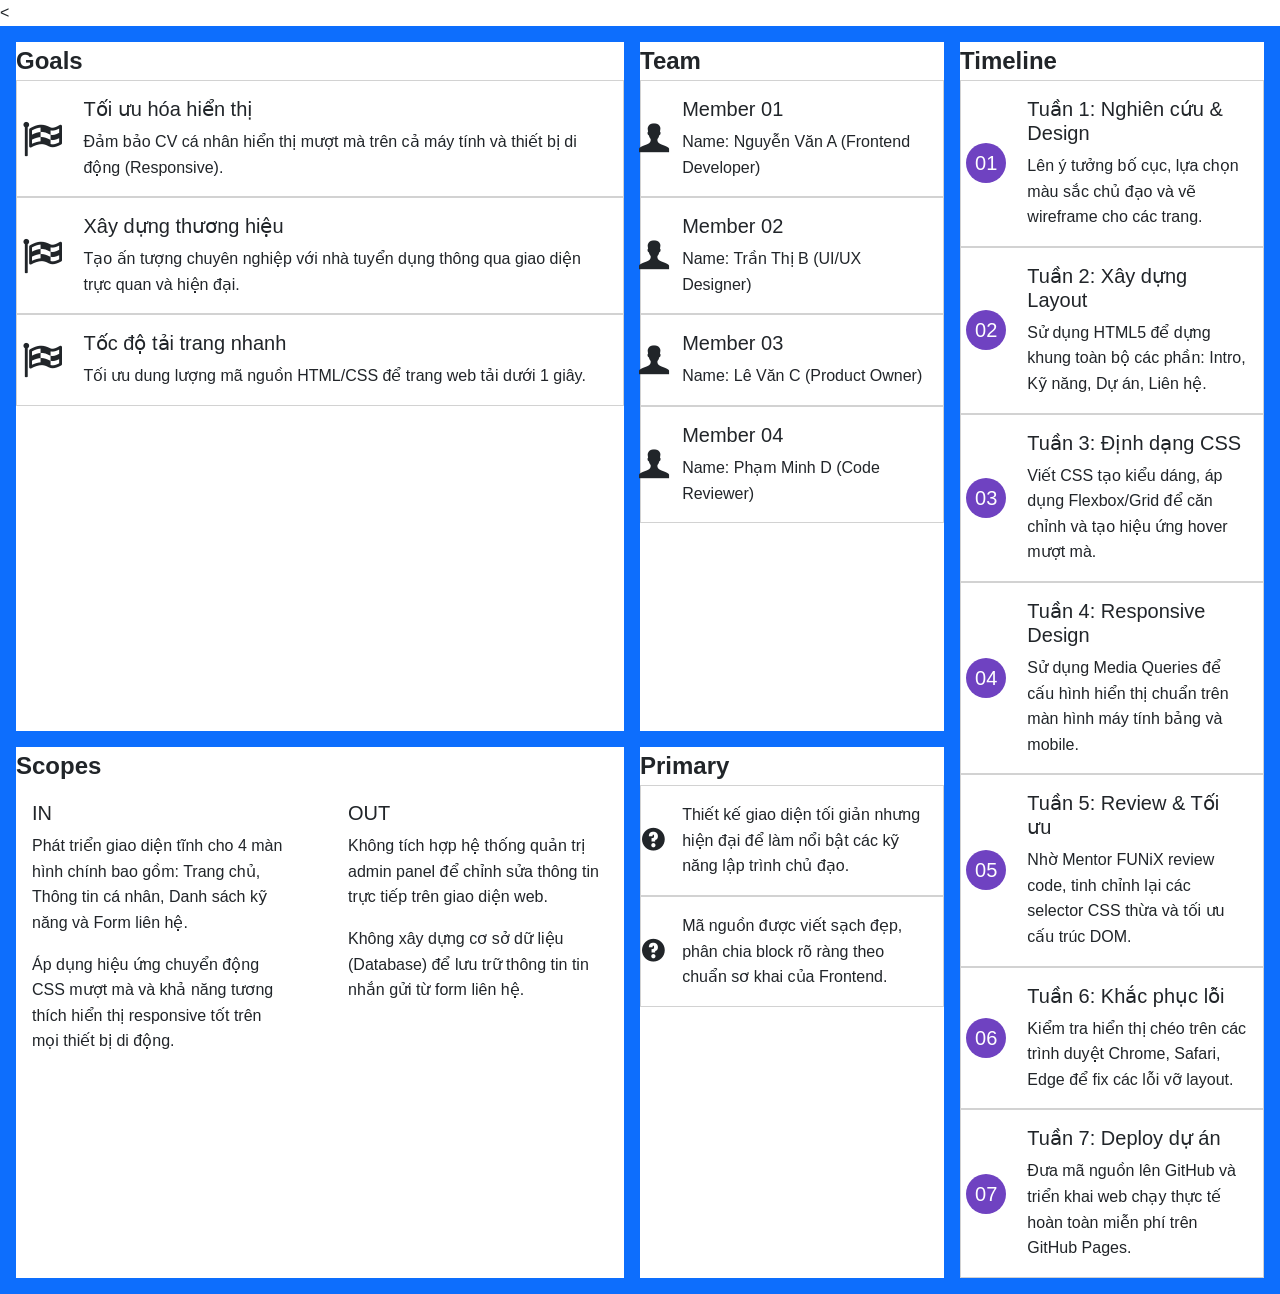
==== digital-cv.html @ 4368cdec "Add files via upload" ====
<!doctype html>
<html lang="en">
  <head>
    <meta charset="UTF-8" />
    <meta name="viewport" content="width=device-width, initial-scale=1.0" />
    <!-- Bootstrap CSS -->
    <
    <link
      href="https://cdn.jsdelivr.net/npm/bootstrap@5.1.3/dist/css/bootstrap.min.css"
      rel="stylesheet"
      integrity="sha384-1BmE4kWBq78iYhFldvKuhfTAU6auU8tT94WrHftjDbrCEXSU1oBoqyl2QvZ6jIW3"
      crossorigin="anonymous"
    />
    <link rel="stylesheet" href="./css/laptop.css" />
    <link rel="stylesheet" href="./css/mobile.css" />
    <link rel="stylesheet" href="./css/project-details.css" />
    <link rel="stylesheet" href="./css/tablet.css" />
    <link rel="stylesheet" href="./css/font.css" />
    <title>Assignment02</title>
  </head>
  <body>
    <main id="project-details" class="grid bg-primary p-3">
      <!-- GOALS -->
      <div id="item-goals" class="bg-white">
        <header class="toast-header fs-4">
          <strong class="me-auto">Goals</strong>
        </header>
        <div>
          <!-- GOAL 1 -->
          <div class="card rounded-0">
            <div class="row g-0">
              <div
                class="col-md-1 d-flex align-items-center justify-content-center"
              >
                <i class="icon-flag-checkered fs-1"></i>
              </div>
              <div class="col-md-11">
                <div class="card-body">
                  <h5 class="card-title">Tối ưu hóa hiển thị</h5>
                  <p class="card-text">
                    Đảm bảo CV cá nhân hiển thị mượt mà trên cả máy tính và
                    thiết bị di động (Responsive).
                  </p>
                </div>
              </div>
            </div>
          </div>
          <!-- GOAL 2 -->
          <div class="card rounded-0">
            <div class="row g-0">
              <div
                class="col-md-1 d-flex align-items-center justify-content-center"
              >
                <i class="icon-flag-checkered fs-1"></i>
              </div>
              <div class="col-md-11">
                <div class="card-body">
                  <h5 class="card-title">Xây dựng thương hiệu</h5>
                  <p class="card-text">
                    Tạo ấn tượng chuyên nghiệp với nhà tuyển dụng thông qua giao
                    diện trực quan và hiện đại.
                  </p>
                </div>
              </div>
            </div>
          </div>
          <!-- GOAL 3 -->
          <div class="card rounded-0">
            <div class="row g-0">
              <div
                class="col-md-1 d-flex align-items-center justify-content-center"
              >
                <i class="icon-flag-checkered fs-1"></i>
              </div>
              <div class="col-md-11">
                <div class="card-body">
                  <h5 class="card-title">Tốc độ tải trang nhanh</h5>
                  <p class="card-text">
                    Tối ưu dung lượng mã nguồn HTML/CSS để trang web tải dưới 1
                    giây.
                  </p>
                </div>
              </div>
            </div>
          </div>
        </div>
      </div>
      <!-- TEAM -->
      <div id="item-team" class="bg-white">
        <header class="toast-header fs-4">
          <strong class="me-auto">Team</strong>
        </header>
        <div>
          <!-- Member 1 -->
          <div class="card rounded-0">
            <div class="row g-0">
              <div
                class="col-md-1 d-flex align-items-center justify-content-center"
              >
                <i class="icon-user-1 fs-2"></i>
              </div>
              <div class="col-md-11">
                <div class="card-body">
                  <h5 class="card-title">Member 01</h5>
                  <p class="card-text">
                    Name: Nguyễn Văn A (Frontend Developer)
                  </p>
                </div>
              </div>
            </div>
          </div>
          <!-- Member 2 -->
          <div class="card rounded-0">
            <div class="row g-0">
              <div
                class="col-md-1 d-flex align-items-center justify-content-center"
              >
                <i class="icon-user-1 fs-2"></i>
              </div>
              <div class="col-md-11">
                <div class="card-body">
                  <h5 class="card-title">Member 02</h5>
                  <p class="card-text">Name: Trần Thị B (UI/UX Designer)</p>
                </div>
              </div>
            </div>
          </div>
          <!-- Member 3 -->
          <div class="card rounded-0">
            <div class="row g-0">
              <div
                class="col-md-1 d-flex align-items-center justify-content-center"
              >
                <i class="icon-user-1 fs-2"></i>
              </div>
              <div class="col-md-11">
                <div class="card-body">
                  <h5 class="card-title">Member 03</h5>
                  <p class="card-text">Name: Lê Văn C (Product Owner)</p>
                </div>
              </div>
            </div>
          </div>
          <!-- Member 4 -->
          <div class="card rounded-0">
            <div class="row g-0">
              <div
                class="col-md-1 d-flex align-items-center justify-content-center"
              >
                <i class="icon-user-1 fs-2"></i>
              </div>
              <div class="col-md-11">
                <div class="card-body">
                  <h5 class="card-title">Member 04</h5>
                  <p class="card-text">Name: Phạm Minh D (Code Reviewer)</p>
                </div>
              </div>
            </div>
          </div>
        </div>
      </div>
      <!-- TIMELINE -->
      <div id="item-timeline" class="bg-white">
        <header class="toast-header fs-4">
          <strong class="me-auto">Timeline</strong>
        </header>
        <div>
          <!-- Timeline 1 -->
          <div class="card rounded-0">
            <div class="row g-0">
              <div
                class="col-md-2 d-flex align-items-center justify-content-center"
              >
                <div
                  class="rounded-circle d-flex align-items-center justify-content-center fs-5 text-white purple-color"
                >
                  01
                </div>
              </div>
              <div class="col-md-10">
                <div class="card-body">
                  <h5 class="card-title">Tuần 1: Nghiên cứu & Design</h5>
                  <p class="card-text">
                    Lên ý tưởng bố cục, lựa chọn màu sắc chủ đạo và vẽ wireframe
                    cho các trang.
                  </p>
                </div>
              </div>
            </div>
          </div>
          <!-- Timeline 2 -->
          <div class="card rounded-0">
            <div class="row g-0">
              <div
                class="col-md-2 d-flex align-items-center justify-content-center"
              >
                <div
                  class="rounded-circle d-flex align-items-center justify-content-center fs-5 text-white purple-color"
                >
                  02
                </div>
              </div>
              <div class="col-md-10">
                <div class="card-body">
                  <h5 class="card-title">Tuần 2: Xây dựng Layout</h5>
                  <p class="card-text">
                    Sử dụng HTML5 để dựng khung toàn bộ các phần: Intro, Kỹ
                    năng, Dự án, Liên hệ.
                  </p>
                </div>
              </div>
            </div>
          </div>
          <!-- Timeline 3 -->
          <div class="card rounded-0">
            <div class="row g-0">
              <div
                class="col-md-2 d-flex align-items-center justify-content-center"
              >
                <div
                  class="rounded-circle d-flex align-items-center justify-content-center fs-5 text-white purple-color"
                >
                  03
                </div>
              </div>
              <div class="col-md-10">
                <div class="card-body">
                  <h5 class="card-title">Tuần 3: Định dạng CSS</h5>
                  <p class="card-text">
                    Viết CSS tạo kiểu dáng, áp dụng Flexbox/Grid để căn chỉnh và
                    tạo hiệu ứng hover mượt mà.
                  </p>
                </div>
              </div>
            </div>
          </div>
          <!-- Timeline 4 -->
          <div class="card rounded-0">
            <div class="row g-0">
              <div
                class="col-md-2 d-flex align-items-center justify-content-center"
              >
                <div
                  class="rounded-circle d-flex align-items-center justify-content-center fs-5 text-white purple-color"
                >
                  04
                </div>
              </div>
              <div class="col-md-10">
                <div class="card-body">
                  <h5 class="card-title">Tuần 4: Responsive Design</h5>
                  <p class="card-text">
                    Sử dụng Media Queries để cấu hình hiển thị chuẩn trên màn
                    hình máy tính bảng và mobile.
                  </p>
                </div>
              </div>
            </div>
          </div>
          <!-- Timeline 5 -->
          <div class="card rounded-0">
            <div class="row g-0">
              <div
                class="col-md-2 d-flex align-items-center justify-content-center"
              >
                <div
                  class="rounded-circle d-flex align-items-center justify-content-center fs-5 text-white purple-color"
                >
                  05
                </div>
              </div>
              <div class="col-md-10">
                <div class="card-body">
                  <h5 class="card-title">Tuần 5: Review & Tối ưu</h5>
                  <p class="card-text">
                    Nhờ Mentor FUNiX review code, tinh chỉnh lại các selector
                    CSS thừa và tối ưu cấu trúc DOM.
                  </p>
                </div>
              </div>
            </div>
          </div>
          <!-- Timeline 6 -->
          <div class="card rounded-0">
            <div class="row g-0">
              <div
                class="col-md-2 d-flex align-items-center justify-content-center"
              >
                <div
                  class="rounded-circle d-flex align-items-center justify-content-center fs-5 text-white purple-color"
                >
                  06
                </div>
              </div>
              <div class="col-md-10">
                <div class="card-body">
                  <h5 class="card-title">Tuần 6: Khắc phục lỗi</h5>
                  <p class="card-text">
                    Kiểm tra hiển thị chéo trên các trình duyệt Chrome, Safari,
                    Edge để fix các lỗi vỡ layout.
                  </p>
                </div>
              </div>
            </div>
          </div>
          <!-- Timeline 7 -->
          <div class="card rounded-0">
            <div class="row g-0">
              <div
                class="col-md-2 d-flex align-items-center justify-content-center"
              >
                <div
                  class="rounded-circle d-flex align-items-center justify-content-center fs-5 text-white purple-color"
                >
                  07
                </div>
              </div>
              <div class="col-md-10">
                <div class="card-body">
                  <h5 class="card-title">Tuần 7: Deploy dự án</h5>
                  <p class="card-text">
                    Đưa mã nguồn lên GitHub và triển khai web chạy thực tế hoàn
                    toàn miễn phí trên GitHub Pages.
                  </p>
                </div>
              </div>
            </div>
          </div>
        </div>
      </div>
      <!-- SCOPES -->
      <div id="item-scopes" class="bg-white">
        <header class="toast-header fs-4">
          <strong class="me-auto">Scopes</strong>
        </header>
        <div class="row">
          <!-- Scope 1 -->
          <div class="col-sm-6">
            <div class="card border-0">
              <div class="card-body">
                <h5 class="card-title">IN</h5>
                <p class="card-text">
                  Phát triển giao diện tĩnh cho 4 màn hình chính bao gồm: Trang
                  chủ, Thông tin cá nhân, Danh sách kỹ năng và Form liên hệ.
                </p>
                <p class="card-text">
                  Áp dụng hiệu ứng chuyển động CSS mượt mà và khả năng tương
                  thích hiển thị responsive tốt trên mọi thiết bị di động.
                </p>
              </div>
            </div>
          </div>
          <!-- Scope 2 -->
          <div class="col-sm-6">
            <div class="card border-0">
              <div class="card-body">
                <h5 class="card-title">OUT</h5>
                <p class="card-text">
                  Không tích hợp hệ thống quản trị admin panel để chỉnh sửa
                  thông tin trực tiếp trên giao diện web.
                </p>
                <p class="card-text">
                  Không xây dựng cơ sở dữ liệu (Database) để lưu trữ thông tin
                  tin nhắn gửi từ form liên hệ.
                </p>
              </div>
            </div>
          </div>
        </div>
      </div>
      <!-- PRIMARY -->
      <div id="item-primary" class="bg-white">
        <header class="toast-header fs-4">
          <strong class="me-auto">Primary</strong>
        </header>
        <div>
          <!-- Primary 1 -->
          <div class="card rounded-0">
            <div class="row g-0">
              <div
                class="col-md-1 d-flex align-items-center justify-content-center"
              >
                <i class="icon-question fs-3"></i>
              </div>
              <div class="col-md-11">
                <div class="card-body">
                  <p class="card-text">
                    Thiết kế giao diện tối giản nhưng hiện đại để làm nổi bật
                    các kỹ năng lập trình chủ đạo.
                  </p>
                </div>
              </div>
            </div>
          </div>
          <!-- Primary 2 -->
          <div class="card rounded-0">
            <div class="row g-0">
              <div
                class="col-md-1 d-flex align-items-center justify-content-center"
              >
                <i class="icon-question fs-3"></i>
              </div>
              <div class="col-md-11">
                <div class="card-body">
                  <p class="card-text">
                    Mã nguồn được viết sạch đẹp, phân chia block rõ ràng theo
                    chuẩn sơ khai của Frontend.
                  </p>
                </div>
              </div>
            </div>
          </div>
        </div>
      </div>
    </main>
    <script
      src="https://cdn.jsdelivr.net/npm/bootstrap@5.1.3/dist/js/bootstrap.bundle.min.js"
      integrity="sha384-ka7Sk0Gln4gmtz2MlQnikT1wXgYsOg+OMhuP+IlRH9sENBO0LRn5q+8nbTov4+1p"
      crossorigin="anonymous"
    ></script>
  </body>
</html>
---- css/laptop.css ----
:root {
  /* Color system */
  --color-dodgerblue: dodgerblue;
  --color-white: white;
  --color-gainsboro: gainsboro;
  --color-whitesmoke: whitesmoke;
  --color-purple: #6f42c1;
  /* Font size system */
  --font-size-xlarge: 40px;
  --gap: 16px;
}

* {
  box-sizing: border-box;
  margin: 0;
  padding: 0;
}

body {
  font-family: 'Poppins', sans-serif;
  line-height: 1.6;
}

.upper-letter {
  text-transform: uppercase;
}

address {
  font-style: normal;
}

/* ---------- DEFAULT SETTINGS ---------- */
a {
  color: unset;
  text-decoration: none;
}

/* ---------- COMMON ---------- */
.blue-color {
  color: var(--color-dodgerblue);
}

.extra-large-text {
  font-size: var(--font-size-xlarge);
}

.gap-bottom {
  margin-bottom: calc(var(--gap) * 5 / 4);
}

.gap-container {
  margin-inline: 10%;
}

.beginner-proficiency-level::after {
  background: linear-gradient(
    to right,
    var(--color-dodgerblue) 20%,
    transparent 20% 25%,
    var(--color-gainsboro) 25% 45%,
    transparent 45%50%,
    var(--color-gainsboro) 50% 70%,
    transparent 70%
  );
  content: '';
  display: block;
  height: calc(var(--gap) * 1 / 8);
}

.intermediate-proficiency-level::after {
  background: linear-gradient(
    to right,
    var(--color-dodgerblue) 20%,
    transparent 20% 25%,
    var(--color-dodgerblue) 25% 45%,
    transparent 45%50%,
    var(--color-gainsboro) 50% 70%,
    transparent 70%
  );
  content: '';
  display: block;
  height: calc(var(--gap) * 1 / 8);
}

.advanced-proficiency-level::after {
  background: linear-gradient(
    to right,
    var(--color-dodgerblue) 20%,
    transparent 20% 25%,
    var(--color-dodgerblue) 25% 45%,
    transparent 45% 50%,
    var(--color-dodgerblue) 50% 70%,
    transparent 70%
  );
  content: '';
  display: block;
  height: calc(var(--gap) * 1 / 8);
}

/* ---------- BANNER ---------- */
.banner {
  background:
    linear-gradient(rgba(0, 0, 0, 0.2), rgba(0, 0, 0, 0.5)),
    url('../images/banner.jpg') top/cover;
  height: calc(var(--gap) * 53 / 2);
  position: relative;
}

.banner__slogan {
  color: var(--color-white);
  inset-inline: calc(var(--gap) * 0);
  position: absolute;
  text-align: center;
  top: 20%;
}

/* ---------- NAVIGATION ---------- */
.navigation {
  text-align: center;
}

.navigation__list {
  align-items: center;
  display: flex;
  justify-content: center;
  list-style: none;
  margin-bottom: unset;
}

.navigation__item {
  border-inline: calc(var(--gap) * 1 / 16) solid var(--color-gainsboro);
  padding: var(--gap);
}

.navigation .author-avatar {
  padding: unset;
  position: relative;
  width: calc(var(--gap) * 113 / 16);
}

.navigation .avatar-container {
  position: absolute;
  height: 100%;
  top: calc(var(--gap) * -113 / 32);
  left: 0;
}

.navigation .avatar {
  border: calc(var(--gap) * 1 / 8) solid var(--color-whitesmoke);
  border-radius: 50%;
  box-shadow: 2px 2px 5px black;
  height: calc(var(--gap) * 113 / 16);
  object-fit: cover;
  object-position: top;
  width: calc(var(--gap) * 113 / 16);
}

/* ---------- USER PROFILE ---------- */
#user-profile {
  align-items: stretch;
  display: flex;
  justify-content: center;
}

#user-profile .user-profile__card {
  width: 50%;
  padding: calc(var(--gap) * 15 / 4) calc(var(--gap) * 5 / 2);
}

/* ---------- CAREER OBJECTIVE ---------- */
#career-objective {
  background-color: var(--color-whitesmoke);
}

/* ---------- PERSONAL INFORMATION ---------- */
#personal-information {
  background-color: var(--color-gainsboro);
}

/* ---------- BACKGROUND ---------- */
#background {
  display: grid;
  grid-gap: calc(var(--gap) * 5 / 4);
  grid-template-columns: repeat(3, 1fr);
  grid-template-rows: repeat(2, auto);
}

#background .section {
  border: calc(var(--gap) * 1 / 16) solid var(--color-gainsboro);
  padding: calc(var(--gap) * 5 / 4);
}

#background .section button {
  margin-bottom: var(--gap);
}

#background .section .view-more,
#background .section .view-less {
  visibility: hidden;
}

#background .section:hover .view-more {
  visibility: visible;
}

#background .section-title {
  margin-bottom: calc(var(--gap) * 2);
}

#background .section-title i {
  float: right;
}

#background .section-content {
  display: none;
  margin-left: var(--gap);
}

#background .hr-card::marker {
  color: var(--color-dodgerblue);
}

#background .hr-card__item {
  margin-left: calc(var(--gap) * 5 / 4);
}

/* ---------- HOBBY ---------- */
#hobby .section-content {
  margin-left: unset;
}

#hobby .card-container {
  display: flex;
  justify-content: space-between;
}

#hobby .hr-card {
  align-items: center;
  display: flex;
  flex-direction: column;
}

#hobby .hr-icon {
  align-items: center;
  border: calc(var(--gap) * 1 / 16) solid var(--color-dodgerblue);
  border-radius: 50%;
  display: flex;
  font-size: calc(var(--gap) * 5 / 4);
  height: calc(var(--gap) * 5 / 2);
  justify-content: center;
  width: calc(var(--gap) * 5 / 2);
}

/* ---------- LANGUAGE ---------- */
#language .section-content {
  margin-left: unset;
}

/* ---------- CERTIFICATE ---------- */
#certificate {
  background-color: var(--color-whitesmoke);
  padding-block: calc(var(--gap) * 15 / 4);
}

#certificate .card-container {
  display: flex;
  flex-wrap: wrap;
}

#certificate .card-container .hr-card {
  border-bottom: calc(var(--gap) * 1 / 16) solid var(--color-dodgerblue);
  display: flex;
  margin-top: var(--gap);
  padding-bottom: var(--gap);
  width: 50%;
}

#certificate .card-container .hr-card:first-child::after {
  background-color: var(--color-dodgerblue);
  content: '';
  display: block;
  height: 80%;
  margin-left: var(--gap);
  width: calc(var(--gap) * 1 / 16);
}

#certificate .card-container .hr-card:last-child {
  margin-bottom: unset;
}

#certificate .card-container .hr-card__image {
  margin-right: calc(var(--gap) * 5 / 4);
}

/* ---------- PROJECT ---------- */
#project {
  padding-block: calc(var(--gap) * 15 / 4);
}

#project .section-content {
  display: grid;
  grid-gap: calc(var(--gap) * 5 / 4);
  grid-template-columns: repeat(3, 1fr);
}

#project article {
  border: calc(var(--gap) * 1 / 16) solid var(--color-gainsboro);
}

#project img {
  width: 100%;
  height: auto;
  border-radius: 5px;
}

#project .project__name {
  border-bottom: calc(var(--gap) * 1 / 16) solid var(--color-gainsboro);
  margin-bottom: var(--gap);
  padding: 0 calc(var(--gap) * 1 / 2) var(--gap);
}

#project .project__role {
  align-items: center;
  border-bottom: calc(var(--gap) * 1 / 16) solid var(--color-gainsboro);
  display: flex;
  justify-content: space-between;
  margin-bottom: var(--gap);
  padding: 0 calc(var(--gap) * 1 / 2) var(--gap);
}

#project .year {
  background-color: var(--color-dodgerblue);
  border-radius: calc(var(--gap) * 25 / 8);
  color: var(--color-white);
  padding: calc(var(--gap) * 1 / 2) var(--gap);
  width: fit-content;
}

#project ul {
  list-style: none;
}

#project .project__item {
  border-bottom: calc(var(--gap) * 1 / 16) solid var(--color-gainsboro);
  margin-bottom: var(--gap);
  padding: 0 calc(var(--gap) * 1 / 2) var(--gap);
}

#project .project__item:last-child {
  border-bottom: unset;
  padding-bottom: unset;
}

#project .project__label {
  display: inline-block;
  vertical-align: top;
  width: 30%;
}

#project .project__description {
  display: inline-block;
  width: 68%;
}

/* ---------- CONTACT ---------- */
#contact {
  background-color: var(--color-whitesmoke);
  padding: calc(var(--gap) * 5 / 4);
}

#contact ul {
  display: flex;
  gap: calc(var(--gap) * 5 / 4);
  justify-content: center;
  list-style: none;
  padding: calc(var(--gap) * 5 / 4);
}
---- css/mobile.css ----
@media (max-width: 576px) {
  /* ---------- NAVIGATION ---------- */
  .navigation__list {
    align-items: start;
    flex-direction: column;
  }

  .navigation__item {
    border-inline: unset;
  }

  /* ---------- USER PROFILE ---------- */
  #user-profile {
    flex-direction: column;
  }

  #user-profile .user-profile__card {
    width: unset;
  }

  /* ---------- BACKGROUND ---------- */
  #background {
    grid-template-columns: 1fr;
    margin-inline: 5%;
  }

  /* ---------- CERTIFICATE ---------- */
  #certificate .card-container {
    flex-direction: column;
  }

  #certificate .card-container .hr-card {
    flex-direction: column;
    width: 100%;
  }

  #certificate .card-container .hr-card__image {
    width: 100%;
  }

  #certificate .card-container img {
    width: 100%;
  }

  /* ---------- PROJECT ---------- */
  #project .section-content {
    grid-template-columns: 1fr;
    grid-template-rows: repeat(3, auto);
  }

  /* ---------- CONTACT ---------- */
  #contact ul i {
    font-size: 50px;
  }
}
---- css/project-details.css ----
#project-details {
  display: grid;
  grid-template-columns: 2fr 1fr 1fr;
  grid-template-rows: repeat(2, auto);
  grid-gap: var(--gap);
}

@media (max-width: 1200px) {
  #project-details {
    display: grid;
    grid-template-columns: 1fr;
  }

  #item-goals {
    order: 1;
  }

  #item-scopes {
    order: 2;
  }

  #item-team {
    order: 3;
  }

  #item-primary {
    order: 4;
  }

  #item-timeline {
    order: 5;
  }
}

#item-timeline {
  grid-row: span 2;
}

.purple-color {
  background-color: var(--color-purple);
  width: 40px;
  height: 40px;
}
---- css/tablet.css ----
@media (min-width: 576px) and (max-width: 1200px) {
  /* ---------- BACKGROUND ---------- */
  #background {
    display: grid-lanes;
    grid-template-columns: repeat(2, 1fr);
    grid-template-rows: unset;
  }
}

@media (min-width: 576px) {
  /* ---------- CERTIFICATE ---------- */
  #certificate .card-container img {
    width: 200px;
  }
}
---- css/font.css ----
@font-face {
	font-family: 'open_sanslight';
	src: url('../fonts/OpenSans-Light-webfont.eot');
	src: url('../fonts/OpenSans-Light-webfont.eot#iefix') format('embedded-opentype'),
		url('../fonts/OpenSans-Light-webfont.woff') format('woff'),
		url('../fonts/OpenSans-Light-webfont.ttf') format('truetype'),
		url('../fonts/OpenSans-Light-webfont.svg#open_sanslight') format('svg');
	font-weight: normal;
	font-style: normal;

}

@font-face {
	font-family: 'open_sansitalic';
	src: url('../fonts/OpenSans-Italic-webfont.eot');
	src: url('../fonts/OpenSans-Italic-webfont.eot#iefix') format('embedded-opentype'),
		url('../fonts/OpenSans-Italic-webfont.woff') format('woff'),
		url('../fonts/OpenSans-Italic-webfont.ttf') format('truetype'),
		url('../fonts/OpenSans-Italic-webfont.svg#open_sansitalic') format('svg');
	font-weight: normal;
	font-style: normal;

}

@font-face {
	font-family: 'open_sanssemibold';
	src: url('../fonts/OpenSans-Semibold-webfont.eot');
	src: url('../fonts/OpenSans-Semibold-webfont.eot#iefix') format('embedded-opentype'),
		url('../fonts/OpenSans-Semibold-webfont.woff') format('woff'),
		url('../fonts/OpenSans-Semibold-webfont.ttf') format('truetype'),
		url('../fonts/OpenSans-Semibold-webfont.svg#open_sanssemibold') format('svg');
	font-weight: normal;
	font-style: normal;

}


@font-face {
	font-family: 'open_sanslight_italic';
	src: url('../fonts/OpenSans-LightItalic-webfont.eot');
	src: url('../fonts/OpenSans-LightItalic-webfont.eot#iefix') format('embedded-opentype'),
		url('../fonts/OpenSans-LightItalic-webfont.woff') format('woff'),
		url('../fonts/OpenSans-LightItalic-webfont.ttf') format('truetype'),
		url('../fonts/OpenSans-LightItalic-webfont.svg#open_sanslight_italic') format('svg');
	font-weight: normal;
	font-style: normal;

}

@font-face {
	font-family: 'open_sansregular';
	src: url('../fonts/OpenSans-Regular-webfont.eot');
	src: url('../fonts/OpenSans-Regular-webfont.eot#iefix') format('embedded-opentype'),
		url('../fonts/OpenSans-Regular-webfont.woff') format('woff'),
		url('../fonts/OpenSans-Regular-webfont.ttf') format('truetype'),
		url('../fonts/OpenSans-Regular-webfont.svg#open_sansregular') format('svg');
	font-weight: normal;
	font-style: normal;

}


@font-face {
	font-family: 'fontello';
	src: url('../fonts/fontello.eot');
	src: url('../fonts/fontello.eot#iefix') format('embedded-opentype'),
		url('../fonts/fontello.woff') format('woff'),
		url('../fonts/fontello.ttf') format('truetype'),
		url('../fonts/fontello.svg#fontello') format('svg');
	font-weight: normal;
	font-style: normal;
}

[class^="icon-"]:before,
[class*=" icon-"]:before {
	font-family: "fontello";
	font-style: normal;
	font-weight: normal;
	speak: none;

	display: inline-block;
	text-decoration: inherit;
	width: 1em;
	margin-right: .2em;
	text-align: center;
	/* opacity: .8; */

	/* For safety - reset parent styles, that can break glyph codes*/
	font-variant: normal;
	text-transform: none;

	/* fix buttons height, for twitter bootstrap */
	line-height: 1em;

	/* Animation center compensation - margins should be symmetric */
	/* remove if not needed */
	margin-left: .2em;

	/* you can be more comfortable with increased icons size */
	/* font-size: 120%; */

	/* Font smoothing. That was taken from TWBS */
	-webkit-font-smoothing: antialiased;
	-moz-osx-font-smoothing: grayscale;

	/* Uncomment for 3D effect */
	/* text-shadow: 1px 1px 1px rgba(127, 127, 127, 0.3); */
}

.icon-emo-happy:before {
	content: '\e800';
}

/* '' */
.icon-emo-wink:before {
	content: '\e801';
}

/* '' */
.icon-emo-wink2:before {
	content: '\e802';
}

/* '' */
.icon-emo-unhappy:before {
	content: '\e803';
}

/* '' */
.icon-emo-sleep:before {
	content: '\e804';
}

/* '' */
.icon-emo-thumbsup:before {
	content: '\e805';
}

/* '' */
.icon-emo-devil:before {
	content: '\e806';
}

/* '' */
.icon-emo-surprised:before {
	content: '\e807';
}

/* '' */
.icon-emo-tongue:before {
	content: '\e808';
}

/* '' */
.icon-emo-coffee:before {
	content: '\e809';
}

/* '' */
.icon-emo-sunglasses:before {
	content: '\e80a';
}

/* '' */
.icon-emo-displeased:before {
	content: '\e80b';
}

/* '' */
.icon-emo-beer:before {
	content: '\e80c';
}

/* '' */
.icon-emo-grin:before {
	content: '\e80d';
}

/* '' */
.icon-emo-angry:before {
	content: '\e80e';
}

/* '' */
.icon-emo-saint:before {
	content: '\e80f';
}

/* '' */
.icon-emo-cry:before {
	content: '\e810';
}

/* '' */
.icon-emo-shoot:before {
	content: '\e811';
}

/* '' */
.icon-emo-squint:before {
	content: '\e812';
}

/* '' */
.icon-emo-laugh:before {
	content: '\e813';
}

/* '' */
.icon-spin1:before {
	content: '\e814';
}

/* '' */
.icon-spin2:before {
	content: '\e815';
}

/* '' */
.icon-spin3:before {
	content: '\e816';
}

/* '' */
.icon-spin4:before {
	content: '\e817';
}

/* '' */
.icon-spin5:before {
	content: '\e818';
}

/* '' */
.icon-spin6:before {
	content: '\e819';
}

/* '' */
.icon-firefox:before {
	content: '\e81a';
}

/* '' */
.icon-chrome:before {
	content: '\e81b';
}

/* '' */
.icon-opera:before {
	content: '\e81c';
}

/* '' */
.icon-ie:before {
	content: '\e81d';
}

/* '' */
.icon-crown:before {
	content: '\e81e';
}

/* '' */
.icon-crown-plus:before {
	content: '\e81f';
}

/* '' */
.icon-crown-minus:before {
	content: '\e820';
}

/* '' */
.icon-marquee:before {
	content: '\e821';
}

/* '' */
.icon-glass:before {
	content: '\e822';
}

/* '' */
.icon-music:before {
	content: '\e823';
}

/* '' */
.icon-search:before {
	content: '\e824';
}

/* '' */
.icon-mail:before {
	content: '\e825';
}

/* '' */
.icon-mail-alt:before {
	content: '\e826';
}

/* '' */
.icon-mail-squared:before {
	content: '\e827';
}

/* '' */
.icon-heart:before {
	content: '\e828';
}

/* '' */
.icon-heart-empty:before {
	content: '\e829';
}

/* '' */
.icon-star-1:before {
	content: '\e82a';
}

/* '' */
.icon-star-empty-1:before {
	content: '\e82b';
}

/* '' */
.icon-star-half:before {
	content: '\e82c';
}

/* '' */
.icon-star-half-alt:before {
	content: '\e82d';
}

/* '' */
.icon-user:before {
	content: '\e82e';
}

/* '' */
.icon-user-plus:before {
	content: '\e82f';
}

/* '' */
.icon-user-times:before {
	content: '\e830';
}

/* '' */
.icon-users:before {
	content: '\e831';
}

/* '' */
.icon-male:before {
	content: '\e832';
}

/* '' */
.icon-female:before {
	content: '\e833';
}

/* '' */
.icon-child:before {
	content: '\e834';
}

/* '' */
.icon-user-secret:before {
	content: '\e835';
}

/* '' */
.icon-video:before {
	content: '\e836';
}

/* '' */
.icon-videocam:before {
	content: '\e837';
}

/* '' */
.icon-picture:before {
	content: '\e838';
}

/* '' */
.icon-camera:before {
	content: '\e839';
}

/* '' */
.icon-camera-alt:before {
	content: '\e83a';
}

/* '' */
.icon-th-large:before {
	content: '\e83b';
}

/* '' */
.icon-th:before {
	content: '\e83c';
}

/* '' */
.icon-th-list:before {
	content: '\e83d';
}

/* '' */
.icon-ok:before {
	content: '\e83e';
}

/* '' */
.icon-ok-circled:before {
	content: '\e83f';
}

/* '' */
.icon-ok-circled2:before {
	content: '\e840';
}

/* '' */
.icon-ok-squared:before {
	content: '\e841';
}

/* '' */
.icon-cancel:before {
	content: '\e842';
}

/* '' */
.icon-cancel-circled:before {
	content: '\e843';
}

/* '' */
.icon-cancel-circled2:before {
	content: '\e844';
}

/* '' */
.icon-plus:before {
	content: '\e845';
}

/* '' */
.icon-plus-circled:before {
	content: '\e846';
}

/* '' */
.icon-plus-squared:before {
	content: '\e847';
}

/* '' */
.icon-plus-squared-alt:before {
	content: '\e848';
}

/* '' */
.icon-minus:before {
	content: '\e849';
}

/* '' */
.icon-minus-circled:before {
	content: '\e84a';
}

/* '' */
.icon-minus-squared:before {
	content: '\e84b';
}

/* '' */
.icon-minus-squared-alt:before {
	content: '\e84c';
}

/* '' */
.icon-help:before {
	content: '\e84d';
}

/* '' */
.icon-help-circled:before {
	content: '\e84e';
}

/* '' */
.icon-info-circled:before {
	content: '\e84f';
}

/* '' */
.icon-info:before {
	content: '\e850';
}

/* '' */
.icon-home:before {
	content: '\e851';
}

/* '' */
.icon-link:before {
	content: '\e852';
}

/* '' */
.icon-unlink:before {
	content: '\e853';
}

/* '' */
.icon-link-ext:before {
	content: '\e854';
}

/* '' */
.icon-link-ext-alt:before {
	content: '\e855';
}

/* '' */
.icon-attach:before {
	content: '\e856';
}

/* '' */
.icon-lock:before {
	content: '\e857';
}

/* '' */
.icon-lock-open:before {
	content: '\e858';
}

/* '' */
.icon-lock-open-alt:before {
	content: '\e859';
}

/* '' */
.icon-pin:before {
	content: '\e85a';
}

/* '' */
.icon-eye:before {
	content: '\e85b';
}

/* '' */
.icon-eye-off:before {
	content: '\e85c';
}

/* '' */
.icon-tag-1:before {
	content: '\e85d';
}

/* '' */
.icon-tags:before {
	content: '\e85e';
}

/* '' */
.icon-bookmark:before {
	content: '\e85f';
}

/* '' */
.icon-bookmark-empty:before {
	content: '\e860';
}

/* '' */
.icon-flag:before {
	content: '\e861';
}

/* '' */
.icon-flag-empty:before {
	content: '\e862';
}

/* '' */
.icon-flag-checkered:before {
	content: '\e863';
}

/* '' */
.icon-thumbs-up:before {
	content: '\e864';
}

/* '' */
.icon-thumbs-down:before {
	content: '\e865';
}

/* '' */
.icon-thumbs-up-alt:before {
	content: '\e866';
}

/* '' */
.icon-thumbs-down-alt:before {
	content: '\e867';
}

/* '' */
.icon-download:before {
	content: '\e868';
}

/* '' */
.icon-upload:before {
	content: '\e869';
}

/* '' */
.icon-download-cloud:before {
	content: '\e86a';
}

/* '' */
.icon-upload-cloud:before {
	content: '\e86b';
}

/* '' */
.icon-reply:before {
	content: '\e86c';
}

/* '' */
.icon-reply-all:before {
	content: '\e86d';
}

/* '' */
.icon-forward:before {
	content: '\e86e';
}

/* '' */
.icon-quote-left:before {
	content: '\e86f';
}

/* '' */
.icon-quote-right:before {
	content: '\e870';
}

/* '' */
.icon-code:before {
	content: '\e871';
}

/* '' */
.icon-export:before {
	content: '\e872';
}

/* '' */
.icon-export-alt:before {
	content: '\e873';
}

/* '' */
.icon-share:before {
	content: '\e874';
}

/* '' */
.icon-share-squared:before {
	content: '\e875';
}

/* '' */
.icon-pencil:before {
	content: '\e876';
}

/* '' */
.icon-pencil-squared:before {
	content: '\e877';
}

/* '' */
.icon-edit:before {
	content: '\e878';
}

/* '' */
.icon-print:before {
	content: '\e879';
}

/* '' */
.icon-retweet:before {
	content: '\e87a';
}

/* '' */
.icon-keyboard:before {
	content: '\e87b';
}

/* '' */
.icon-gamepad:before {
	content: '\e87c';
}

/* '' */
.icon-comment:before {
	content: '\e87d';
}

/* '' */
.icon-chat:before {
	content: '\e87e';
}

/* '' */
.icon-comment-empty:before {
	content: '\e87f';
}

/* '' */
.icon-chat-empty:before {
	content: '\e880';
}

/* '' */
.icon-bell:before {
	content: '\e881';
}

/* '' */
.icon-bell-alt:before {
	content: '\e882';
}

/* '' */
.icon-bell-off:before {
	content: '\e883';
}

/* '' */
.icon-bell-off-empty:before {
	content: '\e884';
}

/* '' */
.icon-attention-alt:before {
	content: '\e885';
}

/* '' */
.icon-attention:before {
	content: '\e886';
}

/* '' */
.icon-attention-circled:before {
	content: '\e887';
}

/* '' */
.icon-location:before {
	content: '\e888';
}

/* '' */
.icon-direction:before {
	content: '\e889';
}

/* '' */
.icon-compass:before {
	content: '\e88a';
}

/* '' */
.icon-trash:before {
	content: '\e88b';
}

/* '' */
.icon-trash-empty:before {
	content: '\e88c';
}

/* '' */
.icon-doc:before {
	content: '\e88d';
}

/* '' */
.icon-docs:before {
	content: '\e88e';
}

/* '' */
.icon-doc-text:before {
	content: '\e88f';
}

/* '' */
.icon-doc-inv:before {
	content: '\e890';
}

/* '' */
.icon-doc-text-inv:before {
	content: '\e891';
}

/* '' */
.icon-file-pdf:before {
	content: '\e892';
}

/* '' */
.icon-file-word:before {
	content: '\e893';
}

/* '' */
.icon-file-excel:before {
	content: '\e894';
}

/* '' */
.icon-file-powerpoint:before {
	content: '\e895';
}

/* '' */
.icon-file-image:before {
	content: '\e896';
}

/* '' */
.icon-file-archive:before {
	content: '\e897';
}

/* '' */
.icon-file-audio:before {
	content: '\e898';
}

/* '' */
.icon-file-video:before {
	content: '\e899';
}

/* '' */
.icon-file-code:before {
	content: '\e89a';
}

/* '' */
.icon-folder:before {
	content: '\e89b';
}

/* '' */
.icon-folder-open:before {
	content: '\e89c';
}

/* '' */
.icon-folder-empty:before {
	content: '\e89d';
}

/* '' */
.icon-folder-open-empty:before {
	content: '\e89e';
}

/* '' */
.icon-box:before {
	content: '\e89f';
}

/* '' */
.icon-rss:before {
	content: '\e8a0';
}

/* '' */
.icon-rss-squared:before {
	content: '\e8a1';
}

/* '' */
.icon-phone:before {
	content: '\e8a2';
}

/* '' */
.icon-phone-squared:before {
	content: '\e8a3';
}

/* '' */
.icon-fax:before {
	content: '\e8a4';
}

/* '' */
.icon-menu:before {
	content: '\e8a5';
}

/* '' */
.icon-cog:before {
	content: '\e8a6';
}

/* '' */
.icon-cog-alt:before {
	content: '\e8a7';
}

/* '' */
.icon-wrench:before {
	content: '\e8a8';
}

/* '' */
.icon-sliders:before {
	content: '\e8a9';
}

/* '' */
.icon-basket:before {
	content: '\e8aa';
}

/* '' */
.icon-cart-plus:before {
	content: '\e8ab';
}

/* '' */
.icon-cart-arrow-down:before {
	content: '\e8ac';
}

/* '' */
.icon-calendar:before {
	content: '\e8ad';
}

/* '' */
.icon-calendar-empty:before {
	content: '\e8ae';
}

/* '' */
.icon-login:before {
	content: '\e8af';
}

/* '' */
.icon-logout:before {
	content: '\e8b0';
}

/* '' */
.icon-mic:before {
	content: '\e8b1';
}

/* '' */
.icon-mute:before {
	content: '\e8b2';
}

/* '' */
.icon-volume-off:before {
	content: '\e8b3';
}

/* '' */
.icon-volume-down:before {
	content: '\e8b4';
}

/* '' */
.icon-volume-up:before {
	content: '\e8b5';
}

/* '' */
.icon-headphones:before {
	content: '\e8b6';
}

/* '' */
.icon-clock:before {
	content: '\e8b7';
}

/* '' */
.icon-lightbulb:before {
	content: '\e8b8';
}

/* '' */
.icon-block:before {
	content: '\e8b9';
}

/* '' */
.icon-resize-full:before {
	content: '\e8ba';
}

/* '' */
.icon-resize-full-alt:before {
	content: '\e8bb';
}

/* '' */
.icon-resize-small:before {
	content: '\e8bc';
}

/* '' */
.icon-resize-vertical:before {
	content: '\e8bd';
}

/* '' */
.icon-resize-horizontal:before {
	content: '\e8be';
}

/* '' */
.icon-move:before {
	content: '\e8bf';
}

/* '' */
.icon-zoom-in:before {
	content: '\e8c0';
}

/* '' */
.icon-zoom-out:before {
	content: '\e8c1';
}

/* '' */
.icon-down-circled2:before {
	content: '\e8c2';
}

/* '' */
.icon-up-circled2:before {
	content: '\e8c3';
}

/* '' */
.icon-left-circled2:before {
	content: '\e8c4';
}

/* '' */
.icon-right-circled2:before {
	content: '\e8c5';
}

/* '' */
.icon-down-dir:before {
	content: '\e8c6';
}

/* '' */
.icon-up-dir:before {
	content: '\e8c7';
}

/* '' */
.icon-left-dir:before {
	content: '\e8c8';
}

/* '' */
.icon-right-dir:before {
	content: '\e8c9';
}

/* '' */
.icon-down-open:before {
	content: '\e8ca';
}

/* '' */
.icon-left-open:before {
	content: '\e8cb';
}

/* '' */
.icon-right-open:before {
	content: '\e8cc';
}

/* '' */
.icon-up-open:before {
	content: '\e8cd';
}

/* '' */
.icon-angle-left:before {
	content: '\e8ce';
}

/* '' */
.icon-angle-right:before {
	content: '\e8cf';
}

/* '' */
.icon-angle-up:before {
	content: '\e8d0';
}

/* '' */
.icon-angle-down:before {
	content: '\e8d1';
}

/* '' */
.icon-angle-circled-left:before {
	content: '\e8d2';
}

/* '' */
.icon-angle-circled-right:before {
	content: '\e8d3';
}

/* '' */
.icon-angle-circled-up:before {
	content: '\e8d4';
}

/* '' */
.icon-angle-circled-down:before {
	content: '\e8d5';
}

/* '' */
.icon-angle-double-left:before {
	content: '\e8d6';
}

/* '' */
.icon-angle-double-right:before {
	content: '\e8d7';
}

/* '' */
.icon-angle-double-up:before {
	content: '\e8d8';
}

/* '' */
.icon-angle-double-down:before {
	content: '\e8d9';
}

/* '' */
.icon-down:before {
	content: '\e8da';
}

/* '' */
.icon-left:before {
	content: '\e8db';
}

/* '' */
.icon-right:before {
	content: '\e8dc';
}

/* '' */
.icon-up:before {
	content: '\e8dd';
}

/* '' */
.icon-down-big:before {
	content: '\e8de';
}

/* '' */
.icon-left-big:before {
	content: '\e8df';
}

/* '' */
.icon-right-big:before {
	content: '\e8e0';
}

/* '' */
.icon-up-big:before {
	content: '\e8e1';
}

/* '' */
.icon-right-hand:before {
	content: '\e8e2';
}

/* '' */
.icon-left-hand:before {
	content: '\e8e3';
}

/* '' */
.icon-up-hand:before {
	content: '\e8e4';
}

/* '' */
.icon-down-hand:before {
	content: '\e8e5';
}

/* '' */
.icon-left-circled:before {
	content: '\e8e6';
}

/* '' */
.icon-right-circled:before {
	content: '\e8e7';
}

/* '' */
.icon-up-circled:before {
	content: '\e8e8';
}

/* '' */
.icon-down-circled:before {
	content: '\e8e9';
}

/* '' */
.icon-cw:before {
	content: '\e8ea';
}

/* '' */
.icon-ccw:before {
	content: '\e8eb';
}

/* '' */
.icon-arrows-cw:before {
	content: '\e8ec';
}

/* '' */
.icon-level-up:before {
	content: '\e8ed';
}

/* '' */
.icon-level-down:before {
	content: '\e8ee';
}

/* '' */
.icon-shuffle:before {
	content: '\e8ef';
}

/* '' */
.icon-exchange:before {
	content: '\e8f0';
}

/* '' */
.icon-history:before {
	content: '\e8f1';
}

/* '' */
.icon-expand:before {
	content: '\e8f2';
}

/* '' */
.icon-collapse:before {
	content: '\e8f3';
}

/* '' */
.icon-expand-right:before {
	content: '\e8f4';
}

/* '' */
.icon-collapse-left:before {
	content: '\e8f5';
}

/* '' */
.icon-play:before {
	content: '\e8f6';
}

/* '' */
.icon-play-circled:before {
	content: '\e8f7';
}

/* '' */
.icon-play-circled2:before {
	content: '\e8f8';
}

/* '' */
.icon-stop:before {
	content: '\e8f9';
}

/* '' */
.icon-pause:before {
	content: '\e8fa';
}

/* '' */
.icon-to-end:before {
	content: '\e8fb';
}

/* '' */
.icon-to-end-alt:before {
	content: '\e8fc';
}

/* '' */
.icon-to-start:before {
	content: '\e8fd';
}

/* '' */
.icon-to-start-alt:before {
	content: '\e8fe';
}

/* '' */
.icon-fast-fw:before {
	content: '\e8ff';
}

/* '' */
.icon-fast-bw:before {
	content: '\e900';
}

/* '' */
.icon-eject:before {
	content: '\e901';
}

/* '' */
.icon-target:before {
	content: '\e902';
}

/* '' */
.icon-signal:before {
	content: '\e903';
}

/* '' */
.icon-wifi:before {
	content: '\e904';
}

/* '' */
.icon-award:before {
	content: '\e905';
}

/* '' */
.icon-desktop:before {
	content: '\e906';
}

/* '' */
.icon-laptop:before {
	content: '\e907';
}

/* '' */
.icon-tablet:before {
	content: '\e908';
}

/* '' */
.icon-mobile:before {
	content: '\e909';
}

/* '' */
.icon-inbox:before {
	content: '\e90a';
}

/* '' */
.icon-globe:before {
	content: '\e90b';
}

/* '' */
.icon-sun:before {
	content: '\e90c';
}

/* '' */
.icon-cloud:before {
	content: '\e90d';
}

/* '' */
.icon-flash:before {
	content: '\e90e';
}

/* '' */
.icon-moon:before {
	content: '\e90f';
}

/* '' */
.icon-umbrella-1:before {
	content: '\e910';
}

/* '' */
.icon-flight:before {
	content: '\e911';
}

/* '' */
.icon-fighter-jet:before {
	content: '\e912';
}

/* '' */
.icon-paper-plane:before {
	content: '\e913';
}

/* '' */
.icon-paper-plane-empty:before {
	content: '\e914';
}

/* '' */
.icon-space-shuttle:before {
	content: '\e915';
}

/* '' */
.icon-leaf:before {
	content: '\e916';
}

/* '' */
.icon-font:before {
	content: '\e917';
}

/* '' */
.icon-bold:before {
	content: '\e918';
}

/* '' */
.icon-medium:before {
	content: '\e919';
}

/* '' */
.icon-italic:before {
	content: '\e91a';
}

/* '' */
.icon-header:before {
	content: '\e91b';
}

/* '' */
.icon-paragraph:before {
	content: '\e91c';
}

/* '' */
.icon-text-height:before {
	content: '\e91d';
}

/* '' */
.icon-text-width:before {
	content: '\e91e';
}

/* '' */
.icon-align-left:before {
	content: '\e91f';
}

/* '' */
.icon-align-center:before {
	content: '\e920';
}

/* '' */
.icon-align-right:before {
	content: '\e921';
}

/* '' */
.icon-align-justify:before {
	content: '\e922';
}

/* '' */
.icon-list:before {
	content: '\e923';
}

/* '' */
.icon-indent-left:before {
	content: '\e924';
}

/* '' */
.icon-indent-right:before {
	content: '\e925';
}

/* '' */
.icon-list-bullet:before {
	content: '\e926';
}

/* '' */
.icon-list-numbered:before {
	content: '\e927';
}

/* '' */
.icon-strike:before {
	content: '\e928';
}

/* '' */
.icon-underline:before {
	content: '\e929';
}

/* '' */
.icon-superscript:before {
	content: '\e92a';
}

/* '' */
.icon-subscript:before {
	content: '\e92b';
}

/* '' */
.icon-table:before {
	content: '\e92c';
}

/* '' */
.icon-columns:before {
	content: '\e92d';
}

/* '' */
.icon-crop:before {
	content: '\e92e';
}

/* '' */
.icon-scissors:before {
	content: '\e92f';
}

/* '' */
.icon-paste:before {
	content: '\e930';
}

/* '' */
.icon-briefcase:before {
	content: '\e931';
}

/* '' */
.icon-suitcase:before {
	content: '\e932';
}

/* '' */
.icon-ellipsis:before {
	content: '\e933';
}

/* '' */
.icon-ellipsis-vert:before {
	content: '\e934';
}

/* '' */
.icon-off:before {
	content: '\e935';
}

/* '' */
.icon-road:before {
	content: '\e936';
}

/* '' */
.icon-list-alt:before {
	content: '\e937';
}

/* '' */
.icon-qrcode:before {
	content: '\e938';
}

/* '' */
.icon-barcode:before {
	content: '\e939';
}

/* '' */
.icon-book:before {
	content: '\e93a';
}

/* '' */
.icon-ajust:before {
	content: '\e93b';
}

/* '' */
.icon-tint:before {
	content: '\e93c';
}

/* '' */
.icon-toggle-off:before {
	content: '\e93d';
}

/* '' */
.icon-toggle-on:before {
	content: '\e93e';
}

/* '' */
.icon-check:before {
	content: '\e93f';
}

/* '' */
.icon-check-empty:before {
	content: '\e940';
}

/* '' */
.icon-circle:before {
	content: '\e941';
}

/* '' */
.icon-circle-empty:before {
	content: '\e942';
}

/* '' */
.icon-circle-thin:before {
	content: '\e943';
}

/* '' */
.icon-circle-notch:before {
	content: '\e944';
}

/* '' */
.icon-dot-circled:before {
	content: '\e945';
}

/* '' */
.icon-asterisk:before {
	content: '\e946';
}

/* '' */
.icon-gift:before {
	content: '\e947';
}

/* '' */
.icon-fire:before {
	content: '\e948';
}

/* '' */
.icon-magnet:before {
	content: '\e949';
}

/* '' */
.icon-chart-bar:before {
	content: '\e94a';
}

/* '' */
.icon-chart-area:before {
	content: '\e94b';
}

/* '' */
.icon-chart-pie:before {
	content: '\e94c';
}

/* '' */
.icon-chart-line:before {
	content: '\e94d';
}

/* '' */
.icon-ticket:before {
	content: '\e94e';
}

/* '' */
.icon-credit-card:before {
	content: '\e94f';
}

/* '' */
.icon-floppy:before {
	content: '\e950';
}

/* '' */
.icon-megaphone:before {
	content: '\e951';
}

/* '' */
.icon-hdd:before {
	content: '\e952';
}

/* '' */
.icon-key:before {
	content: '\e953';
}

/* '' */
.icon-fork:before {
	content: '\e954';
}

/* '' */
.icon-rocket:before {
	content: '\e955';
}

/* '' */
.icon-bug:before {
	content: '\e956';
}

/* '' */
.icon-certificate:before {
	content: '\e957';
}

/* '' */
.icon-tasks:before {
	content: '\e958';
}

/* '' */
.icon-filter:before {
	content: '\e959';
}

/* '' */
.icon-beaker:before {
	content: '\e95a';
}

/* '' */
.icon-magic:before {
	content: '\e95b';
}

/* '' */
.icon-cab:before {
	content: '\e95c';
}

/* '' */
.icon-taxi:before {
	content: '\e95d';
}

/* '' */
.icon-truck:before {
	content: '\e95e';
}

/* '' */
.icon-bus:before {
	content: '\e95f';
}

/* '' */
.icon-bicycle:before {
	content: '\e960';
}

/* '' */
.icon-motorcycle:before {
	content: '\e961';
}

/* '' */
.icon-train:before {
	content: '\e962';
}

/* '' */
.icon-subway:before {
	content: '\e963';
}

/* '' */
.icon-ship:before {
	content: '\e964';
}

/* '' */
.icon-money:before {
	content: '\e965';
}

/* '' */
.icon-euro:before {
	content: '\e966';
}

/* '' */
.icon-pound:before {
	content: '\e967';
}

/* '' */
.icon-dollar:before {
	content: '\e968';
}

/* '' */
.icon-rupee:before {
	content: '\e969';
}

/* '' */
.icon-yen:before {
	content: '\e96a';
}

/* '' */
.icon-rouble:before {
	content: '\e96b';
}

/* '' */
.icon-shekel:before {
	content: '\e96c';
}

/* '' */
.icon-try:before {
	content: '\e96d';
}

/* '' */
.icon-won:before {
	content: '\e96e';
}

/* '' */
.icon-bitcoin:before {
	content: '\e96f';
}

/* '' */
.icon-viacoin:before {
	content: '\e970';
}

/* '' */
.icon-sort:before {
	content: '\e971';
}

/* '' */
.icon-sort-down:before {
	content: '\e972';
}

/* '' */
.icon-sort-up:before {
	content: '\e973';
}

/* '' */
.icon-sort-alt-up:before {
	content: '\e974';
}

/* '' */
.icon-sort-alt-down:before {
	content: '\e975';
}

/* '' */
.icon-sort-name-up:before {
	content: '\e976';
}

/* '' */
.icon-sort-name-down:before {
	content: '\e977';
}

/* '' */
.icon-sort-number-up:before {
	content: '\e978';
}

/* '' */
.icon-sort-number-down:before {
	content: '\e979';
}

/* '' */
.icon-hammer:before {
	content: '\e97a';
}

/* '' */
.icon-gauge:before {
	content: '\e97b';
}

/* '' */
.icon-sitemap:before {
	content: '\e97c';
}

/* '' */
.icon-spinner:before {
	content: '\e97d';
}

/* '' */
.icon-coffee:before {
	content: '\e97e';
}

/* '' */
.icon-food:before {
	content: '\e97f';
}

/* '' */
.icon-beer:before {
	content: '\e980';
}

/* '' */
.icon-user-md:before {
	content: '\e981';
}

/* '' */
.icon-stethoscope:before {
	content: '\e982';
}

/* '' */
.icon-heartbeat:before {
	content: '\e983';
}

/* '' */
.icon-ambulance:before {
	content: '\e984';
}

/* '' */
.icon-medkit:before {
	content: '\e985';
}

/* '' */
.icon-h-sigh:before {
	content: '\e986';
}

/* '' */
.icon-bed:before {
	content: '\e987';
}

/* '' */
.icon-hospital:before {
	content: '\e988';
}

/* '' */
.icon-building:before {
	content: '\e989';
}

/* '' */
.icon-building-filled:before {
	content: '\e98a';
}

/* '' */
.icon-bank:before {
	content: '\e98b';
}

/* '' */
.icon-smile:before {
	content: '\e98c';
}

/* '' */
.icon-frown:before {
	content: '\e98d';
}

/* '' */
.icon-meh:before {
	content: '\e98e';
}

/* '' */
.icon-anchor:before {
	content: '\e98f';
}

/* '' */
.icon-terminal:before {
	content: '\e990';
}

/* '' */
.icon-eraser:before {
	content: '\e991';
}

/* '' */
.icon-puzzle:before {
	content: '\e992';
}

/* '' */
.icon-shield:before {
	content: '\e993';
}

/* '' */
.icon-extinguisher:before {
	content: '\e994';
}

/* '' */
.icon-bullseye:before {
	content: '\e995';
}

/* '' */
.icon-wheelchair:before {
	content: '\e996';
}

/* '' */
.icon-language:before {
	content: '\e997';
}

/* '' */
.icon-graduation-cap:before {
	content: '\e998';
}

/* '' */
.icon-paw:before {
	content: '\e999';
}

/* '' */
.icon-spoon:before {
	content: '\e99a';
}

/* '' */
.icon-cube:before {
	content: '\e99b';
}

/* '' */
.icon-cubes:before {
	content: '\e99c';
}

/* '' */
.icon-recycle:before {
	content: '\e99d';
}

/* '' */
.icon-tree:before {
	content: '\e99e';
}

/* '' */
.icon-database:before {
	content: '\e99f';
}

/* '' */
.icon-server:before {
	content: '\e9a0';
}

/* '' */
.icon-lifebuoy:before {
	content: '\e9a1';
}

/* '' */
.icon-rebel:before {
	content: '\e9a2';
}

/* '' */
.icon-empire:before {
	content: '\e9a3';
}

/* '' */
.icon-bomb:before {
	content: '\e9a4';
}

/* '' */
.icon-soccer-ball:before {
	content: '\e9a5';
}

/* '' */
.icon-tty:before {
	content: '\e9a6';
}

/* '' */
.icon-binoculars:before {
	content: '\e9a7';
}

/* '' */
.icon-plug:before {
	content: '\e9a8';
}

/* '' */
.icon-newspaper:before {
	content: '\e9a9';
}

/* '' */
.icon-calc:before {
	content: '\e9aa';
}

/* '' */
.icon-copyright:before {
	content: '\e9ab';
}

/* '' */
.icon-at:before {
	content: '\e9ac';
}

/* '' */
.icon-eyedropper:before {
	content: '\e9ad';
}

/* '' */
.icon-brush:before {
	content: '\e9ae';
}

/* '' */
.icon-birthday:before {
	content: '\e9af';
}

/* '' */
.icon-diamond:before {
	content: '\e9b0';
}

/* '' */
.icon-street-view:before {
	content: '\e9b1';
}

/* '' */
.icon-venus:before {
	content: '\e9b2';
}

/* '' */
.icon-mars:before {
	content: '\e9b3';
}

/* '' */
.icon-mercury:before {
	content: '\e9b4';
}

/* '' */
.icon-transgender:before {
	content: '\e9b5';
}

/* '' */
.icon-transgender-alt:before {
	content: '\e9b6';
}

/* '' */
.icon-venus-double:before {
	content: '\e9b7';
}

/* '' */
.icon-mars-double:before {
	content: '\e9b8';
}

/* '' */
.icon-venus-mars:before {
	content: '\e9b9';
}

/* '' */
.icon-mars-stroke:before {
	content: '\e9ba';
}

/* '' */
.icon-mars-stroke-v:before {
	content: '\e9bb';
}

/* '' */
.icon-mars-stroke-h:before {
	content: '\e9bc';
}

/* '' */
.icon-neuter:before {
	content: '\e9bd';
}

/* '' */
.icon-cc-visa:before {
	content: '\e9be';
}

/* '' */
.icon-cc-mastercard:before {
	content: '\e9bf';
}

/* '' */
.icon-cc-discover:before {
	content: '\e9c0';
}

/* '' */
.icon-cc-amex:before {
	content: '\e9c1';
}

/* '' */
.icon-cc-paypal:before {
	content: '\e9c2';
}

/* '' */
.icon-cc-stripe:before {
	content: '\e9c3';
}

/* '' */
.icon-adn:before {
	content: '\e9c4';
}

/* '' */
.icon-android:before {
	content: '\e9c5';
}

/* '' */
.icon-angellist:before {
	content: '\e9c6';
}

/* '' */
.icon-apple:before {
	content: '\e9c7';
}

/* '' */
.icon-behance:before {
	content: '\e9c8';
}

/* '' */
.icon-behance-squared:before {
	content: '\e9c9';
}

/* '' */
.icon-bitbucket:before {
	content: '\e9ca';
}

/* '' */
.icon-bitbucket-squared:before {
	content: '\e9cb';
}

/* '' */
.icon-buysellads:before {
	content: '\e9cc';
}

/* '' */
.icon-cc:before {
	content: '\e9cd';
}

/* '' */
.icon-codeopen:before {
	content: '\e9ce';
}

/* '' */
.icon-connectdevelop:before {
	content: '\e9cf';
}

/* '' */
.icon-css3:before {
	content: '\e9d0';
}

/* '' */
.icon-dashcube:before {
	content: '\e9d1';
}

/* '' */
.icon-delicious:before {
	content: '\e9d2';
}

/* '' */
.icon-deviantart:before {
	content: '\e9d3';
}

/* '' */
.icon-digg:before {
	content: '\e9d4';
}

/* '' */
.icon-dribbble:before {
	content: '\e9d5';
}

/* '' */
.icon-dropbox:before {
	content: '\e9d6';
}

/* '' */
.icon-drupal:before {
	content: '\e9d7';
}

/* '' */
.icon-facebook:before {
	content: '\e9d8';
}

/* '' */
.icon-facebook-squared:before {
	content: '\e9d9';
}

/* '' */
.icon-facebook-official:before {
	content: '\e9da';
}

/* '' */
.icon-flickr:before {
	content: '\e9db';
}

/* '' */
.icon-forumbee:before {
	content: '\e9dc';
}

/* '' */
.icon-foursquare:before {
	content: '\e9dd';
}

/* '' */
.icon-git-squared:before {
	content: '\e9de';
}

/* '' */
.icon-git:before {
	content: '\e9df';
}

/* '' */
.icon-github:before {
	content: '\e9e0';
}

/* '' */
.icon-github-squared:before {
	content: '\e9e1';
}

/* '' */
.icon-github-circled:before {
	content: '\e9e2';
}

/* '' */
.icon-gittip:before {
	content: '\e9e3';
}

/* '' */
.icon-google:before {
	content: '\e9e4';
}

/* '' */
.icon-gplus:before {
	content: '\e9e5';
}

/* '' */
.icon-gplus-squared:before {
	content: '\e9e6';
}

/* '' */
.icon-gwallet:before {
	content: '\e9e7';
}

/* '' */
.icon-hacker-news:before {
	content: '\e9e8';
}

/* '' */
.icon-html5:before {
	content: '\e9e9';
}

/* '' */
.icon-instagram:before {
	content: '\e9ea';
}

/* '' */
.icon-ioxhost:before {
	content: '\e9eb';
}

/* '' */
.icon-joomla:before {
	content: '\e9ec';
}

/* '' */
.icon-jsfiddle:before {
	content: '\e9ed';
}

/* '' */
.icon-lastfm:before {
	content: '\e9ee';
}

/* '' */
.icon-lastfm-squared:before {
	content: '\e9ef';
}

/* '' */
.icon-leanpub:before {
	content: '\e9f0';
}

/* '' */
.icon-linkedin-squared:before {
	content: '\e9f1';
}

/* '' */
.icon-linux:before {
	content: '\e9f2';
}

/* '' */
.icon-linkedin:before {
	content: '\e9f3';
}

/* '' */
.icon-maxcdn:before {
	content: '\e9f4';
}

/* '' */
.icon-meanpath:before {
	content: '\e9f5';
}

/* '' */
.icon-openid:before {
	content: '\e9f6';
}

/* '' */
.icon-pagelines:before {
	content: '\e9f7';
}

/* '' */
.icon-paypal:before {
	content: '\e9f8';
}

/* '' */
.icon-pied-piper-squared:before {
	content: '\e9f9';
}

/* '' */
.icon-pied-piper-alt:before {
	content: '\e9fa';
}

/* '' */
.icon-pinterest:before {
	content: '\e9fb';
}

/* '' */
.icon-pinterest-circled:before {
	content: '\e9fc';
}

/* '' */
.icon-pinterest-squared:before {
	content: '\e9fd';
}

/* '' */
.icon-qq:before {
	content: '\e9fe';
}

/* '' */
.icon-reddit:before {
	content: '\e9ff';
}

/* '' */
.icon-reddit-squared:before {
	content: '\ea00';
}

/* '' */
.icon-renren:before {
	content: '\ea01';
}

/* '' */
.icon-sellsy:before {
	content: '\ea02';
}

/* '' */
.icon-shirtsinbulk:before {
	content: '\ea03';
}

/* '' */
.icon-simplybuilt:before {
	content: '\ea04';
}

/* '' */
.icon-skyatlas:before {
	content: '\ea05';
}

/* '' */
.icon-skype:before {
	content: '\ea06';
}

/* '' */
.icon-slack:before {
	content: '\ea07';
}

/* '' */
.icon-slideshare:before {
	content: '\ea08';
}

/* '' */
.icon-soundcloud:before {
	content: '\ea09';
}

/* '' */
.icon-spotify:before {
	content: '\ea0a';
}

/* '' */
.icon-stackexchange:before {
	content: '\ea0b';
}

/* '' */
.icon-stackoverflow:before {
	content: '\ea0c';
}

/* '' */
.icon-steam:before {
	content: '\ea0d';
}

/* '' */
.icon-steam-squared:before {
	content: '\ea0e';
}

/* '' */
.icon-stumbleupon:before {
	content: '\ea0f';
}

/* '' */
.icon-stumbleupon-circled:before {
	content: '\ea10';
}

/* '' */
.icon-tencent-weibo:before {
	content: '\ea11';
}

/* '' */
.icon-trello:before {
	content: '\ea12';
}

/* '' */
.icon-tumblr:before {
	content: '\ea13';
}

/* '' */
.icon-tumblr-squared:before {
	content: '\ea14';
}

/* '' */
.icon-twitch:before {
	content: '\ea15';
}

/* '' */
.icon-note:before {
	content: '\ea16';
}

/* '' */
.icon-note-beamed:before {
	content: '\ea17';
}

/* '' */
.icon-music-1:before {
	content: '\ea18';
}

/* '' */
.icon-search-1:before {
	content: '\ea19';
}

/* '' */
.icon-flashlight:before {
	content: '\ea1a';
}

/* '' */
.icon-mail-1:before {
	content: '\ea1b';
}

/* '' */
.icon-heart-1:before {
	content: '\ea1c';
}

/* '' */
.icon-heart-empty-1:before {
	content: '\ea1d';
}

/* '' */
.icon-star:before {
	content: '\ea1e';
}

/* '' */
.icon-star-empty:before {
	content: '\ea1f';
}

/* '' */
.icon-user-1:before {
	content: '\ea20';
}

/* '' */
.icon-users-1:before {
	content: '\ea21';
}

/* '' */
.icon-user-add:before {
	content: '\ea22';
}

/* '' */
.icon-video-1:before {
	content: '\ea23';
}

/* '' */
.icon-picture-1:before {
	content: '\ea24';
}

/* '' */
.icon-camera-1:before {
	content: '\ea25';
}

/* '' */
.icon-layout:before {
	content: '\ea26';
}

/* '' */
.icon-menu-1:before {
	content: '\ea27';
}

/* '' */
.icon-check-1:before {
	content: '\ea28';
}

/* '' */
.icon-cancel-1:before {
	content: '\ea29';
}

/* '' */
.icon-cancel-circled-1:before {
	content: '\ea2a';
}

/* '' */
.icon-cancel-squared:before {
	content: '\ea2b';
}

/* '' */
.icon-plus-1:before {
	content: '\ea2c';
}

/* '' */
.icon-plus-circled-1:before {
	content: '\ea2d';
}

/* '' */
.icon-plus-squared-1:before {
	content: '\ea2e';
}

/* '' */
.icon-minus-1:before {
	content: '\ea2f';
}

/* '' */
.icon-minus-circled-1:before {
	content: '\ea30';
}

/* '' */
.icon-minus-squared-1:before {
	content: '\ea31';
}

/* '' */
.icon-help-1:before {
	content: '\ea32';
}

/* '' */
.icon-help-circled-1:before {
	content: '\ea33';
}

/* '' */
.icon-info-1:before {
	content: '\ea34';
}

/* '' */
.icon-info-circled-1:before {
	content: '\ea35';
}

/* '' */
.icon-back:before {
	content: '\ea36';
}

/* '' */
.icon-home-1:before {
	content: '\ea37';
}

/* '' */
.icon-link-1:before {
	content: '\ea38';
}

/* '' */
.icon-attach-1:before {
	content: '\ea39';
}

/* '' */
.icon-lock-1:before {
	content: '\ea3a';
}

/* '' */
.icon-lock-open-1:before {
	content: '\ea3b';
}

/* '' */
.icon-eye-1:before {
	content: '\ea3c';
}

/* '' */
.icon-tag:before {
	content: '\ea3d';
}

/* '' */
.icon-bookmark-1:before {
	content: '\ea3e';
}

/* '' */
.icon-bookmarks:before {
	content: '\ea3f';
}

/* '' */
.icon-flag-1:before {
	content: '\ea40';
}

/* '' */
.icon-thumbs-up-1:before {
	content: '\ea41';
}

/* '' */
.icon-thumbs-down-1:before {
	content: '\ea42';
}

/* '' */
.icon-download-1:before {
	content: '\ea43';
}

/* '' */
.icon-upload-1:before {
	content: '\ea44';
}

/* '' */
.icon-upload-cloud-1:before {
	content: '\ea45';
}

/* '' */
.icon-reply-1:before {
	content: '\ea46';
}

/* '' */
.icon-reply-all-1:before {
	content: '\ea47';
}

/* '' */
.icon-forward-1:before {
	content: '\ea48';
}

/* '' */
.icon-quote:before {
	content: '\ea49';
}

/* '' */
.icon-code-1:before {
	content: '\ea4a';
}

/* '' */
.icon-export-1:before {
	content: '\ea4b';
}

/* '' */
.icon-pencil-1:before {
	content: '\ea4c';
}

/* '' */
.icon-feather:before {
	content: '\ea4d';
}

/* '' */
.icon-print-1:before {
	content: '\ea4e';
}

/* '' */
.icon-retweet-1:before {
	content: '\ea4f';
}

/* '' */
.icon-keyboard-1:before {
	content: '\ea50';
}

/* '' */
.icon-comment-1:before {
	content: '\ea51';
}

/* '' */
.icon-chat-1:before {
	content: '\ea52';
}

/* '' */
.icon-bell-1:before {
	content: '\ea53';
}

/* '' */
.icon-attention-1:before {
	content: '\ea54';
}

/* '' */
.icon-alert:before {
	content: '\ea55';
}

/* '' */
.icon-vcard:before {
	content: '\ea56';
}

/* '' */
.icon-address:before {
	content: '\ea57';
}

/* '' */
.icon-location-1:before {
	content: '\ea58';
}

/* '' */
.icon-map:before {
	content: '\ea59';
}

/* '' */
.icon-direction-1:before {
	content: '\ea5a';
}

/* '' */
.icon-compass-1:before {
	content: '\ea5b';
}

/* '' */
.icon-cup:before {
	content: '\ea5c';
}

/* '' */
.icon-trash-1:before {
	content: '\ea5d';
}

/* '' */
.icon-doc-1:before {
	content: '\ea5e';
}

/* '' */
.icon-docs-1:before {
	content: '\ea5f';
}

/* '' */
.icon-doc-landscape:before {
	content: '\ea60';
}

/* '' */
.icon-doc-text-1:before {
	content: '\ea61';
}

/* '' */
.icon-doc-text-inv-1:before {
	content: '\ea62';
}

/* '' */
.icon-newspaper-1:before {
	content: '\ea63';
}

/* '' */
.icon-book-open:before {
	content: '\ea64';
}

/* '' */
.icon-book-1:before {
	content: '\ea65';
}

/* '' */
.icon-folder-1:before {
	content: '\ea66';
}

/* '' */
.icon-archive:before {
	content: '\ea67';
}

/* '' */
.icon-box-1:before {
	content: '\ea68';
}

/* '' */
.icon-rss-1:before {
	content: '\ea69';
}

/* '' */
.icon-phone-1:before {
	content: '\ea6a';
}

/* '' */
.icon-cog-1:before {
	content: '\ea6b';
}

/* '' */
.icon-tools:before {
	content: '\ea6c';
}

/* '' */
.icon-share-1:before {
	content: '\ea6d';
}

/* '' */
.icon-shareable:before {
	content: '\ea6e';
}

/* '' */
.icon-basket-1:before {
	content: '\ea6f';
}

/* '' */
.icon-bag:before {
	content: '\ea70';
}

/* '' */
.icon-calendar-1:before {
	content: '\ea71';
}

/* '' */
.icon-login-1:before {
	content: '\ea72';
}

/* '' */
.icon-logout-1:before {
	content: '\ea73';
}

/* '' */
.icon-mic-1:before {
	content: '\ea74';
}

/* '' */
.icon-mute-1:before {
	content: '\ea75';
}

/* '' */
.icon-sound:before {
	content: '\ea76';
}

/* '' */
.icon-volume:before {
	content: '\ea77';
}

/* '' */
.icon-clock-1:before {
	content: '\ea78';
}

/* '' */
.icon-hourglass:before {
	content: '\ea79';
}

/* '' */
.icon-lamp:before {
	content: '\ea7a';
}

/* '' */
.icon-light-down:before {
	content: '\ea7b';
}

/* '' */
.icon-light-up:before {
	content: '\ea7c';
}

/* '' */
.icon-adjust:before {
	content: '\ea7d';
}

/* '' */
.icon-block-1:before {
	content: '\ea7e';
}

/* '' */
.icon-resize-full-1:before {
	content: '\ea7f';
}

/* '' */
.icon-resize-small-1:before {
	content: '\ea80';
}

/* '' */
.icon-popup:before {
	content: '\ea81';
}

/* '' */
.icon-publish:before {
	content: '\ea82';
}

/* '' */
.icon-window:before {
	content: '\ea83';
}

/* '' */
.icon-arrow-combo:before {
	content: '\ea84';
}

/* '' */
.icon-down-circled-1:before {
	content: '\ea85';
}

/* '' */
.icon-left-circled-1:before {
	content: '\ea86';
}

/* '' */
.icon-right-circled-1:before {
	content: '\ea87';
}

/* '' */
.icon-up-circled-1:before {
	content: '\ea88';
}

/* '' */
.icon-down-open-1:before {
	content: '\ea89';
}

/* '' */
.icon-left-open-1:before {
	content: '\ea8a';
}

/* '' */
.icon-right-open-1:before {
	content: '\ea8b';
}

/* '' */
.icon-up-open-1:before {
	content: '\ea8c';
}

/* '' */
.icon-down-open-mini:before {
	content: '\ea8d';
}

/* '' */
.icon-left-open-mini:before {
	content: '\ea8e';
}

/* '' */
.icon-right-open-mini:before {
	content: '\ea8f';
}

/* '' */
.icon-up-open-mini:before {
	content: '\ea90';
}

/* '' */
.icon-down-open-big:before {
	content: '\ea91';
}

/* '' */
.icon-left-open-big:before {
	content: '\ea92';
}

/* '' */
.icon-right-open-big:before {
	content: '\ea93';
}

/* '' */
.icon-up-open-big:before {
	content: '\ea94';
}

/* '' */
.icon-down-1:before {
	content: '\ea95';
}

/* '' */
.icon-left-1:before {
	content: '\ea96';
}

/* '' */
.icon-right-1:before {
	content: '\ea97';
}

/* '' */
.icon-up-1:before {
	content: '\ea98';
}

/* '' */
.icon-down-dir-1:before {
	content: '\ea99';
}

/* '' */
.icon-left-dir-1:before {
	content: '\ea9a';
}

/* '' */
.icon-right-dir-1:before {
	content: '\ea9b';
}

/* '' */
.icon-up-dir-1:before {
	content: '\ea9c';
}

/* '' */
.icon-down-bold:before {
	content: '\ea9d';
}

/* '' */
.icon-left-bold:before {
	content: '\ea9e';
}

/* '' */
.icon-right-bold:before {
	content: '\ea9f';
}

/* '' */
.icon-up-bold:before {
	content: '\eaa0';
}

/* '' */
.icon-down-thin:before {
	content: '\eaa1';
}

/* '' */
.icon-left-thin:before {
	content: '\eaa2';
}

/* '' */
.icon-right-thin:before {
	content: '\eaa3';
}

/* '' */
.icon-up-thin:before {
	content: '\eaa4';
}

/* '' */
.icon-ccw-1:before {
	content: '\eaa5';
}

/* '' */
.icon-cw-1:before {
	content: '\eaa6';
}

/* '' */
.icon-arrows-ccw:before {
	content: '\eaa7';
}

/* '' */
.icon-level-down-1:before {
	content: '\eaa8';
}

/* '' */
.icon-level-up-1:before {
	content: '\eaa9';
}

/* '' */
.icon-shuffle-1:before {
	content: '\eaaa';
}

/* '' */
.icon-loop:before {
	content: '\eaab';
}

/* '' */
.icon-switch:before {
	content: '\eaac';
}

/* '' */
.icon-play-1:before {
	content: '\eaad';
}

/* '' */
.icon-stop-1:before {
	content: '\eaae';
}

/* '' */
.icon-pause-1:before {
	content: '\eaaf';
}

/* '' */
.icon-record:before {
	content: '\eab0';
}

/* '' */
.icon-to-end-1:before {
	content: '\eab1';
}

/* '' */
.icon-to-start-1:before {
	content: '\eab2';
}

/* '' */
.icon-fast-forward:before {
	content: '\eab3';
}

/* '' */
.icon-fast-backward:before {
	content: '\eab4';
}

/* '' */
.icon-progress-0:before {
	content: '\eab5';
}

/* '' */
.icon-progress-1:before {
	content: '\eab6';
}

/* '' */
.icon-progress-2:before {
	content: '\eab7';
}

/* '' */
.icon-progress-3:before {
	content: '\eab8';
}

/* '' */
.icon-target-1:before {
	content: '\eab9';
}

/* '' */
.icon-palette:before {
	content: '\eaba';
}

/* '' */
.icon-list-1:before {
	content: '\eabb';
}

/* '' */
.icon-list-add:before {
	content: '\eabc';
}

/* '' */
.icon-signal-1:before {
	content: '\eabd';
}

/* '' */
.icon-trophy:before {
	content: '\eabe';
}

/* '' */
.icon-battery:before {
	content: '\eabf';
}

/* '' */
.icon-back-in-time:before {
	content: '\eac0';
}

/* '' */
.icon-monitor:before {
	content: '\eac1';
}

/* '' */
.icon-mobile-1:before {
	content: '\eac2';
}

/* '' */
.icon-network:before {
	content: '\eac3';
}

/* '' */
.icon-cd:before {
	content: '\eac4';
}

/* '' */
.icon-inbox-1:before {
	content: '\eac5';
}

/* '' */
.icon-install:before {
	content: '\eac6';
}

/* '' */
.icon-globe-1:before {
	content: '\eac7';
}

/* '' */
.icon-cloud-1:before {
	content: '\eac8';
}

/* '' */
.icon-cloud-thunder:before {
	content: '\eac9';
}

/* '' */
.icon-flash-1:before {
	content: '\eaca';
}

/* '' */
.icon-moon-1:before {
	content: '\eacb';
}

/* '' */
.icon-flight-1:before {
	content: '\eacc';
}

/* '' */
.icon-paper-plane-1:before {
	content: '\eacd';
}

/* '' */
.icon-leaf-1:before {
	content: '\eace';
}

/* '' */
.icon-lifebuoy-1:before {
	content: '\eacf';
}

/* '' */
.icon-mouse:before {
	content: '\ead0';
}

/* '' */
.icon-briefcase-1:before {
	content: '\ead1';
}

/* '' */
.icon-suitcase-1:before {
	content: '\ead2';
}

/* '' */
.icon-dot:before {
	content: '\ead3';
}

/* '' */
.icon-dot-2:before {
	content: '\ead4';
}

/* '' */
.icon-dot-3:before {
	content: '\ead5';
}

/* '' */
.icon-brush-1:before {
	content: '\ead6';
}

/* '' */
.icon-magnet-1:before {
	content: '\ead7';
}

/* '' */
.icon-infinity:before {
	content: '\ead8';
}

/* '' */
.icon-erase:before {
	content: '\ead9';
}

/* '' */
.icon-chart-pie-1:before {
	content: '\eada';
}

/* '' */
.icon-chart-line-1:before {
	content: '\eadb';
}

/* '' */
.icon-chart-bar-1:before {
	content: '\eadc';
}

/* '' */
.icon-chart-area-1:before {
	content: '\eadd';
}

/* '' */
.icon-tape:before {
	content: '\eade';
}

/* '' */
.icon-graduation-cap-1:before {
	content: '\eadf';
}

/* '' */
.icon-language-1:before {
	content: '\eae0';
}

/* '' */
.icon-ticket-1:before {
	content: '\eae1';
}

/* '' */
.icon-water:before {
	content: '\eae2';
}

/* '' */
.icon-droplet:before {
	content: '\eae3';
}

/* '' */
.icon-air:before {
	content: '\eae4';
}

/* '' */
.icon-credit-card-1:before {
	content: '\eae5';
}

/* '' */
.icon-floppy-1:before {
	content: '\eae6';
}

/* '' */
.icon-clipboard:before {
	content: '\eae7';
}

/* '' */
.icon-megaphone-1:before {
	content: '\eae8';
}

/* '' */
.icon-database-1:before {
	content: '\eae9';
}

/* '' */
.icon-drive:before {
	content: '\eaea';
}

/* '' */
.icon-bucket:before {
	content: '\eaeb';
}

/* '' */
.icon-thermometer:before {
	content: '\eaec';
}

/* '' */
.icon-key-1:before {
	content: '\eaed';
}

/* '' */
.icon-flow-cascade:before {
	content: '\eaee';
}

/* '' */
.icon-flow-branch:before {
	content: '\eaef';
}

/* '' */
.icon-flow-tree:before {
	content: '\eaf0';
}

/* '' */
.icon-flow-line:before {
	content: '\eaf1';
}

/* '' */
.icon-flow-parallel:before {
	content: '\eaf2';
}

/* '' */
.icon-rocket-1:before {
	content: '\eaf3';
}

/* '' */
.icon-gauge-1:before {
	content: '\eaf4';
}

/* '' */
.icon-traffic-cone:before {
	content: '\eaf5';
}

/* '' */
.icon-cc-1:before {
	content: '\eaf6';
}

/* '' */
.icon-cc-by:before {
	content: '\eaf7';
}

/* '' */
.icon-cc-nc:before {
	content: '\eaf8';
}

/* '' */
.icon-cc-nc-eu:before {
	content: '\eaf9';
}

/* '' */
.icon-cc-nc-jp:before {
	content: '\eafa';
}

/* '' */
.icon-cc-sa:before {
	content: '\eafb';
}

/* '' */
.icon-cc-nd:before {
	content: '\eafc';
}

/* '' */
.icon-cc-pd:before {
	content: '\eafd';
}

/* '' */
.icon-cc-zero:before {
	content: '\eafe';
}

/* '' */
.icon-cc-share:before {
	content: '\eaff';
}

/* '' */
.icon-cc-remix:before {
	content: '\eb00';
}

/* '' */
.icon-github-1:before {
	content: '\eb01';
}

/* '' */
.icon-github-circled-1:before {
	content: '\eb02';
}

/* '' */
.icon-flickr-1:before {
	content: '\eb03';
}

/* '' */
.icon-flickr-circled:before {
	content: '\eb04';
}

/* '' */
.icon-vimeo:before {
	content: '\eb05';
}

/* '' */
.icon-vimeo-circled:before {
	content: '\eb06';
}

/* '' */
.icon-twitter:before {
	content: '\eb07';
}

/* '' */
.icon-twitter-circled:before {
	content: '\eb08';
}

/* '' */
.icon-facebook-1:before {
	content: '\eb09';
}

/* '' */
.icon-facebook-circled:before {
	content: '\eb0a';
}

/* '' */
.icon-facebook-squared-1:before {
	content: '\eb0b';
}

/* '' */
.icon-gplus-1:before {
	content: '\eb0c';
}

/* '' */
.icon-gplus-circled:before {
	content: '\eb0d';
}

/* '' */
.icon-pinterest-1:before {
	content: '\eb0e';
}

/* '' */
.icon-pinterest-circled-1:before {
	content: '\eb0f';
}

/* '' */
.icon-tumblr-1:before {
	content: '\eb10';
}

/* '' */
.icon-tumblr-circled:before {
	content: '\eb11';
}

/* '' */
.icon-linkedin-1:before {
	content: '\eb12';
}

/* '' */
.icon-linkedin-circled:before {
	content: '\eb13';
}

/* '' */
.icon-dribbble-1:before {
	content: '\eb14';
}

/* '' */
.icon-dribbble-circled:before {
	content: '\eb15';
}

/* '' */
.icon-stumbleupon-1:before {
	content: '\eb16';
}

/* '' */
.icon-stumbleupon-circled-1:before {
	content: '\eb17';
}

/* '' */
.icon-lastfm-1:before {
	content: '\eb18';
}

/* '' */
.icon-lastfm-circled:before {
	content: '\eb19';
}

/* '' */
.icon-rdio:before {
	content: '\eb1a';
}

/* '' */
.icon-rdio-circled:before {
	content: '\eb1b';
}

/* '' */
.icon-spotify-1:before {
	content: '\eb1c';
}

/* '' */
.icon-spotify-circled:before {
	content: '\eb1d';
}

/* '' */
.icon-qq-1:before {
	content: '\eb1e';
}

/* '' */
.icon-instagram-1:before {
	content: '\eb1f';
}

/* '' */
.icon-dropbox-1:before {
	content: '\eb20';
}

/* '' */
.icon-evernote:before {
	content: '\eb21';
}

/* '' */
.icon-flattr:before {
	content: '\eb22';
}

/* '' */
.icon-skype-1:before {
	content: '\eb23';
}

/* '' */
.icon-skype-circled:before {
	content: '\eb24';
}

/* '' */
.icon-renren-1:before {
	content: '\eb25';
}

/* '' */
.icon-sina-weibo:before {
	content: '\eb26';
}

/* '' */
.icon-paypal-1:before {
	content: '\eb27';
}

/* '' */
.icon-picasa:before {
	content: '\eb28';
}

/* '' */
.icon-soundcloud-1:before {
	content: '\eb29';
}

/* '' */
.icon-mixi:before {
	content: '\eb2a';
}

/* '' */
.icon-behance-1:before {
	content: '\eb2b';
}

/* '' */
.icon-google-circles:before {
	content: '\eb2c';
}

/* '' */
.icon-vkontakte:before {
	content: '\eb2d';
}

/* '' */
.icon-music-outline:before {
	content: '\eb2e';
}

/* '' */
.icon-music-2:before {
	content: '\eb2f';
}

/* '' */
.icon-search-outline:before {
	content: '\eb30';
}

/* '' */
.icon-search-2:before {
	content: '\eb31';
}

/* '' */
.icon-mail-2:before {
	content: '\eb32';
}

/* '' */
.icon-heart-2:before {
	content: '\eb33';
}

/* '' */
.icon-heart-filled:before {
	content: '\eb34';
}

/* '' */
.icon-star-2:before {
	content: '\eb35';
}

/* '' */
.icon-star-filled:before {
	content: '\eb36';
}

/* '' */
.icon-user-outline:before {
	content: '\eb37';
}

/* '' */
.icon-user-2:before {
	content: '\eb38';
}

/* '' */
.icon-users-outline:before {
	content: '\eb39';
}

/* '' */
.icon-users-2:before {
	content: '\eb3a';
}

/* '' */
.icon-user-add-outline:before {
	content: '\eb3b';
}

/* '' */
.icon-user-add-1:before {
	content: '\eb3c';
}

/* '' */
.icon-user-delete-outline:before {
	content: '\eb3d';
}

/* '' */
.icon-user-delete:before {
	content: '\eb3e';
}

/* '' */
.icon-video-2:before {
	content: '\eb3f';
}

/* '' */
.icon-videocam-outline:before {
	content: '\eb40';
}

/* '' */
.icon-videocam-1:before {
	content: '\eb41';
}

/* '' */
.icon-picture-outline:before {
	content: '\eb42';
}

/* '' */
.icon-picture-2:before {
	content: '\eb43';
}

/* '' */
.icon-camera-outline:before {
	content: '\eb44';
}

/* '' */
.icon-camera-2:before {
	content: '\eb45';
}

/* '' */
.icon-th-outline:before {
	content: '\eb46';
}

/* '' */
.icon-th-1:before {
	content: '\eb47';
}

/* '' */
.icon-th-large-outline:before {
	content: '\eb48';
}

/* '' */
.icon-th-large-1:before {
	content: '\eb49';
}

/* '' */
.icon-th-list-outline:before {
	content: '\eb4a';
}

/* '' */
.icon-th-list-1:before {
	content: '\eb4b';
}

/* '' */
.icon-ok-outline:before {
	content: '\eb4c';
}

/* '' */
.icon-ok-1:before {
	content: '\eb4d';
}

/* '' */
.icon-cancel-outline:before {
	content: '\eb4e';
}

/* '' */
.icon-cancel-2:before {
	content: '\eb4f';
}

/* '' */
.icon-cancel-alt:before {
	content: '\eb50';
}

/* '' */
.icon-cancel-alt-filled:before {
	content: '\eb51';
}

/* '' */
.icon-cancel-circled-outline:before {
	content: '\eb52';
}

/* '' */
.icon-cancel-circled-2:before {
	content: '\eb53';
}

/* '' */
.icon-plus-outline:before {
	content: '\eb54';
}

/* '' */
.icon-plus-2:before {
	content: '\eb55';
}

/* '' */
.icon-minus-outline:before {
	content: '\eb56';
}

/* '' */
.icon-minus-2:before {
	content: '\eb57';
}

/* '' */
.icon-divide-outline:before {
	content: '\eb58';
}

/* '' */
.icon-divide:before {
	content: '\eb59';
}

/* '' */
.icon-eq-outline:before {
	content: '\eb5a';
}

/* '' */
.icon-eq:before {
	content: '\eb5b';
}

/* '' */
.icon-info-outline:before {
	content: '\eb5c';
}

/* '' */
.icon-info-2:before {
	content: '\eb5d';
}

/* '' */
.icon-home-outline:before {
	content: '\eb5e';
}

/* '' */
.icon-home-2:before {
	content: '\eb5f';
}

/* '' */
.icon-link-outline:before {
	content: '\eb60';
}

/* '' */
.icon-link-2:before {
	content: '\eb61';
}

/* '' */
.icon-attach-outline:before {
	content: '\eb62';
}

/* '' */
.icon-attach-2:before {
	content: '\eb63';
}

/* '' */
.icon-lock-2:before {
	content: '\eb64';
}

/* '' */
.icon-lock-filled:before {
	content: '\eb65';
}

/* '' */
.icon-lock-open-2:before {
	content: '\eb66';
}

/* '' */
.icon-lock-open-filled:before {
	content: '\eb67';
}

/* '' */
.icon-pin-outline:before {
	content: '\eb68';
}

/* '' */
.icon-pin-1:before {
	content: '\eb69';
}

/* '' */
.icon-eye-outline:before {
	content: '\eb6a';
}

/* '' */
.icon-eye-2:before {
	content: '\eb6b';
}

/* '' */
.icon-tag-2:before {
	content: '\eb6c';
}

/* '' */
.icon-tags-1:before {
	content: '\eb6d';
}

/* '' */
.icon-bookmark-2:before {
	content: '\eb6e';
}

/* '' */
.icon-flag-2:before {
	content: '\eb6f';
}

/* '' */
.icon-flag-filled:before {
	content: '\eb70';
}

/* '' */
.icon-thumbs-up-2:before {
	content: '\eb71';
}

/* '' */
.icon-thumbs-down-2:before {
	content: '\eb72';
}

/* '' */
.icon-download-outline:before {
	content: '\eb73';
}

/* '' */
.icon-download-2:before {
	content: '\eb74';
}

/* '' */
.icon-upload-outline:before {
	content: '\eb75';
}

/* '' */
.icon-upload-2:before {
	content: '\eb76';
}

/* '' */
.icon-upload-cloud-outline:before {
	content: '\eb77';
}

/* '' */
.icon-upload-cloud-2:before {
	content: '\eb78';
}

/* '' */
.icon-reply-outline:before {
	content: '\eb79';
}

/* '' */
.icon-reply-2:before {
	content: '\eb7a';
}

/* '' */
.icon-forward-outline:before {
	content: '\eb7b';
}

/* '' */
.icon-forward-2:before {
	content: '\eb7c';
}

/* '' */
.icon-code-outline:before {
	content: '\eb7d';
}

/* '' */
.icon-code-2:before {
	content: '\eb7e';
}

/* '' */
.icon-export-outline:before {
	content: '\eb7f';
}

/* '' */
.icon-export-2:before {
	content: '\eb80';
}

/* '' */
.icon-pencil-2:before {
	content: '\eb81';
}

/* '' */
.icon-pen:before {
	content: '\eb82';
}

/* '' */
.icon-feather-1:before {
	content: '\eb83';
}

/* '' */
.icon-edit-1:before {
	content: '\eb84';
}

/* '' */
.icon-print-2:before {
	content: '\eb85';
}

/* '' */
.icon-comment-2:before {
	content: '\eb86';
}

/* '' */
.icon-chat-2:before {
	content: '\eb87';
}

/* '' */
.icon-chat-alt:before {
	content: '\eb88';
}

/* '' */
.icon-bell-2:before {
	content: '\eb89';
}

/* '' */
.icon-attention-2:before {
	content: '\eb8a';
}

/* '' */
.icon-attention-filled:before {
	content: '\eb8b';
}

/* '' */
.icon-warning-empty:before {
	content: '\eb8c';
}

/* '' */
.icon-warning:before {
	content: '\eb8d';
}

/* '' */
.icon-contacts:before {
	content: '\eb8e';
}

/* '' */
.icon-vcard-1:before {
	content: '\eb8f';
}

/* '' */
.icon-address-1:before {
	content: '\eb90';
}

/* '' */
.icon-location-outline:before {
	content: '\eb91';
}

/* '' */
.icon-location-2:before {
	content: '\eb92';
}

/* '' */
.icon-map-1:before {
	content: '\eb93';
}

/* '' */
.icon-direction-outline:before {
	content: '\eb94';
}

/* '' */
.icon-direction-2:before {
	content: '\eb95';
}

/* '' */
.icon-compass-2:before {
	content: '\eb96';
}

/* '' */
.icon-trash-2:before {
	content: '\eb97';
}

/* '' */
.icon-doc-2:before {
	content: '\eb98';
}

/* '' */
.icon-doc-text-2:before {
	content: '\eb99';
}

/* '' */
.icon-doc-add:before {
	content: '\eb9a';
}

/* '' */
.icon-doc-remove:before {
	content: '\eb9b';
}

/* '' */
.icon-news:before {
	content: '\eb9c';
}

/* '' */
.icon-folder-2:before {
	content: '\eb9d';
}

/* '' */
.icon-folder-add:before {
	content: '\eb9e';
}

/* '' */
.icon-folder-delete:before {
	content: '\eb9f';
}

/* '' */
.icon-archive-1:before {
	content: '\eba0';
}

/* '' */
.icon-box-2:before {
	content: '\eba1';
}

/* '' */
.icon-rss-outline:before {
	content: '\eba2';
}

/* '' */
.icon-rss-2:before {
	content: '\eba3';
}

/* '' */
.icon-phone-outline:before {
	content: '\eba4';
}

/* '' */
.icon-phone-2:before {
	content: '\eba5';
}

/* '' */
.icon-menu-outline:before {
	content: '\eba6';
}

/* '' */
.icon-menu-2:before {
	content: '\eba7';
}

/* '' */
.icon-cog-outline:before {
	content: '\eba8';
}

/* '' */
.icon-cog-2:before {
	content: '\eba9';
}

/* '' */
.icon-wrench-outline:before {
	content: '\ebaa';
}

/* '' */
.icon-wrench-1:before {
	content: '\ebab';
}

/* '' */
.icon-basket-2:before {
	content: '\ebac';
}

/* '' */
.icon-calendar-outlilne:before {
	content: '\ebad';
}

/* '' */
.icon-calendar-2:before {
	content: '\ebae';
}

/* '' */
.icon-mic-outline:before {
	content: '\ebaf';
}

/* '' */
.icon-mic-2:before {
	content: '\ebb0';
}

/* '' */
.icon-volume-off-1:before {
	content: '\ebb1';
}

/* '' */
.icon-volume-low:before {
	content: '\ebb2';
}

/* '' */
.icon-volume-middle:before {
	content: '\ebb3';
}

/* '' */
.icon-volume-high:before {
	content: '\ebb4';
}

/* '' */
.icon-headphones-1:before {
	content: '\ebb5';
}

/* '' */
.icon-clock-2:before {
	content: '\ebb6';
}

/* '' */
.icon-wristwatch:before {
	content: '\ebb7';
}

/* '' */
.icon-stopwatch:before {
	content: '\ebb8';
}

/* '' */
.icon-lightbulb-1:before {
	content: '\ebb9';
}

/* '' */
.icon-block-outline:before {
	content: '\ebba';
}

/* '' */
.icon-block-2:before {
	content: '\ebbb';
}

/* '' */
.icon-resize-full-outline:before {
	content: '\ebbc';
}

/* '' */
.icon-resize-full-2:before {
	content: '\ebbd';
}

/* '' */
.icon-resize-normal-outline:before {
	content: '\ebbe';
}

/* '' */
.icon-resize-normal:before {
	content: '\ebbf';
}

/* '' */
.icon-move-outline:before {
	content: '\ebc0';
}

/* '' */
.icon-move-1:before {
	content: '\ebc1';
}

/* '' */
.icon-popup-1:before {
	content: '\ebc2';
}

/* '' */
.icon-zoom-in-outline:before {
	content: '\ebc3';
}

/* '' */
.icon-zoom-in-1:before {
	content: '\ebc4';
}

/* '' */
.icon-zoom-out-outline:before {
	content: '\ebc5';
}

/* '' */
.icon-zoom-out-1:before {
	content: '\ebc6';
}

/* '' */
.icon-popup-2:before {
	content: '\ebc7';
}

/* '' */
.icon-left-open-outline:before {
	content: '\ebc8';
}

/* '' */
.icon-left-open-2:before {
	content: '\ebc9';
}

/* '' */
.icon-right-open-outline:before {
	content: '\ebca';
}

/* '' */
.icon-right-open-2:before {
	content: '\ebcb';
}

/* '' */
.icon-down-2:before {
	content: '\ebcc';
}

/* '' */
.icon-left-2:before {
	content: '\ebcd';
}

/* '' */
.icon-right-2:before {
	content: '\ebce';
}

/* '' */
.icon-up-2:before {
	content: '\ebcf';
}

/* '' */
.icon-down-outline:before {
	content: '\ebd0';
}

/* '' */
.icon-left-outline:before {
	content: '\ebd1';
}

/* '' */
.icon-right-outline:before {
	content: '\ebd2';
}

/* '' */
.icon-up-outline:before {
	content: '\ebd3';
}

/* '' */
.icon-down-small:before {
	content: '\ebd4';
}

/* '' */
.icon-left-small:before {
	content: '\ebd5';
}

/* '' */
.icon-right-small:before {
	content: '\ebd6';
}

/* '' */
.icon-up-small:before {
	content: '\ebd7';
}

/* '' */
.icon-cw-outline:before {
	content: '\ebd8';
}

/* '' */
.icon-cw-2:before {
	content: '\ebd9';
}

/* '' */
.icon-arrows-cw-outline:before {
	content: '\ebda';
}

/* '' */
.icon-arrows-cw-1:before {
	content: '\ebdb';
}

/* '' */
.icon-loop-outline:before {
	content: '\ebdc';
}

/* '' */
.icon-loop-1:before {
	content: '\ebdd';
}

/* '' */
.icon-loop-alt-outline:before {
	content: '\ebde';
}

/* '' */
.icon-loop-alt:before {
	content: '\ebdf';
}

/* '' */
.icon-shuffle-2:before {
	content: '\ebe0';
}

/* '' */
.icon-play-outline:before {
	content: '\ebe1';
}

/* '' */
.icon-play-2:before {
	content: '\ebe2';
}

/* '' */
.icon-stop-outline:before {
	content: '\ebe3';
}

/* '' */
.icon-stop-2:before {
	content: '\ebe4';
}

/* '' */
.icon-pause-outline:before {
	content: '\ebe5';
}

/* '' */
.icon-pause-2:before {
	content: '\ebe6';
}

/* '' */
.icon-fast-fw-outline:before {
	content: '\ebe7';
}

/* '' */
.icon-fast-fw-1:before {
	content: '\ebe8';
}

/* '' */
.icon-rewind-outline:before {
	content: '\ebe9';
}

/* '' */
.icon-rewind:before {
	content: '\ebea';
}

/* '' */
.icon-record-outline:before {
	content: '\ebeb';
}

/* '' */
.icon-record-1:before {
	content: '\ebec';
}

/* '' */
.icon-eject-outline:before {
	content: '\ebed';
}

/* '' */
.icon-eject-1:before {
	content: '\ebee';
}

/* '' */
.icon-eject-alt-outline:before {
	content: '\ebef';
}

/* '' */
.icon-eject-alt:before {
	content: '\ebf0';
}

/* '' */
.icon-bat1:before {
	content: '\ebf1';
}

/* '' */
.icon-bat2:before {
	content: '\ebf2';
}

/* '' */
.icon-bat3:before {
	content: '\ebf3';
}

/* '' */
.icon-bat4:before {
	content: '\ebf4';
}

/* '' */
.icon-bat-charge:before {
	content: '\ebf5';
}

/* '' */
.icon-plug-1:before {
	content: '\ebf6';
}

/* '' */
.icon-target-outline:before {
	content: '\ebf7';
}

/* '' */
.icon-target-2:before {
	content: '\ebf8';
}

/* '' */
.icon-wifi-outline:before {
	content: '\ebf9';
}

/* '' */
.icon-wifi-1:before {
	content: '\ebfa';
}

/* '' */
.icon-desktop-1:before {
	content: '\ebfb';
}

/* '' */
.icon-laptop-1:before {
	content: '\ebfc';
}

/* '' */
.icon-tablet-1:before {
	content: '\ebfd';
}

/* '' */
.icon-mobile-2:before {
	content: '\ebfe';
}

/* '' */
.icon-contrast:before {
	content: '\ebff';
}

/* '' */
.icon-globe-outline:before {
	content: '\ec00';
}

/* '' */
.icon-globe-2:before {
	content: '\ec01';
}

/* '' */
.icon-globe-alt-outline:before {
	content: '\ec02';
}

/* '' */
.icon-globe-alt:before {
	content: '\ec03';
}

/* '' */
.icon-sun-1:before {
	content: '\ec04';
}

/* '' */
.icon-sun-filled:before {
	content: '\ec05';
}

/* '' */
.icon-cloud-2:before {
	content: '\ec06';
}

/* '' */
.icon-flash-outline:before {
	content: '\ec07';
}

/* '' */
.icon-flash-2:before {
	content: '\ec08';
}

/* '' */
.icon-moon-2:before {
	content: '\ec09';
}

/* '' */
.icon-waves-outline:before {
	content: '\ec0a';
}

/* '' */
.icon-waves:before {
	content: '\ec0b';
}

/* '' */
.icon-rain:before {
	content: '\ec0c';
}

/* '' */
.icon-cloud-sun:before {
	content: '\ec0d';
}

/* '' */
.icon-drizzle:before {
	content: '\ec0e';
}

/* '' */
.icon-snow:before {
	content: '\ec0f';
}

/* '' */
.icon-cloud-flash:before {
	content: '\ec10';
}

/* '' */
.icon-cloud-wind:before {
	content: '\ec11';
}

/* '' */
.icon-wind:before {
	content: '\ec12';
}

/* '' */
.icon-plane-outline:before {
	content: '\ec13';
}

/* '' */
.icon-plane:before {
	content: '\ec14';
}

/* '' */
.icon-leaf-2:before {
	content: '\ec15';
}

/* '' */
.icon-lifebuoy-2:before {
	content: '\ec16';
}

/* '' */
.icon-briefcase-2:before {
	content: '\ec17';
}

/* '' */
.icon-brush-2:before {
	content: '\ec18';
}

/* '' */
.icon-pipette:before {
	content: '\ec19';
}

/* '' */
.icon-power-outline:before {
	content: '\ec1a';
}

/* '' */
.icon-power:before {
	content: '\ec1b';
}

/* '' */
.icon-check-outline:before {
	content: '\ec1c';
}

/* '' */
.icon-check-2:before {
	content: '\ec1d';
}

/* '' */
.icon-gift-1:before {
	content: '\ec1e';
}

/* '' */
.icon-temperatire:before {
	content: '\ec1f';
}

/* '' */
.icon-chart-outline:before {
	content: '\ec20';
}

/* '' */
.icon-chart:before {
	content: '\ec21';
}

/* '' */
.icon-chart-alt-outline:before {
	content: '\ec22';
}

/* '' */
.icon-chart-alt:before {
	content: '\ec23';
}

/* '' */
.icon-chart-bar-outline:before {
	content: '\ec24';
}

/* '' */
.icon-chart-bar-2:before {
	content: '\ec25';
}

/* '' */
.icon-chart-pie-outline:before {
	content: '\ec26';
}

/* '' */
.icon-chart-pie-2:before {
	content: '\ec27';
}

/* '' */
.icon-ticket-2:before {
	content: '\ec28';
}

/* '' */
.icon-credit-card-2:before {
	content: '\ec29';
}

/* '' */
.icon-clipboard-1:before {
	content: '\ec2a';
}

/* '' */
.icon-database-2:before {
	content: '\ec2b';
}

/* '' */
.icon-key-outline:before {
	content: '\ec2c';
}

/* '' */
.icon-key-2:before {
	content: '\ec2d';
}

/* '' */
.icon-flow-split:before {
	content: '\ec2e';
}

/* '' */
.icon-flow-merge:before {
	content: '\ec2f';
}

/* '' */
.icon-flow-parallel-1:before {
	content: '\ec30';
}

/* '' */
.icon-flow-cross:before {
	content: '\ec31';
}

/* '' */
.icon-certificate-outline:before {
	content: '\ec32';
}

/* '' */
.icon-certificate-1:before {
	content: '\ec33';
}

/* '' */
.icon-scissors-outline:before {
	content: '\ec34';
}

/* '' */
.icon-scissors-1:before {
	content: '\ec35';
}

/* '' */
.icon-flask:before {
	content: '\ec36';
}

/* '' */
.icon-wine:before {
	content: '\ec37';
}

/* '' */
.icon-coffee-1:before {
	content: '\ec38';
}

/* '' */
.icon-beer-1:before {
	content: '\ec39';
}

/* '' */
.icon-anchor-outline:before {
	content: '\ec3a';
}

/* '' */
.icon-anchor-1:before {
	content: '\ec3b';
}

/* '' */
.icon-puzzle-outline:before {
	content: '\ec3c';
}

/* '' */
.icon-puzzle-1:before {
	content: '\ec3d';
}

/* '' */
.icon-tree-1:before {
	content: '\ec3e';
}

/* '' */
.icon-calculator:before {
	content: '\ec3f';
}

/* '' */
.icon-infinity-outline:before {
	content: '\ec40';
}

/* '' */
.icon-infinity-1:before {
	content: '\ec41';
}

/* '' */
.icon-pi-outline:before {
	content: '\ec42';
}

/* '' */
.icon-pi:before {
	content: '\ec43';
}

/* '' */
.icon-at-1:before {
	content: '\ec44';
}

/* '' */
.icon-at-circled:before {
	content: '\ec45';
}

/* '' */
.icon-looped-square-outline:before {
	content: '\ec46';
}

/* '' */
.icon-looped-square-interest:before {
	content: '\ec47';
}

/* '' */
.icon-sort-alphabet-outline:before {
	content: '\ec48';
}

/* '' */
.icon-sort-alphabet:before {
	content: '\ec49';
}

/* '' */
.icon-sort-numeric-outline:before {
	content: '\ec4a';
}

/* '' */
.icon-sort-numeric:before {
	content: '\ec4b';
}

/* '' */
.icon-dribbble-circled-1:before {
	content: '\ec4c';
}

/* '' */
.icon-dribbble-2:before {
	content: '\ec4d';
}

/* '' */
.icon-facebook-circled-1:before {
	content: '\ec4e';
}

/* '' */
.icon-facebook-2:before {
	content: '\ec4f';
}

/* '' */
.icon-flickr-circled-1:before {
	content: '\ec50';
}

/* '' */
.icon-flickr-2:before {
	content: '\ec51';
}

/* '' */
.icon-github-circled-2:before {
	content: '\ec52';
}

/* '' */
.icon-github-2:before {
	content: '\ec53';
}

/* '' */
.icon-lastfm-circled-1:before {
	content: '\ec54';
}

/* '' */
.icon-lastfm-2:before {
	content: '\ec55';
}

/* '' */
.icon-linkedin-circled-1:before {
	content: '\ec56';
}

/* '' */
.icon-linkedin-2:before {
	content: '\ec57';
}

/* '' */
.icon-pinterest-circled-2:before {
	content: '\ec58';
}

/* '' */
.icon-pinterest-2:before {
	content: '\ec59';
}

/* '' */
.icon-skype-outline:before {
	content: '\ec5a';
}

/* '' */
.icon-skype-2:before {
	content: '\ec5b';
}

/* '' */
.icon-tumbler-circled:before {
	content: '\ec5c';
}

/* '' */
.icon-tumbler:before {
	content: '\ec5d';
}

/* '' */
.icon-twitter-circled-1:before {
	content: '\ec5e';
}

/* '' */
.icon-twitter-1:before {
	content: '\ec5f';
}

/* '' */
.icon-vimeo-circled-1:before {
	content: '\ec60';
}

/* '' */
.icon-vimeo-1:before {
	content: '\ec61';
}

/* '' */
.icon-search-3:before {
	content: '\ec62';
}

/* '' */
.icon-mail-3:before {
	content: '\ec63';
}

/* '' */
.icon-heart-3:before {
	content: '\ec64';
}

/* '' */
.icon-heart-empty-2:before {
	content: '\ec65';
}

/* '' */
.icon-star-3:before {
	content: '\ec66';
}

/* '' */
.icon-user-3:before {
	content: '\ec67';
}

/* '' */
.icon-video-3:before {
	content: '\ec68';
}

/* '' */
.icon-picture-3:before {
	content: '\ec69';
}

/* '' */
.icon-camera-3:before {
	content: '\ec6a';
}

/* '' */
.icon-ok-2:before {
	content: '\ec6b';
}

/* '' */
.icon-ok-circle:before {
	content: '\ec6c';
}

/* '' */
.icon-cancel-3:before {
	content: '\ec6d';
}

/* '' */
.icon-cancel-circle:before {
	content: '\ec6e';
}

/* '' */
.icon-plus-3:before {
	content: '\ec6f';
}

/* '' */
.icon-plus-circle:before {
	content: '\ec70';
}

/* '' */
.icon-minus-3:before {
	content: '\ec71';
}

/* '' */
.icon-minus-circle:before {
	content: '\ec72';
}

/* '' */
.icon-help-2:before {
	content: '\ec73';
}

/* '' */
.icon-info-3:before {
	content: '\ec74';
}

/* '' */
.icon-home-3:before {
	content: '\ec75';
}

/* '' */
.icon-link-3:before {
	content: '\ec76';
}

/* '' */
.icon-attach-3:before {
	content: '\ec77';
}

/* '' */
.icon-lock-3:before {
	content: '\ec78';
}

/* '' */
.icon-lock-empty:before {
	content: '\ec79';
}

/* '' */
.icon-lock-open-3:before {
	content: '\ec7a';
}

/* '' */
.icon-lock-open-empty:before {
	content: '\ec7b';
}

/* '' */
.icon-pin-2:before {
	content: '\ec7c';
}

/* '' */
.icon-eye-3:before {
	content: '\ec7d';
}

/* '' */
.icon-tag-3:before {
	content: '\ec7e';
}

/* '' */
.icon-tag-empty:before {
	content: '\ec7f';
}

/* '' */
.icon-download-3:before {
	content: '\ec80';
}

/* '' */
.icon-upload-3:before {
	content: '\ec81';
}

/* '' */
.icon-download-cloud-1:before {
	content: '\ec82';
}

/* '' */
.icon-upload-cloud-3:before {
	content: '\ec83';
}

/* '' */
.icon-quote-left-1:before {
	content: '\ec84';
}

/* '' */
.icon-quote-right-1:before {
	content: '\ec85';
}

/* '' */
.icon-quote-left-alt:before {
	content: '\ec86';
}

/* '' */
.icon-quote-right-alt:before {
	content: '\ec87';
}

/* '' */
.icon-pencil-3:before {
	content: '\ec88';
}

/* '' */
.icon-pencil-neg:before {
	content: '\ec89';
}

/* '' */
.icon-pencil-alt:before {
	content: '\ec8a';
}

/* '' */
.icon-undo:before {
	content: '\ec8b';
}

/* '' */
.icon-comment-3:before {
	content: '\ec8c';
}

/* '' */
.icon-comment-inv:before {
	content: '\ec8d';
}

/* '' */
.icon-comment-alt:before {
	content: '\ec8e';
}

/* '' */
.icon-comment-inv-alt:before {
	content: '\ec8f';
}

/* '' */
.icon-comment-alt2:before {
	content: '\ec90';
}

/* '' */
.icon-comment-inv-alt2:before {
	content: '\ec91';
}

/* '' */
.icon-chat-3:before {
	content: '\ec92';
}

/* '' */
.icon-chat-inv:before {
	content: '\ec93';
}

/* '' */
.icon-location-3:before {
	content: '\ec94';
}

/* '' */
.icon-location-inv:before {
	content: '\ec95';
}

/* '' */
.icon-location-alt:before {
	content: '\ec96';
}

/* '' */
.icon-compass-3:before {
	content: '\ec97';
}

/* '' */
.icon-trash-3:before {
	content: '\ec98';
}

/* '' */
.icon-trash-empty-1:before {
	content: '\ec99';
}

/* '' */
.icon-doc-3:before {
	content: '\ec9a';
}

/* '' */
.icon-doc-inv-1:before {
	content: '\ec9b';
}

/* '' */
.icon-doc-alt:before {
	content: '\ec9c';
}

/* '' */
.icon-doc-inv-alt:before {
	content: '\ec9d';
}

/* '' */
.icon-article:before {
	content: '\ec9e';
}

/* '' */
.icon-article-alt:before {
	content: '\ec9f';
}

/* '' */
.icon-book-open-1:before {
	content: '\eca0';
}

/* '' */
.icon-folder-3:before {
	content: '\eca1';
}

/* '' */
.icon-folder-empty-1:before {
	content: '\eca2';
}

/* '' */
.icon-box-3:before {
	content: '\eca3';
}

/* '' */
.icon-rss-3:before {
	content: '\eca4';
}

/* '' */
.icon-rss-alt:before {
	content: '\eca5';
}

/* '' */
.icon-cog-3:before {
	content: '\eca6';
}

/* '' */
.icon-wrench-2:before {
	content: '\eca7';
}

/* '' */
.icon-share-2:before {
	content: '\eca8';
}

/* '' */
.icon-calendar-3:before {
	content: '\eca9';
}

/* '' */
.icon-calendar-inv:before {
	content: '\ecaa';
}

/* '' */
.icon-calendar-alt:before {
	content: '\ecab';
}

/* '' */
.icon-mic-3:before {
	content: '\ecac';
}

/* '' */
.icon-volume-off-2:before {
	content: '\ecad';
}

/* '' */
.icon-volume-up-1:before {
	content: '\ecae';
}

/* '' */
.icon-headphones-2:before {
	content: '\ecaf';
}

/* '' */
.icon-clock-3:before {
	content: '\ecb0';
}

/* '' */
.icon-lamp-1:before {
	content: '\ecb1';
}

/* '' */
.icon-block-3:before {
	content: '\ecb2';
}

/* '' */
.icon-resize-full-3:before {
	content: '\ecb3';
}

/* '' */
.icon-resize-full-alt-1:before {
	content: '\ecb4';
}

/* '' */
.icon-resize-small-2:before {
	content: '\ecb5';
}

/* '' */
.icon-resize-small-alt:before {
	content: '\ecb6';
}

/* '' */
.icon-resize-vertical-1:before {
	content: '\ecb7';
}

/* '' */
.icon-resize-horizontal-1:before {
	content: '\ecb8';
}

/* '' */
.icon-move-2:before {
	content: '\ecb9';
}

/* '' */
.icon-popup-3:before {
	content: '\ecba';
}

/* '' */
.icon-down-3:before {
	content: '\ecbb';
}

/* '' */
.icon-left-3:before {
	content: '\ecbc';
}

/* '' */
.icon-right-3:before {
	content: '\ecbd';
}

/* '' */
.icon-up-3:before {
	content: '\ecbe';
}

/* '' */
.icon-down-circle:before {
	content: '\ecbf';
}

/* '' */
.icon-left-circle:before {
	content: '\ecc0';
}

/* '' */
.icon-right-circle:before {
	content: '\ecc1';
}

/* '' */
.icon-up-circle:before {
	content: '\ecc2';
}

/* '' */
.icon-cw-3:before {
	content: '\ecc3';
}

/* '' */
.icon-loop-2:before {
	content: '\ecc4';
}

/* '' */
.icon-loop-alt-1:before {
	content: '\ecc5';
}

/* '' */
.icon-exchange-1:before {
	content: '\ecc6';
}

/* '' */
.icon-split:before {
	content: '\ecc7';
}

/* '' */
.icon-arrow-curved:before {
	content: '\ecc8';
}

/* '' */
.icon-play-3:before {
	content: '\ecc9';
}

/* '' */
.icon-play-circle2:before {
	content: '\ecca';
}

/* '' */
.icon-stop-3:before {
	content: '\eccb';
}

/* '' */
.icon-pause-3:before {
	content: '\eccc';
}

/* '' */
.icon-to-start-2:before {
	content: '\eccd';
}

/* '' */
.icon-to-end-2:before {
	content: '\ecce';
}

/* '' */
.icon-eject-2:before {
	content: '\eccf';
}

/* '' */
.icon-target-3:before {
	content: '\ecd0';
}

/* '' */
.icon-signal-2:before {
	content: '\ecd1';
}

/* '' */
.icon-award-1:before {
	content: '\ecd2';
}

/* '' */
.icon-award-empty:before {
	content: '\ecd3';
}

/* '' */
.icon-list-2:before {
	content: '\ecd4';
}

/* '' */
.icon-list-nested:before {
	content: '\ecd5';
}

/* '' */
.icon-bat-empty:before {
	content: '\ecd6';
}

/* '' */
.icon-bat-half:before {
	content: '\ecd7';
}

/* '' */
.icon-bat-full:before {
	content: '\ecd8';
}

/* '' */
.icon-bat-charge-1:before {
	content: '\ecd9';
}

/* '' */
.icon-mobile-3:before {
	content: '\ecda';
}

/* '' */
.icon-cd-1:before {
	content: '\ecdb';
}

/* '' */
.icon-equalizer:before {
	content: '\ecdc';
}

/* '' */
.icon-cursor:before {
	content: '\ecdd';
}

/* '' */
.icon-aperture:before {
	content: '\ecde';
}

/* '' */
.icon-aperture-alt:before {
	content: '\ecdf';
}

/* '' */
.icon-steering-wheel:before {
	content: '\ece0';
}

/* '' */
.icon-book-2:before {
	content: '\ece1';
}

/* '' */
.icon-book-alt:before {
	content: '\ece2';
}

/* '' */
.icon-brush-3:before {
	content: '\ece3';
}

/* '' */
.icon-brush-alt:before {
	content: '\ece4';
}

/* '' */
.icon-eyedropper-1:before {
	content: '\ece5';
}

/* '' */
.icon-layers:before {
	content: '\ece6';
}

/* '' */
.icon-layers-alt:before {
	content: '\ece7';
}

/* '' */
.icon-sun-2:before {
	content: '\ece8';
}

/* '' */
.icon-sun-inv:before {
	content: '\ece9';
}

/* '' */
.icon-cloud-3:before {
	content: '\ecea';
}

/* '' */
.icon-rain-1:before {
	content: '\eceb';
}

/* '' */
.icon-flash-3:before {
	content: '\ecec';
}

/* '' */
.icon-moon-3:before {
	content: '\eced';
}

/* '' */
.icon-moon-inv:before {
	content: '\ecee';
}

/* '' */
.icon-umbrella:before {
	content: '\ecef';
}

/* '' */
.icon-chart-bar-3:before {
	content: '\ecf0';
}

/* '' */
.icon-chart-pie-3:before {
	content: '\ecf1';
}

/* '' */
.icon-chart-pie-alt:before {
	content: '\ecf2';
}

/* '' */
.icon-key-3:before {
	content: '\ecf3';
}

/* '' */
.icon-key-inv:before {
	content: '\ecf4';
}

/* '' */
.icon-hash:before {
	content: '\ecf5';
}

/* '' */
.icon-at-2:before {
	content: '\ecf6';
}

/* '' */
.icon-pilcrow:before {
	content: '\ecf7';
}

/* '' */
.icon-dial:before {
	content: '\ecf8';
}

/* '' */
.icon-search-4:before {
	content: '\ecf9';
}

/* '' */
.icon-mail-4:before {
	content: '\ecfa';
}

/* '' */
.icon-heart-4:before {
	content: '\ecfb';
}

/* '' */
.icon-star-4:before {
	content: '\ecfc';
}

/* '' */
.icon-user-4:before {
	content: '\ecfd';
}

/* '' */
.icon-user-woman:before {
	content: '\ecfe';
}

/* '' */
.icon-user-pair:before {
	content: '\ecff';
}

/* '' */
.icon-video-alt:before {
	content: '\ed00';
}

/* '' */
.icon-videocam-2:before {
	content: '\ed01';
}

/* '' */
.icon-videocam-alt:before {
	content: '\ed02';
}

/* '' */
.icon-camera-4:before {
	content: '\ed03';
}

/* '' */
.icon-th-2:before {
	content: '\ed04';
}

/* '' */
.icon-th-list-2:before {
	content: '\ed05';
}

/* '' */
.icon-ok-3:before {
	content: '\ed06';
}

/* '' */
.icon-cancel-4:before {
	content: '\ed07';
}

/* '' */
.icon-cancel-circle-1:before {
	content: '\ed08';
}

/* '' */
.icon-plus-4:before {
	content: '\ed09';
}

/* '' */
.icon-home-4:before {
	content: '\ed0a';
}

/* '' */
.icon-lock-4:before {
	content: '\ed0b';
}

/* '' */
.icon-lock-open-4:before {
	content: '\ed0c';
}

/* '' */
.icon-eye-4:before {
	content: '\ed0d';
}

/* '' */
.icon-tag-4:before {
	content: '\ed0e';
}

/* '' */
.icon-thumbs-up-3:before {
	content: '\ed0f';
}

/* '' */
.icon-thumbs-down-3:before {
	content: '\ed10';
}

/* '' */
.icon-download-4:before {
	content: '\ed11';
}

/* '' */
.icon-export-3:before {
	content: '\ed12';
}

/* '' */
.icon-pencil-4:before {
	content: '\ed13';
}

/* '' */
.icon-pencil-alt-1:before {
	content: '\ed14';
}

/* '' */
.icon-edit-2:before {
	content: '\ed15';
}

/* '' */
.icon-chat-4:before {
	content: '\ed16';
}

/* '' */
.icon-print-3:before {
	content: '\ed17';
}

/* '' */
.icon-bell-3:before {
	content: '\ed18';
}

/* '' */
.icon-attention-3:before {
	content: '\ed19';
}

/* '' */
.icon-info-4:before {
	content: '\ed1a';
}

/* '' */
.icon-question:before {
	content: '\ed1b';
}

/* '' */
.icon-location-4:before {
	content: '\ed1c';
}

/* '' */
.icon-trash-4:before {
	content: '\ed1d';
}

/* '' */
.icon-doc-4:before {
	content: '\ed1e';
}

/* '' */
.icon-article-1:before {
	content: '\ed1f';
}

/* '' */
.icon-article-alt-1:before {
	content: '\ed20';
}

/* '' */
.icon-rss-4:before {
	content: '\ed21';
}

/* '' */
.icon-wrench-3:before {
	content: '\ed22';
}

/* '' */
.icon-basket-3:before {
	content: '\ed23';
}

/* '' */
.icon-basket-alt:before {
	content: '\ed24';
}

/* '' */
.icon-calendar-4:before {
	content: '\ed25';
}

/* '' */
.icon-calendar-alt-1:before {
	content: '\ed26';
}

/* '' */
.icon-volume-off-3:before {
	content: '\ed27';
}

/* '' */
.icon-volume-down-1:before {
	content: '\ed28';
}

/* '' */
.icon-volume-up-2:before {
	content: '\ed29';
}

/* '' */
.icon-bullhorn:before {
	content: '\ed2a';
}

/* '' */
.icon-clock-4:before {
	content: '\ed2b';
}

/* '' */
.icon-clock-alt:before {
	content: '\ed2c';
}

/* '' */
.icon-stop-4:before {
	content: '\ed2d';
}

/* '' */
.icon-resize-full-4:before {
	content: '\ed2e';
}

/* '' */
.icon-resize-small-3:before {
	content: '\ed2f';
}

/* '' */
.icon-zoom-in-2:before {
	content: '\ed30';
}

/* '' */
.icon-zoom-out-2:before {
	content: '\ed31';
}

/* '' */
.icon-popup-4:before {
	content: '\ed32';
}

/* '' */
.icon-down-dir-2:before {
	content: '\ed33';
}

/* '' */
.icon-left-dir-2:before {
	content: '\ed34';
}

/* '' */
.icon-right-dir-2:before {
	content: '\ed35';
}

/* '' */
.icon-up-dir-2:before {
	content: '\ed36';
}

/* '' */
.icon-down-4:before {
	content: '\ed37';
}

/* '' */
.icon-up-4:before {
	content: '\ed38';
}

/* '' */
.icon-cw-4:before {
	content: '\ed39';
}

/* '' */
.icon-signal-3:before {
	content: '\ed3a';
}

/* '' */
.icon-award-2:before {
	content: '\ed3b';
}

/* '' */
.icon-mobile-4:before {
	content: '\ed3c';
}

/* '' */
.icon-mobile-alt:before {
	content: '\ed3d';
}

/* '' */
.icon-tablet-2:before {
	content: '\ed3e';
}

/* '' */
.icon-ipod:before {
	content: '\ed3f';
}

/* '' */
.icon-cd-2:before {
	content: '\ed40';
}

/* '' */
.icon-grid:before {
	content: '\ed41';
}

/* '' */
.icon-book-3:before {
	content: '\ed42';
}

/* '' */
.icon-easel:before {
	content: '\ed43';
}

/* '' */
.icon-globe-3:before {
	content: '\ed44';
}

/* '' */
.icon-chart-1:before {
	content: '\ed45';
}

/* '' */
.icon-chart-bar-4:before {
	content: '\ed46';
}

/* '' */
.icon-chart-pie-4:before {
	content: '\ed47';
}

/* '' */
.icon-dollar-1:before {
	content: '\ed48';
}

/* '' */
.icon-at-3:before {
	content: '\ed49';
}

/* '' */
.icon-colon:before {
	content: '\ed4a';
}

/* '' */
.icon-semicolon:before {
	content: '\ed4b';
}

/* '' */
.icon-squares:before {
	content: '\ed4c';
}

/* '' */
.icon-money-1:before {
	content: '\ed4d';
}

/* '' */
.icon-facebook-3:before {
	content: '\ed4e';
}

/* '' */
.icon-facebook-rect:before {
	content: '\ed4f';
}

/* '' */
.icon-twitter-2:before {
	content: '\ed50';
}

/* '' */
.icon-twitter-bird:before {
	content: '\ed51';
}

/* '' */
.icon-twitter-rect:before {
	content: '\ed52';
}

/* '' */
.icon-youtube:before {
	content: '\ed53';
}

/* '' */
.icon-windy-rain-inv:before {
	content: '\ed54';
}

/* '' */
.icon-snow-inv:before {
	content: '\ed55';
}

/* '' */
.icon-snow-heavy-inv:before {
	content: '\ed56';
}

/* '' */
.icon-hail-inv:before {
	content: '\ed57';
}

/* '' */
.icon-clouds-inv:before {
	content: '\ed58';
}

/* '' */
.icon-clouds-flash-inv:before {
	content: '\ed59';
}

/* '' */
.icon-temperature:before {
	content: '\ed5a';
}

/* '' */
.icon-compass-4:before {
	content: '\ed5b';
}

/* '' */
.icon-na:before {
	content: '\ed5c';
}

/* '' */
.icon-celcius:before {
	content: '\ed5d';
}

/* '' */
.icon-fahrenheit:before {
	content: '\ed5e';
}

/* '' */
.icon-clouds-flash-alt:before {
	content: '\ed5f';
}

/* '' */
.icon-sun-inv-1:before {
	content: '\ed60';
}

/* '' */
.icon-moon-inv-1:before {
	content: '\ed61';
}

/* '' */
.icon-cloud-sun-inv:before {
	content: '\ed62';
}

/* '' */
.icon-cloud-moon-inv:before {
	content: '\ed63';
}

/* '' */
.icon-cloud-inv:before {
	content: '\ed64';
}

/* '' */
.icon-cloud-flash-inv:before {
	content: '\ed65';
}

/* '' */
.icon-drizzle-inv:before {
	content: '\ed66';
}

/* '' */
.icon-rain-inv:before {
	content: '\ed67';
}

/* '' */
.icon-windy-inv:before {
	content: '\ed68';
}

/* '' */
.icon-sunrise:before {
	content: '\ed69';
}

/* '' */
.icon-sun-3:before {
	content: '\ed6a';
}

/* '' */
.icon-moon-4:before {
	content: '\ed6b';
}

/* '' */
.icon-eclipse:before {
	content: '\ed6c';
}

/* '' */
.icon-mist:before {
	content: '\ed6d';
}

/* '' */
.icon-wind-1:before {
	content: '\ed6e';
}

/* '' */
.icon-snowflake:before {
	content: '\ed6f';
}

/* '' */
.icon-cloud-sun-1:before {
	content: '\ed70';
}

/* '' */
.icon-cloud-moon:before {
	content: '\ed71';
}

/* '' */
.icon-fog-sun:before {
	content: '\ed72';
}

/* '' */
.icon-fog-moon:before {
	content: '\ed73';
}

/* '' */
.icon-fog-cloud:before {
	content: '\ed74';
}

/* '' */
.icon-fog:before {
	content: '\ed75';
}

/* '' */
.icon-cloud-4:before {
	content: '\ed76';
}

/* '' */
.icon-cloud-flash-1:before {
	content: '\ed77';
}

/* '' */
.icon-cloud-flash-alt:before {
	content: '\ed78';
}

/* '' */
.icon-drizzle-1:before {
	content: '\ed79';
}

/* '' */
.icon-rain-2:before {
	content: '\ed7a';
}

/* '' */
.icon-windy:before {
	content: '\ed7b';
}

/* '' */
.icon-windy-rain:before {
	content: '\ed7c';
}

/* '' */
.icon-snow-1:before {
	content: '\ed7d';
}

/* '' */
.icon-snow-alt:before {
	content: '\ed7e';
}

/* '' */
.icon-snow-heavy:before {
	content: '\ed7f';
}

/* '' */
.icon-hail:before {
	content: '\ed80';
}

/* '' */
.icon-clouds:before {
	content: '\ed81';
}

/* '' */
.icon-clouds-flash:before {
	content: '\ed82';
}

/* '' */
.icon-search-5:before {
	content: '\ed83';
}

/* '' */
.icon-mail-5:before {
	content: '\ed84';
}

/* '' */
.icon-heart-5:before {
	content: '\ed85';
}

/* '' */
.icon-heart-broken:before {
	content: '\ed86';
}

/* '' */
.icon-star-5:before {
	content: '\ed87';
}

/* '' */
.icon-star-empty-2:before {
	content: '\ed88';
}

/* '' */
.icon-star-half-1:before {
	content: '\ed89';
}

/* '' */
.icon-star-half_empty:before {
	content: '\ed8a';
}

/* '' */
.icon-user-5:before {
	content: '\ed8b';
}

/* '' */
.icon-user-male:before {
	content: '\ed8c';
}

/* '' */
.icon-user-female:before {
	content: '\ed8d';
}

/* '' */
.icon-users-3:before {
	content: '\ed8e';
}

/* '' */
.icon-movie:before {
	content: '\ed8f';
}

/* '' */
.icon-videocam-3:before {
	content: '\ed90';
}

/* '' */
.icon-isight:before {
	content: '\ed91';
}

/* '' */
.icon-camera-5:before {
	content: '\ed92';
}

/* '' */
.icon-menu-3:before {
	content: '\ed93';
}

/* '' */
.icon-th-thumb:before {
	content: '\ed94';
}

/* '' */
.icon-th-thumb-empty:before {
	content: '\ed95';
}

/* '' */
.icon-th-list-3:before {
	content: '\ed96';
}

/* '' */
.icon-ok-4:before {
	content: '\ed97';
}

/* '' */
.icon-ok-circled-1:before {
	content: '\ed98';
}

/* '' */
.icon-cancel-5:before {
	content: '\ed99';
}

/* '' */
.icon-cancel-circled-3:before {
	content: '\ed9a';
}

/* '' */
.icon-plus-5:before {
	content: '\ed9b';
}

/* '' */
.icon-help-circled-2:before {
	content: '\ed9c';
}

/* '' */
.icon-help-circled-alt:before {
	content: '\ed9d';
}

/* '' */
.icon-info-circled-2:before {
	content: '\ed9e';
}

/* '' */
.icon-info-circled-alt:before {
	content: '\ed9f';
}

/* '' */
.icon-home-5:before {
	content: '\eda0';
}

/* '' */
.icon-link-4:before {
	content: '\eda1';
}

/* '' */
.icon-attach-4:before {
	content: '\eda2';
}

/* '' */
.icon-lock-5:before {
	content: '\eda3';
}

/* '' */
.icon-lock-alt:before {
	content: '\eda4';
}

/* '' */
.icon-lock-open-5:before {
	content: '\eda5';
}

/* '' */
.icon-lock-open-alt-1:before {
	content: '\eda6';
}

/* '' */
.icon-eye-5:before {
	content: '\eda7';
}

/* '' */
.icon-download-5:before {
	content: '\eda8';
}

/* '' */
.icon-upload-4:before {
	content: '\eda9';
}

/* '' */
.icon-download-cloud-2:before {
	content: '\edaa';
}

/* '' */
.icon-upload-cloud-4:before {
	content: '\edab';
}

/* '' */
.icon-reply-3:before {
	content: '\edac';
}

/* '' */
.icon-pencil-5:before {
	content: '\edad';
}

/* '' */
.icon-export-4:before {
	content: '\edae';
}

/* '' */
.icon-print-4:before {
	content: '\edaf';
}

/* '' */
.icon-retweet-2:before {
	content: '\edb0';
}

/* '' */
.icon-comment-4:before {
	content: '\edb1';
}

/* '' */
.icon-chat-5:before {
	content: '\edb2';
}

/* '' */
.icon-bell-4:before {
	content: '\edb3';
}

/* '' */
.icon-attention-4:before {
	content: '\edb4';
}

/* '' */
.icon-attention-alt-1:before {
	content: '\edb5';
}

/* '' */
.icon-location-5:before {
	content: '\edb6';
}

/* '' */
.icon-trash-5:before {
	content: '\edb7';
}

/* '' */
.icon-doc-5:before {
	content: '\edb8';
}

/* '' */
.icon-newspaper-2:before {
	content: '\edb9';
}

/* '' */
.icon-folder-4:before {
	content: '\edba';
}

/* '' */
.icon-folder-open-1:before {
	content: '\edbb';
}

/* '' */
.icon-folder-empty-2:before {
	content: '\edbc';
}

/* '' */
.icon-folder-open-empty-1:before {
	content: '\edbd';
}

/* '' */
.icon-cog-4:before {
	content: '\edbe';
}

/* '' */
.icon-calendar-5:before {
	content: '\edbf';
}

/* '' */
.icon-login-2:before {
	content: '\edc0';
}

/* '' */
.icon-logout-2:before {
	content: '\edc1';
}

/* '' */
.icon-mic-4:before {
	content: '\edc2';
}

/* '' */
.icon-mic-off:before {
	content: '\edc3';
}

/* '' */
.icon-clock-5:before {
	content: '\edc4';
}

/* '' */
.icon-stopwatch-1:before {
	content: '\edc5';
}

/* '' */
.icon-hourglass-1:before {
	content: '\edc6';
}

/* '' */
.icon-zoom-in-3:before {
	content: '\edc7';
}

/* '' */
.icon-zoom-out-3:before {
	content: '\edc8';
}

/* '' */
.icon-down-open-2:before {
	content: '\edc9';
}

/* '' */
.icon-left-open-3:before {
	content: '\edca';
}

/* '' */
.icon-right-open-3:before {
	content: '\edcb';
}

/* '' */
.icon-up-open-2:before {
	content: '\edcc';
}

/* '' */
.icon-down-5:before {
	content: '\edcd';
}

/* '' */
.icon-left-4:before {
	content: '\edce';
}

/* '' */
.icon-right-4:before {
	content: '\edcf';
}

/* '' */
.icon-up-5:before {
	content: '\edd0';
}

/* '' */
.icon-down-bold-1:before {
	content: '\edd1';
}

/* '' */
.icon-left-bold-1:before {
	content: '\edd2';
}

/* '' */
.icon-right-bold-1:before {
	content: '\edd3';
}

/* '' */
.icon-up-bold-1:before {
	content: '\edd4';
}

/* '' */
.icon-down-fat:before {
	content: '\edd5';
}

/* '' */
.icon-left-fat:before {
	content: '\edd6';
}

/* '' */
.icon-right-fat:before {
	content: '\edd7';
}

/* '' */
.icon-up-fat:before {
	content: '\edd8';
}

/* '' */
.icon-ccw-2:before {
	content: '\edd9';
}

/* '' */
.icon-shuffle-3:before {
	content: '\edda';
}

/* '' */
.icon-play-4:before {
	content: '\eddb';
}

/* '' */
.icon-pause-4:before {
	content: '\eddc';
}

/* '' */
.icon-stop-5:before {
	content: '\eddd';
}

/* '' */
.icon-to-end-3:before {
	content: '\edde';
}

/* '' */
.icon-to-start-3:before {
	content: '\eddf';
}

/* '' */
.icon-fast-forward-1:before {
	content: '\ede0';
}

/* '' */
.icon-fast-backward-1:before {
	content: '\ede1';
}

/* '' */
.icon-trophy-1:before {
	content: '\ede2';
}

/* '' */
.icon-monitor-1:before {
	content: '\ede3';
}

/* '' */
.icon-tablet-3:before {
	content: '\ede4';
}

/* '' */
.icon-mobile-5:before {
	content: '\ede5';
}

/* '' */
.icon-data-science:before {
	content: '\ede6';
}

/* '' */
.icon-data-science-inv:before {
	content: '\ede7';
}

/* '' */
.icon-inbox-2:before {
	content: '\ede8';
}

/* '' */
.icon-globe-4:before {
	content: '\ede9';
}

/* '' */
.icon-globe-inv:before {
	content: '\edea';
}

/* '' */
.icon-flash-4:before {
	content: '\edeb';
}

/* '' */
.icon-cloud-5:before {
	content: '\edec';
}

/* '' */
.icon-coverflow:before {
	content: '\eded';
}

/* '' */
.icon-coverflow-empty:before {
	content: '\edee';
}

/* '' */
.icon-math:before {
	content: '\edef';
}

/* '' */
.icon-math-circled:before {
	content: '\edf0';
}

/* '' */
.icon-math-circled-empty:before {
	content: '\edf1';
}

/* '' */
.icon-paper-plane-2:before {
	content: '\edf2';
}

/* '' */
.icon-paper-plane-alt:before {
	content: '\edf3';
}

/* '' */
.icon-paper-plane-alt2:before {
	content: '\edf4';
}

/* '' */
.icon-fontsize:before {
	content: '\edf5';
}

/* '' */
.icon-color-adjust:before {
	content: '\edf6';
}

/* '' */
.icon-fire-1:before {
	content: '\edf7';
}

/* '' */
.icon-chart-bar-5:before {
	content: '\edf8';
}

/* '' */
.icon-hdd-1:before {
	content: '\edf9';
}

/* '' */
.icon-connected-object:before {
	content: '\edfa';
}

/* '' */
.icon-ruler:before {
	content: '\edfb';
}

/* '' */
.icon-vector:before {
	content: '\edfc';
}

/* '' */
.icon-vector-pencil:before {
	content: '\edfd';
}

/* '' */
.icon-at-4:before {
	content: '\edfe';
}

/* '' */
.icon-hash-1:before {
	content: '\edff';
}

/* '' */
.icon-female-1:before {
	content: '\ee00';
}

/* '' */
.icon-male-1:before {
	content: '\ee01';
}

/* '' */
.icon-spread:before {
	content: '\ee02';
}

/* '' */
.icon-king:before {
	content: '\ee03';
}

/* '' */
.icon-anchor-2:before {
	content: '\ee04';
}

/* '' */
.icon-joystick:before {
	content: '\ee05';
}

/* '' */
.icon-spinner1:before {
	content: '\ee06';
}

/* '' */
.icon-spinner2:before {
	content: '\ee07';
}

/* '' */
.icon-github-3:before {
	content: '\ee08';
}

/* '' */
.icon-github-circled-3:before {
	content: '\ee09';
}

/* '' */
.icon-github-circled-alt:before {
	content: '\ee0a';
}

/* '' */
.icon-github-circled-alt2:before {
	content: '\ee0b';
}

/* '' */
.icon-twitter-3:before {
	content: '\ee0c';
}

/* '' */
.icon-twitter-circled-2:before {
	content: '\ee0d';
}

/* '' */
.icon-facebook-4:before {
	content: '\ee0e';
}

/* '' */
.icon-facebook-circled-2:before {
	content: '\ee0f';
}

/* '' */
.icon-gplus-2:before {
	content: '\ee10';
}

/* '' */
.icon-gplus-circled-1:before {
	content: '\ee11';
}

/* '' */
.icon-linkedin-3:before {
	content: '\ee12';
}

/* '' */
.icon-linkedin-circled-2:before {
	content: '\ee13';
}

/* '' */
.icon-dribbble-3:before {
	content: '\ee14';
}

/* '' */
.icon-dribbble-circled-2:before {
	content: '\ee15';
}

/* '' */
.icon-instagram-2:before {
	content: '\ee16';
}

/* '' */
.icon-instagram-circled:before {
	content: '\ee17';
}

/* '' */
.icon-soundcloud-2:before {
	content: '\ee18';
}

/* '' */
.icon-soundcloud-circled:before {
	content: '\ee19';
}

/* '' */
.icon-mfg-logo:before {
	content: '\ee1a';
}

/* '' */
.icon-mfg-logo-circled:before {
	content: '\ee1b';
}

/* '' */
.icon-aboveground-rail:before {
	content: '\ee1c';
}

/* '' */
.icon-airfield:before {
	content: '\ee1d';
}

/* '' */
.icon-airport:before {
	content: '\ee1e';
}

/* '' */
.icon-art-gallery:before {
	content: '\ee1f';
}

/* '' */
.icon-bar:before {
	content: '\ee20';
}

/* '' */
.icon-baseball:before {
	content: '\ee21';
}

/* '' */
.icon-basketball:before {
	content: '\ee22';
}

/* '' */
.icon-beer-2:before {
	content: '\ee23';
}

/* '' */
.icon-belowground-rail:before {
	content: '\ee24';
}

/* '' */
.icon-bicycle-1:before {
	content: '\ee25';
}

/* '' */
.icon-bus-1:before {
	content: '\ee26';
}

/* '' */
.icon-cafe:before {
	content: '\ee27';
}

/* '' */
.icon-campsite:before {
	content: '\ee28';
}

/* '' */
.icon-cemetery:before {
	content: '\ee29';
}

/* '' */
.icon-cinema:before {
	content: '\ee2a';
}

/* '' */
.icon-college:before {
	content: '\ee2b';
}

/* '' */
.icon-commerical-building:before {
	content: '\ee2c';
}

/* '' */
.icon-credit-card-3:before {
	content: '\ee2d';
}

/* '' */
.icon-cricket:before {
	content: '\ee2e';
}

/* '' */
.icon-embassy:before {
	content: '\ee2f';
}

/* '' */
.icon-fast-food:before {
	content: '\ee30';
}

/* '' */
.icon-ferry:before {
	content: '\ee31';
}

/* '' */
.icon-fire-station:before {
	content: '\ee32';
}

/* '' */
.icon-football:before {
	content: '\ee33';
}

/* '' */
.icon-fuel:before {
	content: '\ee34';
}

/* '' */
.icon-garden:before {
	content: '\ee35';
}

/* '' */
.icon-giraffe:before {
	content: '\ee36';
}

/* '' */
.icon-golf:before {
	content: '\ee37';
}

/* '' */
.icon-grocery-store:before {
	content: '\ee38';
}

/* '' */
.icon-harbor:before {
	content: '\ee39';
}

/* '' */
.icon-heliport:before {
	content: '\ee3a';
}

/* '' */
.icon-hospital-1:before {
	content: '\ee3b';
}

/* '' */
.icon-industrial-building:before {
	content: '\ee3c';
}

/* '' */
.icon-library:before {
	content: '\ee3d';
}

/* '' */
.icon-lodging:before {
	content: '\ee3e';
}

/* '' */
.icon-london-underground:before {
	content: '\ee3f';
}

/* '' */
.icon-minefield:before {
	content: '\ee40';
}

/* '' */
.icon-monument:before {
	content: '\ee41';
}

/* '' */
.icon-museum:before {
	content: '\ee42';
}

/* '' */
.icon-pharmacy:before {
	content: '\ee43';
}

/* '' */
.icon-pitch:before {
	content: '\ee44';
}

/* '' */
.icon-police:before {
	content: '\ee45';
}

/* '' */
.icon-post:before {
	content: '\ee46';
}

/* '' */
.icon-prison:before {
	content: '\ee47';
}

/* '' */
.icon-rail:before {
	content: '\ee48';
}

/* '' */
.icon-religious-christian:before {
	content: '\ee49';
}

/* '' */
.icon-religious-islam:before {
	content: '\ee4a';
}

/* '' */
.icon-religious-jewish:before {
	content: '\ee4b';
}

/* '' */
.icon-restaurant:before {
	content: '\ee4c';
}

/* '' */
.icon-roadblock:before {
	content: '\ee4d';
}

/* '' */
.icon-school:before {
	content: '\ee4e';
}

/* '' */
.icon-shop:before {
	content: '\ee4f';
}

/* '' */
.icon-skiing:before {
	content: '\ee50';
}

/* '' */
.icon-soccer:before {
	content: '\ee51';
}

/* '' */
.icon-swimming:before {
	content: '\ee52';
}

/* '' */
.icon-tennis:before {
	content: '\ee53';
}

/* '' */
.icon-theatre:before {
	content: '\ee54';
}

/* '' */
.icon-toilet:before {
	content: '\ee55';
}

/* '' */
.icon-town-hall:before {
	content: '\ee56';
}

/* '' */
.icon-trash-6:before {
	content: '\ee57';
}

/* '' */
.icon-tree-2:before {
	content: '\ee58';
}

/* '' */
.icon-tree-3:before {
	content: '\ee59';
}

/* '' */
.icon-warehouse:before {
	content: '\ee5a';
}

/* '' */
.icon-duckduckgo:before {
	content: '\ee5b';
}

/* '' */
.icon-aim:before {
	content: '\ee5c';
}

/* '' */
.icon-delicious-1:before {
	content: '\ee5d';
}

/* '' */
.icon-paypal-2:before {
	content: '\ee5e';
}

/* '' */
.icon-flattr-1:before {
	content: '\ee5f';
}

/* '' */
.icon-android-1:before {
	content: '\ee60';
}

/* '' */
.icon-eventful:before {
	content: '\ee61';
}

/* '' */
.icon-smashmag:before {
	content: '\ee62';
}

/* '' */
.icon-gplus-3:before {
	content: '\ee63';
}

/* '' */
.icon-wikipedia:before {
	content: '\ee64';
}

/* '' */
.icon-lanyrd:before {
	content: '\ee65';
}

/* '' */
.icon-calendar-6:before {
	content: '\ee66';
}

/* '' */
.icon-stumbleupon-2:before {
	content: '\ee67';
}

/* '' */
.icon-fivehundredpx:before {
	content: '\ee68';
}

/* '' */
.icon-pinterest-3:before {
	content: '\ee69';
}

/* '' */
.icon-bitcoin-1:before {
	content: '\ee6a';
}

/* '' */
.icon-w3c:before {
	content: '\ee6b';
}

/* '' */
.icon-foursquare-1:before {
	content: '\ee6c';
}

/* '' */
.icon-html5-1:before {
	content: '\ee6d';
}

/* '' */
.icon-ie-1:before {
	content: '\ee6e';
}

/* '' */
.icon-call:before {
	content: '\ee6f';
}

/* '' */
.icon-grooveshark:before {
	content: '\ee70';
}

/* '' */
.icon-ninetyninedesigns:before {
	content: '\ee71';
}

/* '' */
.icon-forrst:before {
	content: '\ee72';
}

/* '' */
.icon-digg-1:before {
	content: '\ee73';
}

/* '' */
.icon-spotify-2:before {
	content: '\ee74';
}

/* '' */
.icon-reddit-1:before {
	content: '\ee75';
}

/* '' */
.icon-guest:before {
	content: '\ee76';
}

/* '' */
.icon-gowalla:before {
	content: '\ee77';
}

/* '' */
.icon-appstore:before {
	content: '\ee78';
}

/* '' */
.icon-blogger:before {
	content: '\ee79';
}

/* '' */
.icon-cc-2:before {
	content: '\ee7a';
}

/* '' */
.icon-dribbble-4:before {
	content: '\ee7b';
}

/* '' */
.icon-evernote-1:before {
	content: '\ee7c';
}

/* '' */
.icon-flickr-3:before {
	content: '\ee7d';
}

/* '' */
.icon-google-1:before {
	content: '\ee7e';
}

/* '' */
.icon-viadeo:before {
	content: '\ee7f';
}

/* '' */
.icon-instapaper:before {
	content: '\ee80';
}

/* '' */
.icon-weibo:before {
	content: '\ee81';
}

/* '' */
.icon-klout:before {
	content: '\ee82';
}

/* '' */
.icon-linkedin-4:before {
	content: '\ee83';
}

/* '' */
.icon-meetup:before {
	content: '\ee84';
}

/* '' */
.icon-vk:before {
	content: '\ee85';
}

/* '' */
.icon-plancast:before {
	content: '\ee86';
}

/* '' */
.icon-disqus:before {
	content: '\ee87';
}

/* '' */
.icon-rss-5:before {
	content: '\ee88';
}

/* '' */
.icon-skype-3:before {
	content: '\ee89';
}

/* '' */
.icon-twitter-4:before {
	content: '\ee8a';
}

/* '' */
.icon-youtube-1:before {
	content: '\ee8b';
}

/* '' */
.icon-vimeo-2:before {
	content: '\ee8c';
}

/* '' */
.icon-windows:before {
	content: '\ee8d';
}

/* '' */
.icon-xing:before {
	content: '\ee8e';
}

/* '' */
.icon-yahoo:before {
	content: '\ee8f';
}

/* '' */
.icon-chrome-1:before {
	content: '\ee90';
}

/* '' */
.icon-email:before {
	content: '\ee91';
}

/* '' */
.icon-macstore:before {
	content: '\ee92';
}

/* '' */
.icon-myspace:before {
	content: '\ee93';
}

/* '' */
.icon-podcast:before {
	content: '\ee94';
}

/* '' */
.icon-amazon:before {
	content: '\ee95';
}

/* '' */
.icon-steam-1:before {
	content: '\ee96';
}

/* '' */
.icon-cloudapp:before {
	content: '\ee97';
}

/* '' */
.icon-dropbox-2:before {
	content: '\ee98';
}

/* '' */
.icon-ebay:before {
	content: '\ee99';
}

/* '' */
.icon-facebook-5:before {
	content: '\ee9a';
}

/* '' */
.icon-github-4:before {
	content: '\ee9b';
}

/* '' */
.icon-github-circled-4:before {
	content: '\ee9c';
}

/* '' */
.icon-googleplay:before {
	content: '\ee9d';
}

/* '' */
.icon-itunes:before {
	content: '\ee9e';
}

/* '' */
.icon-plurk:before {
	content: '\ee9f';
}

/* '' */
.icon-songkick:before {
	content: '\eea0';
}

/* '' */
.icon-lastfm-3:before {
	content: '\eea1';
}

/* '' */
.icon-gmail:before {
	content: '\eea2';
}

/* '' */
.icon-pinboard:before {
	content: '\eea3';
}

/* '' */
.icon-openid-1:before {
	content: '\eea4';
}

/* '' */
.icon-quora:before {
	content: '\eea5';
}

/* '' */
.icon-soundcloud-3:before {
	content: '\eea6';
}

/* '' */
.icon-tumblr-2:before {
	content: '\eea7';
}

/* '' */
.icon-eventasaurus:before {
	content: '\eea8';
}

/* '' */
.icon-wordpress:before {
	content: '\eea9';
}

/* '' */
.icon-yelp:before {
	content: '\eeaa';
}

/* '' */
.icon-intensedebate:before {
	content: '\eeab';
}

/* '' */
.icon-eventbrite:before {
	content: '\eeac';
}

/* '' */
.icon-scribd:before {
	content: '\eead';
}

/* '' */
.icon-posterous:before {
	content: '\eeae';
}

/* '' */
.icon-stripe:before {
	content: '\eeaf';
}

/* '' */
.icon-opentable:before {
	content: '\eeb0';
}

/* '' */
.icon-cart:before {
	content: '\eeb1';
}

/* '' */
.icon-print-5:before {
	content: '\eeb2';
}

/* '' */
.icon-angellist-1:before {
	content: '\eeb3';
}

/* '' */
.icon-instagram-3:before {
	content: '\eeb4';
}

/* '' */
.icon-dwolla:before {
	content: '\eeb5';
}

/* '' */
.icon-appnet:before {
	content: '\eeb6';
}

/* '' */
.icon-statusnet:before {
	content: '\eeb7';
}

/* '' */
.icon-acrobat:before {
	content: '\eeb8';
}

/* '' */
.icon-drupal-1:before {
	content: '\eeb9';
}

/* '' */
.icon-buffer:before {
	content: '\eeba';
}

/* '' */
.icon-pocket:before {
	content: '\eebb';
}

/* '' */
.icon-bitbucket-1:before {
	content: '\eebc';
}

/* '' */
.icon-lego:before {
	content: '\eebd';
}

/* '' */
.icon-login-3:before {
	content: '\eebe';
}

/* '' */
.icon-stackoverflow-1:before {
	content: '\eebf';
}

/* '' */
.icon-hackernews:before {
	content: '\eec0';
}

/* '' */
.icon-lkdto:before {
	content: '\eec1';
}

/* '' */
.icon-glass-1:before {
	content: '\eec2';
}

/* '' */
.icon-music-3:before {
	content: '\eec3';
}

/* '' */
.icon-search-6:before {
	content: '\eec4';
}

/* '' */
.icon-search-circled:before {
	content: '\eec5';
}

/* '' */
.icon-mail-6:before {
	content: '\eec6';
}

/* '' */
.icon-mail-circled:before {
	content: '\eec7';
}

/* '' */
.icon-heart-6:before {
	content: '\eec8';
}

/* '' */
.icon-heart-circled:before {
	content: '\eec9';
}

/* '' */
.icon-heart-empty-3:before {
	content: '\eeca';
}

/* '' */
.icon-star-6:before {
	content: '\eecb';
}

/* '' */
.icon-star-circled:before {
	content: '\eecc';
}

/* '' */
.icon-star-empty-3:before {
	content: '\eecd';
}

/* '' */
.icon-user-6:before {
	content: '\eece';
}

/* '' */
.icon-group:before {
	content: '\eecf';
}

/* '' */
.icon-group-circled:before {
	content: '\eed0';
}

/* '' */
.icon-torso:before {
	content: '\eed1';
}

/* '' */
.icon-video-4:before {
	content: '\eed2';
}

/* '' */
.icon-video-circled:before {
	content: '\eed3';
}

/* '' */
.icon-video-alt-1:before {
	content: '\eed4';
}

/* '' */
.icon-videocam-4:before {
	content: '\eed5';
}

/* '' */
.icon-video-chat:before {
	content: '\eed6';
}

/* '' */
.icon-picture-4:before {
	content: '\eed7';
}

/* '' */
.icon-camera-6:before {
	content: '\eed8';
}

/* '' */
.icon-photo:before {
	content: '\eed9';
}

/* '' */
.icon-photo-circled:before {
	content: '\eeda';
}

/* '' */
.icon-th-large-2:before {
	content: '\eedb';
}

/* '' */
.icon-th-3:before {
	content: '\eedc';
}

/* '' */
.icon-th-list-4:before {
	content: '\eedd';
}

/* '' */
.icon-view-mode:before {
	content: '\eede';
}

/* '' */
.icon-ok-5:before {
	content: '\eedf';
}

/* '' */
.icon-ok-circled-2:before {
	content: '\eee0';
}

/* '' */
.icon-ok-circled2-1:before {
	content: '\eee1';
}

/* '' */
.icon-cancel-6:before {
	content: '\eee2';
}

/* '' */
.icon-cancel-circled-4:before {
	content: '\eee3';
}

/* '' */
.icon-cancel-circled2-1:before {
	content: '\eee4';
}

/* '' */
.icon-plus-6:before {
	content: '\eee5';
}

/* '' */
.icon-plus-circled-2:before {
	content: '\eee6';
}

/* '' */
.icon-minus-4:before {
	content: '\eee7';
}

/* '' */
.icon-minus-circled-2:before {
	content: '\eee8';
}

/* '' */
.icon-help-3:before {
	content: '\eee9';
}

/* '' */
.icon-help-circled-3:before {
	content: '\eeea';
}

/* '' */
.icon-info-circled-3:before {
	content: '\eeeb';
}

/* '' */
.icon-home-6:before {
	content: '\eeec';
}

/* '' */
.icon-home-circled:before {
	content: '\eeed';
}

/* '' */
.icon-website:before {
	content: '\eeee';
}

/* '' */
.icon-website-circled:before {
	content: '\eeef';
}

/* '' */
.icon-attach-5:before {
	content: '\eef0';
}

/* '' */
.icon-attach-circled:before {
	content: '\eef1';
}

/* '' */
.icon-lock-6:before {
	content: '\eef2';
}

/* '' */
.icon-lock-circled:before {
	content: '\eef3';
}

/* '' */
.icon-lock-open-6:before {
	content: '\eef4';
}

/* '' */
.icon-lock-open-alt-2:before {
	content: '\eef5';
}

/* '' */
.icon-eye-6:before {
	content: '\eef6';
}

/* '' */
.icon-eye-off-1:before {
	content: '\eef7';
}

/* '' */
.icon-tag-5:before {
	content: '\eef8';
}

/* '' */
.icon-tags-2:before {
	content: '\eef9';
}

/* '' */
.icon-bookmark-3:before {
	content: '\eefa';
}

/* '' */
.icon-bookmark-empty-1:before {
	content: '\eefb';
}

/* '' */
.icon-flag-3:before {
	content: '\eefc';
}

/* '' */
.icon-flag-circled:before {
	content: '\eefd';
}

/* '' */
.icon-thumbs-up-4:before {
	content: '\eefe';
}

/* '' */
.icon-thumbs-down-4:before {
	content: '\eeff';
}

/* '' */
.icon-download-6:before {
	content: '\ef00';
}

/* '' */
.icon-download-alt:before {
	content: '\ef01';
}

/* '' */
.icon-upload-5:before {
	content: '\ef02';
}

/* '' */
.icon-share-3:before {
	content: '\ef03';
}

/* '' */
.icon-quote-1:before {
	content: '\ef04';
}

/* '' */
.icon-quote-circled:before {
	content: '\ef05';
}

/* '' */
.icon-export-5:before {
	content: '\ef06';
}

/* '' */
.icon-pencil-6:before {
	content: '\ef07';
}

/* '' */
.icon-pencil-circled:before {
	content: '\ef08';
}

/* '' */
.icon-edit-3:before {
	content: '\ef09';
}

/* '' */
.icon-edit-circled:before {
	content: '\ef0a';
}

/* '' */
.icon-edit-alt:before {
	content: '\ef0b';
}

/* '' */
.icon-print-6:before {
	content: '\ef0c';
}

/* '' */
.icon-retweet-3:before {
	content: '\ef0d';
}

/* '' */
.icon-comment-5:before {
	content: '\ef0e';
}

/* '' */
.icon-comment-alt-1:before {
	content: '\ef0f';
}

/* '' */
.icon-bell-5:before {
	content: '\ef10';
}

/* '' */
.icon-warning-1:before {
	content: '\ef11';
}

/* '' */
.icon-exclamation:before {
	content: '\ef12';
}

/* '' */
.icon-error:before {
	content: '\ef13';
}

/* '' */
.icon-error-alt:before {
	content: '\ef14';
}

/* '' */
.icon-location-6:before {
	content: '\ef15';
}

/* '' */
.icon-location-circled:before {
	content: '\ef16';
}

/* '' */
.icon-compass-5:before {
	content: '\ef17';
}

/* '' */
.icon-compass-circled:before {
	content: '\ef18';
}

/* '' */
.icon-trash-7:before {
	content: '\ef19';
}

/* '' */
.icon-trash-circled:before {
	content: '\ef1a';
}

/* '' */
.icon-doc-6:before {
	content: '\ef1b';
}

/* '' */
.icon-doc-circled:before {
	content: '\ef1c';
}

/* '' */
.icon-doc-new:before {
	content: '\ef1d';
}

/* '' */
.icon-doc-new-circled:before {
	content: '\ef1e';
}

/* '' */
.icon-folder-5:before {
	content: '\ef1f';
}

/* '' */
.icon-folder-circled:before {
	content: '\ef20';
}

/* '' */
.icon-folder-close:before {
	content: '\ef21';
}

/* '' */
.icon-folder-open-2:before {
	content: '\ef22';
}

/* '' */
.icon-rss-6:before {
	content: '\ef23';
}

/* '' */
.icon-phone-3:before {
	content: '\ef24';
}

/* '' */
.icon-phone-circled:before {
	content: '\ef25';
}

/* '' */
.icon-cog-5:before {
	content: '\ef26';
}

/* '' */
.icon-cog-circled:before {
	content: '\ef27';
}

/* '' */
.icon-cogs:before {
	content: '\ef28';
}

/* '' */
.icon-wrench-4:before {
	content: '\ef29';
}

/* '' */
.icon-wrench-circled:before {
	content: '\ef2a';
}

/* '' */
.icon-basket-4:before {
	content: '\ef2b';
}

/* '' */
.icon-basket-circled:before {
	content: '\ef2c';
}

/* '' */
.icon-calendar-7:before {
	content: '\ef2d';
}

/* '' */
.icon-calendar-circled:before {
	content: '\ef2e';
}

/* '' */
.icon-mic-5:before {
	content: '\ef2f';
}

/* '' */
.icon-mic-circled:before {
	content: '\ef30';
}

/* '' */
.icon-volume-off-4:before {
	content: '\ef31';
}

/* '' */
.icon-volume-down-2:before {
	content: '\ef32';
}

/* '' */
.icon-volume-1:before {
	content: '\ef33';
}

/* '' */
.icon-volume-up-3:before {
	content: '\ef34';
}

/* '' */
.icon-headphones-3:before {
	content: '\ef35';
}

/* '' */
.icon-clock-6:before {
	content: '\ef36';
}

/* '' */
.icon-clock-circled:before {
	content: '\ef37';
}

/* '' */
.icon-lightbulb-2:before {
	content: '\ef38';
}

/* '' */
.icon-lightbulb-alt:before {
	content: '\ef39';
}

/* '' */
.icon-block-4:before {
	content: '\ef3a';
}

/* '' */
.icon-resize-full-5:before {
	content: '\ef3b';
}

/* '' */
.icon-resize-full-alt-2:before {
	content: '\ef3c';
}

/* '' */
.icon-resize-small-4:before {
	content: '\ef3d';
}

/* '' */
.icon-resize-vertical-2:before {
	content: '\ef3e';
}

/* '' */
.icon-resize-horizontal-2:before {
	content: '\ef3f';
}

/* '' */
.icon-move-3:before {
	content: '\ef40';
}

/* '' */
.icon-zoom-in-4:before {
	content: '\ef41';
}

/* '' */
.icon-zoom-out-4:before {
	content: '\ef42';
}

/* '' */
.icon-down-open-3:before {
	content: '\ef43';
}

/* '' */
.icon-left-open-4:before {
	content: '\ef44';
}

/* '' */
.icon-right-open-4:before {
	content: '\ef45';
}

/* '' */
.icon-up-open-3:before {
	content: '\ef46';
}

/* '' */
.icon-down-6:before {
	content: '\ef47';
}

/* '' */
.icon-left-5:before {
	content: '\ef48';
}

/* '' */
.icon-right-5:before {
	content: '\ef49';
}

/* '' */
.icon-up-6:before {
	content: '\ef4a';
}

/* '' */
.icon-down-circled-2:before {
	content: '\ef4b';
}

/* '' */
.icon-left-circled-2:before {
	content: '\ef4c';
}

/* '' */
.icon-right-circled-2:before {
	content: '\ef4d';
}

/* '' */
.icon-up-circled-2:before {
	content: '\ef4e';
}

/* '' */
.icon-down-hand-1:before {
	content: '\ef4f';
}

/* '' */
.icon-left-hand-1:before {
	content: '\ef50';
}

/* '' */
.icon-right-hand-1:before {
	content: '\ef51';
}

/* '' */
.icon-up-hand-1:before {
	content: '\ef52';
}

/* '' */
.icon-cw-5:before {
	content: '\ef53';
}

/* '' */
.icon-cw-circled:before {
	content: '\ef54';
}

/* '' */
.icon-arrows-cw-2:before {
	content: '\ef55';
}

/* '' */
.icon-shuffle-4:before {
	content: '\ef56';
}

/* '' */
.icon-play-5:before {
	content: '\ef57';
}

/* '' */
.icon-play-circled-1:before {
	content: '\ef58';
}

/* '' */
.icon-play-circled2-1:before {
	content: '\ef59';
}

/* '' */
.icon-stop-6:before {
	content: '\ef5a';
}

/* '' */
.icon-stop-circled:before {
	content: '\ef5b';
}

/* '' */
.icon-pause-5:before {
	content: '\ef5c';
}

/* '' */
.icon-pause-circled:before {
	content: '\ef5d';
}

/* '' */
.icon-record-2:before {
	content: '\ef5e';
}

/* '' */
.icon-eject-3:before {
	content: '\ef5f';
}

/* '' */
.icon-backward:before {
	content: '\ef60';
}

/* '' */
.icon-backward-circled:before {
	content: '\ef61';
}

/* '' */
.icon-fast-backward-2:before {
	content: '\ef62';
}

/* '' */
.icon-fast-forward-2:before {
	content: '\ef63';
}

/* '' */
.icon-forward-3:before {
	content: '\ef64';
}

/* '' */
.icon-forward-circled:before {
	content: '\ef65';
}

/* '' */
.icon-step-backward:before {
	content: '\ef66';
}

/* '' */
.icon-step-forward:before {
	content: '\ef67';
}

/* '' */
.icon-target-4:before {
	content: '\ef68';
}

/* '' */
.icon-signal-4:before {
	content: '\ef69';
}

/* '' */
.icon-desktop-2:before {
	content: '\ef6a';
}

/* '' */
.icon-desktop-circled:before {
	content: '\ef6b';
}

/* '' */
.icon-laptop-2:before {
	content: '\ef6c';
}

/* '' */
.icon-laptop-circled:before {
	content: '\ef6d';
}

/* '' */
.icon-network-1:before {
	content: '\ef6e';
}

/* '' */
.icon-inbox-3:before {
	content: '\ef6f';
}

/* '' */
.icon-inbox-circled:before {
	content: '\ef70';
}

/* '' */
.icon-inbox-alt:before {
	content: '\ef71';
}

/* '' */
.icon-globe-5:before {
	content: '\ef72';
}

/* '' */
.icon-globe-alt-1:before {
	content: '\ef73';
}

/* '' */
.icon-cloud-6:before {
	content: '\ef74';
}

/* '' */
.icon-cloud-circled:before {
	content: '\ef75';
}

/* '' */
.icon-flight-2:before {
	content: '\ef76';
}

/* '' */
.icon-leaf-3:before {
	content: '\ef77';
}

/* '' */
.icon-font-1:before {
	content: '\ef78';
}

/* '' */
.icon-fontsize-1:before {
	content: '\ef79';
}

/* '' */
.icon-bold-1:before {
	content: '\ef7a';
}

/* '' */
.icon-italic-1:before {
	content: '\ef7b';
}

/* '' */
.icon-text-height-1:before {
	content: '\ef7c';
}

/* '' */
.icon-text-width-1:before {
	content: '\ef7d';
}

/* '' */
.icon-align-left-1:before {
	content: '\ef7e';
}

/* '' */
.icon-align-center-1:before {
	content: '\ef7f';
}

/* '' */
.icon-align-right-1:before {
	content: '\ef80';
}

/* '' */
.icon-align-justify-1:before {
	content: '\ef81';
}

/* '' */
.icon-list-3:before {
	content: '\ef82';
}

/* '' */
.icon-indent-left-1:before {
	content: '\ef83';
}

/* '' */
.icon-indent-right-1:before {
	content: '\ef84';
}

/* '' */
.icon-briefcase-3:before {
	content: '\ef85';
}

/* '' */
.icon-off-1:before {
	content: '\ef86';
}

/* '' */
.icon-road-1:before {
	content: '\ef87';
}

/* '' */
.icon-qrcode-1:before {
	content: '\ef88';
}

/* '' */
.icon-barcode-1:before {
	content: '\ef89';
}

/* '' */
.icon-braille:before {
	content: '\ef8a';
}

/* '' */
.icon-book-4:before {
	content: '\ef8b';
}

/* '' */
.icon-adjust-1:before {
	content: '\ef8c';
}

/* '' */
.icon-tint-1:before {
	content: '\ef8d';
}

/* '' */
.icon-check-3:before {
	content: '\ef8e';
}

/* '' */
.icon-check-empty-1:before {
	content: '\ef8f';
}

/* '' */
.icon-asterisk-1:before {
	content: '\ef90';
}

/* '' */
.icon-gift-2:before {
	content: '\ef91';
}

/* '' */
.icon-fire-2:before {
	content: '\ef92';
}

/* '' */
.icon-magnet-2:before {
	content: '\ef93';
}

/* '' */
.icon-chart-2:before {
	content: '\ef94';
}

/* '' */
.icon-chart-circled:before {
	content: '\ef95';
}

/* '' */
.icon-credit-card-4:before {
	content: '\ef96';
}

/* '' */
.icon-megaphone-2:before {
	content: '\ef97';
}

/* '' */
.icon-clipboard-2:before {
	content: '\ef98';
}

/* '' */
.icon-hdd-2:before {
	content: '\ef99';
}

/* '' */
.icon-key-4:before {
	content: '\ef9a';
}

/* '' */
.icon-certificate-2:before {
	content: '\ef9b';
}

/* '' */
.icon-tasks-1:before {
	content: '\ef9c';
}

/* '' */
.icon-filter-1:before {
	content: '\ef9d';
}

/* '' */
.icon-gauge-2:before {
	content: '\ef9e';
}

/* '' */
.icon-smiley:before {
	content: '\ef9f';
}

/* '' */
.icon-smiley-circled:before {
	content: '\efa0';
}

/* '' */
.icon-address-book:before {
	content: '\efa1';
}

/* '' */
.icon-address-book-alt:before {
	content: '\efa2';
}

/* '' */
.icon-asl:before {
	content: '\efa3';
}

/* '' */
.icon-glasses:before {
	content: '\efa4';
}

/* '' */
.icon-hearing-impaired:before {
	content: '\efa5';
}

/* '' */
.icon-iphone-home:before {
	content: '\efa6';
}

/* '' */
.icon-person:before {
	content: '\efa7';
}

/* '' */
.icon-adult:before {
	content: '\efa8';
}

/* '' */
.icon-child-1:before {
	content: '\efa9';
}

/* '' */
.icon-blind:before {
	content: '\efaa';
}

/* '' */
.icon-guidedog:before {
	content: '\efab';
}

/* '' */
.icon-accessibility:before {
	content: '\efac';
}

/* '' */
.icon-universal-access:before {
	content: '\efad';
}

/* '' */
.icon-male-2:before {
	content: '\efae';
}

/* '' */
.icon-female-2:before {
	content: '\efaf';
}

/* '' */
.icon-behance-2:before {
	content: '\efb0';
}

/* '' */
.icon-blogger-1:before {
	content: '\efb1';
}

/* '' */
.icon-cc-3:before {
	content: '\efb2';
}

/* '' */
.icon-css:before {
	content: '\efb3';
}

/* '' */
.icon-delicious-2:before {
	content: '\efb4';
}

/* '' */
.icon-deviantart-1:before {
	content: '\efb5';
}

/* '' */
.icon-digg-2:before {
	content: '\efb6';
}

/* '' */
.icon-dribbble-5:before {
	content: '\efb7';
}

/* '' */
.icon-facebook-6:before {
	content: '\efb8';
}

/* '' */
.icon-flickr-4:before {
	content: '\efb9';
}

/* '' */
.icon-foursquare-2:before {
	content: '\efba';
}

/* '' */
.icon-friendfeed:before {
	content: '\efbb';
}

/* '' */
.icon-friendfeed-rect:before {
	content: '\efbc';
}

/* '' */
.icon-github-5:before {
	content: '\efbd';
}

/* '' */
.icon-github-text:before {
	content: '\efbe';
}

/* '' */
.icon-googleplus:before {
	content: '\efbf';
}

/* '' */
.icon-instagram-4:before {
	content: '\efc0';
}

/* '' */
.icon-linkedin-5:before {
	content: '\efc1';
}

/* '' */
.icon-path:before {
	content: '\efc2';
}

/* '' */
.icon-picasa-1:before {
	content: '\efc3';
}

/* '' */
.icon-pinterest-4:before {
	content: '\efc4';
}

/* '' */
.icon-reddit-2:before {
	content: '\efc5';
}

/* '' */
.icon-skype-4:before {
	content: '\efc6';
}

/* '' */
.icon-slideshare-1:before {
	content: '\efc7';
}

/* '' */
.icon-stackoverflow-2:before {
	content: '\efc8';
}

/* '' */
.icon-stumbleupon-3:before {
	content: '\efc9';
}

/* '' */
.icon-twitter-5:before {
	content: '\efca';
}

/* '' */
.icon-tumblr-3:before {
	content: '\efcb';
}

/* '' */
.icon-vimeo-3:before {
	content: '\efcc';
}

/* '' */
.icon-vkontakte-1:before {
	content: '\efcd';
}

/* '' */
.icon-w3c-1:before {
	content: '\efce';
}

/* '' */
.icon-wordpress-1:before {
	content: '\efcf';
}

/* '' */
.icon-youtube-2:before {
	content: '\efd0';
}

/* '' */
.icon-music-4:before {
	content: '\efd1';
}

/* '' */
.icon-search-7:before {
	content: '\efd2';
}

/* '' */
.icon-mail-7:before {
	content: '\efd3';
}

/* '' */
.icon-heart-7:before {
	content: '\efd4';
}

/* '' */
.icon-star-7:before {
	content: '\efd5';
}

/* '' */
.icon-user-7:before {
	content: '\efd6';
}

/* '' */
.icon-videocam-5:before {
	content: '\efd7';
}

/* '' */
.icon-camera-7:before {
	content: '\efd8';
}

/* '' */
.icon-photo-1:before {
	content: '\efd9';
}

/* '' */
.icon-attach-6:before {
	content: '\efda';
}

/* '' */
.icon-lock-7:before {
	content: '\efdb';
}

/* '' */
.icon-eye-7:before {
	content: '\efdc';
}

/* '' */
.icon-tag-6:before {
	content: '\efdd';
}

/* '' */
.icon-thumbs-up-5:before {
	content: '\efde';
}

/* '' */
.icon-pencil-7:before {
	content: '\efdf';
}

/* '' */
.icon-comment-6:before {
	content: '\efe0';
}

/* '' */
.icon-location-7:before {
	content: '\efe1';
}

/* '' */
.icon-cup-1:before {
	content: '\efe2';
}

/* '' */
.icon-trash-8:before {
	content: '\efe3';
}

/* '' */
.icon-doc-7:before {
	content: '\efe4';
}

/* '' */
.icon-note-1:before {
	content: '\efe5';
}

/* '' */
.icon-cog-6:before {
	content: '\efe6';
}

/* '' */
.icon-params:before {
	content: '\efe7';
}

/* '' */
.icon-calendar-8:before {
	content: '\efe8';
}

/* '' */
.icon-sound-1:before {
	content: '\efe9';
}

/* '' */
.icon-clock-7:before {
	content: '\efea';
}

/* '' */
.icon-lightbulb-3:before {
	content: '\efeb';
}

/* '' */
.icon-tv:before {
	content: '\efec';
}

/* '' */
.icon-desktop-3:before {
	content: '\efed';
}

/* '' */
.icon-mobile-6:before {
	content: '\efee';
}

/* '' */
.icon-cd-3:before {
	content: '\efef';
}

/* '' */
.icon-inbox-4:before {
	content: '\eff0';
}

/* '' */
.icon-globe-6:before {
	content: '\eff1';
}

/* '' */
.icon-cloud-7:before {
	content: '\eff2';
}

/* '' */
.icon-paper-plane-3:before {
	content: '\eff3';
}

/* '' */
.icon-fire-3:before {
	content: '\eff4';
}

/* '' */
.icon-graduation-cap-2:before {
	content: '\eff5';
}

/* '' */
.icon-megaphone-3:before {
	content: '\eff6';
}

/* '' */
.icon-database-3:before {
	content: '\eff7';
}

/* '' */
.icon-key-5:before {
	content: '\eff8';
}

/* '' */
.icon-beaker-1:before {
	content: '\eff9';
}

/* '' */
.icon-truck-1:before {
	content: '\effa';
}

/* '' */
.icon-money-2:before {
	content: '\effb';
}

/* '' */
.icon-food-1:before {
	content: '\effc';
}

/* '' */
.icon-shop-1:before {
	content: '\effd';
}

/* '' */
.icon-diamond-1:before {
	content: '\effe';
}

/* '' */
.icon-t-shirt:before {
	content: '\efff';
}

/* '' */
.icon-wallet:before {
	content: '\f000';
}

/* '' */
.icon-search-8:before {
	content: '\f001';
}

/* '' */
.icon-mail-8:before {
	content: '\f002';
}

/* '' */
.icon-heart-8:before {
	content: '\f003';
}

/* '' */
.icon-heart-empty-4:before {
	content: '\f004';
}

/* '' */
.icon-star-8:before {
	content: '\f005';
}

/* '' */
.icon-user-8:before {
	content: '\f006';
}

/* '' */
.icon-video-5:before {
	content: '\f007';
}

/* '' */
.icon-picture-5:before {
	content: '\f008';
}

/* '' */
.icon-th-large-3:before {
	content: '\f009';
}

/* '' */
.icon-th-4:before {
	content: '\f00a';
}

/* '' */
.icon-th-list-5:before {
	content: '\f00b';
}

/* '' */
.icon-ok-6:before {
	content: '\f00c';
}

/* '' */
.icon-ok-circle-1:before {
	content: '\f00d';
}

/* '' */
.icon-cancel-7:before {
	content: '\f00e';
}

/* '' */
.icon-cancel-circle-2:before {
	content: '\f00f';
}

/* '' */
.icon-plus-circle-1:before {
	content: '\f010';
}

/* '' */
.icon-minus-circle-1:before {
	content: '\f011';
}

/* '' */
.icon-link-5:before {
	content: '\f012';
}

/* '' */
.icon-attach-7:before {
	content: '\f013';
}

/* '' */
.icon-lock-8:before {
	content: '\f014';
}

/* '' */
.icon-lock-open-7:before {
	content: '\f015';
}

/* '' */
.icon-tag-7:before {
	content: '\f016';
}

/* '' */
.icon-reply-4:before {
	content: '\f017';
}

/* '' */
.icon-reply-all-2:before {
	content: '\f018';
}

/* '' */
.icon-forward-4:before {
	content: '\f019';
}

/* '' */
.icon-code-3:before {
	content: '\f01a';
}

/* '' */
.icon-retweet-4:before {
	content: '\f01b';
}

/* '' */
.icon-comment-7:before {
	content: '\f01c';
}

/* '' */
.icon-comment-alt-2:before {
	content: '\f01d';
}

/* '' */
.icon-chat-6:before {
	content: '\f01e';
}

/* '' */
.icon-attention-5:before {
	content: '\f01f';
}

/* '' */
.icon-location-8:before {
	content: '\f020';
}

/* '' */
.icon-doc-8:before {
	content: '\f021';
}

/* '' */
.icon-docs-landscape:before {
	content: '\f022';
}

/* '' */
.icon-folder-6:before {
	content: '\f023';
}

/* '' */
.icon-archive-2:before {
	content: '\f024';
}

/* '' */
.icon-rss-7:before {
	content: '\f025';
}

/* '' */
.icon-rss-alt-1:before {
	content: '\f026';
}

/* '' */
.icon-cog-7:before {
	content: '\f027';
}

/* '' */
.icon-logout-3:before {
	content: '\f028';
}

/* '' */
.icon-clock-8:before {
	content: '\f029';
}

/* '' */
.icon-block-5:before {
	content: '\f02a';
}

/* '' */
.icon-resize-full-6:before {
	content: '\f02b';
}

/* '' */
.icon-resize-full-circle:before {
	content: '\f02c';
}

/* '' */
.icon-popup-5:before {
	content: '\f02d';
}

/* '' */
.icon-left-open-5:before {
	content: '\f02e';
}

/* '' */
.icon-right-open-5:before {
	content: '\f02f';
}

/* '' */
.icon-down-circle-1:before {
	content: '\f030';
}

/* '' */
.icon-left-circle-1:before {
	content: '\f031';
}

/* '' */
.icon-right-circle-1:before {
	content: '\f032';
}

/* '' */
.icon-up-circle-1:before {
	content: '\f033';
}

/* '' */
.icon-down-dir-3:before {
	content: '\f034';
}

/* '' */
.icon-right-dir-3:before {
	content: '\f035';
}

/* '' */
.icon-down-micro:before {
	content: '\f036';
}

/* '' */
.icon-up-micro:before {
	content: '\f037';
}

/* '' */
.icon-cw-circle:before {
	content: '\f038';
}

/* '' */
.icon-arrows-cw-3:before {
	content: '\f039';
}

/* '' */
.icon-updown-circle:before {
	content: '\f03a';
}

/* '' */
.icon-target-5:before {
	content: '\f03b';
}

/* '' */
.icon-signal-5:before {
	content: '\f03c';
}

/* '' */
.icon-progress-4:before {
	content: '\f03d';
}

/* '' */
.icon-progress-5:before {
	content: '\f03e';
}

/* '' */
.icon-progress-6:before {
	content: '\f03f';
}

/* '' */
.icon-progress-7:before {
	content: '\f040';
}

/* '' */
.icon-progress-8:before {
	content: '\f041';
}

/* '' */
.icon-progress-9:before {
	content: '\f042';
}

/* '' */
.icon-progress-10:before {
	content: '\f043';
}

/* '' */
.icon-progress-11:before {
	content: '\f044';
}

/* '' */
.icon-font-2:before {
	content: '\f045';
}

/* '' */
.icon-list-4:before {
	content: '\f046';
}

/* '' */
.icon-list-numbered-1:before {
	content: '\f047';
}

/* '' */
.icon-indent-left-2:before {
	content: '\f048';
}

/* '' */
.icon-indent-right-2:before {
	content: '\f049';
}

/* '' */
.icon-cloud-8:before {
	content: '\f04a';
}

/* '' */
.icon-terminal-1:before {
	content: '\f04b';
}

/* '' */
.icon-facebook-rect-1:before {
	content: '\f04c';
}

/* '' */
.icon-twitter-bird-1:before {
	content: '\f04d';
}

/* '' */
.icon-vimeo-rect:before {
	content: '\f04e';
}

/* '' */
.icon-tumblr-rect:before {
	content: '\f04f';
}

/* '' */
.icon-googleplus-rect:before {
	content: '\f050';
}

/* '' */
.icon-linkedin-rect:before {
	content: '\f051';
}

/* '' */
.icon-skype-5:before {
	content: '\f052';
}

/* '' */
.icon-vkontakte-rect:before {
	content: '\f053';
}

/* '' */
.icon-youtube-3:before {
	content: '\f054';
}

/* '' */
.icon-odnoklassniki-rect:before {
	content: '\f055';
}

/* '' */
.icon-facebook-7:before {
	content: '\f056';
}

/* '' */
.icon-facebook-rect-2:before {
	content: '\f057';
}

/* '' */
.icon-twitter-6:before {
	content: '\f058';
}

/* '' */
.icon-twitter-bird-2:before {
	content: '\f059';
}

/* '' */
.icon-vimeo-4:before {
	content: '\f05a';
}

/* '' */
.icon-vimeo-rect-1:before {
	content: '\f05b';
}

/* '' */
.icon-tumblr-4:before {
	content: '\f05c';
}

/* '' */
.icon-tumblr-rect-1:before {
	content: '\f05d';
}

/* '' */
.icon-googleplus-rect-1:before {
	content: '\f05e';
}

/* '' */
.icon-github-text-1:before {
	content: '\f05f';
}

/* '' */
.icon-github-6:before {
	content: '\f060';
}

/* '' */
.icon-skype-6:before {
	content: '\f061';
}

/* '' */
.icon-icq:before {
	content: '\f062';
}

/* '' */
.icon-yandex:before {
	content: '\f063';
}

/* '' */
.icon-yandex-rect:before {
	content: '\f064';
}

/* '' */
.icon-vkontakte-rect-1:before {
	content: '\f065';
}

/* '' */
.icon-odnoklassniki:before {
	content: '\f066';
}

/* '' */
.icon-odnoklassniki-rect-1:before {
	content: '\f067';
}

/* '' */
.icon-friendfeed-1:before {
	content: '\f068';
}

/* '' */
.icon-friendfeed-rect-1:before {
	content: '\f069';
}

/* '' */
.icon-blogger-2:before {
	content: '\f06a';
}

/* '' */
.icon-blogger-rect:before {
	content: '\f06b';
}

/* '' */
.icon-deviantart-2:before {
	content: '\f06c';
}

/* '' */
.icon-jabber:before {
	content: '\f06d';
}

/* '' */
.icon-lastfm-4:before {
	content: '\f06e';
}

/* '' */
.icon-lastfm-rect:before {
	content: '\f06f';
}

/* '' */
.icon-linkedin-6:before {
	content: '\f070';
}

/* '' */
.icon-linkedin-rect-1:before {
	content: '\f071';
}

/* '' */
.icon-picasa-2:before {
	content: '\f072';
}

/* '' */
.icon-wordpress-2:before {
	content: '\f073';
}

/* '' */
.icon-instagram-5:before {
	content: '\f074';
}

/* '' */
.icon-instagram-filled:before {
	content: '\f075';
}

/* '' */
.icon-diigo:before {
	content: '\f076';
}

/* '' */
.icon-box-4:before {
	content: '\f077';
}

/* '' */
.icon-box-rect:before {
	content: '\f078';
}

/* '' */
.icon-tudou:before {
	content: '\f079';
}

/* '' */
.icon-youku:before {
	content: '\f07a';
}

/* '' */
.icon-win8:before {
	content: '\f07b';
}

/* '' */
.icon-amex:before {
	content: '\f07c';
}

/* '' */
.icon-discover:before {
	content: '\f07d';
}

/* '' */
.icon-visa:before {
	content: '\f07e';
}

/* '' */
.icon-mastercard:before {
	content: '\f07f';
}

/* '' */
.icon-houzz:before {
	content: '\f080';
}

/* '' */
.icon-bandcamp:before {
	content: '\f081';
}

/* '' */
.icon-codepen:before {
	content: '\f082';
}

/* '' */


/*ETLINE*/

@font-face {
	font-family: 'et-line';
	src: url('../fonts/et-line.eot');
	src: url('../fonts/et-line.eot#iefix') format('embedded-opentype'),
		url('../fonts/et-line.woff') format('woff'),
		url('../fonts/et-line.ttf') format('truetype'),
		url('../fonts/et-line.svg#et-line') format('svg');
	font-weight: normal;
	font-style: normal;
}

/* Use the following CSS code if you want to use data attributes for inserting your icons */
[data-icon]:before {
	font-family: 'et-line';
	content: attr(data-icon);
	speak: none;
	font-weight: normal;
	font-variant: normal;
	text-transform: none;
	line-height: 1;
	-webkit-font-smoothing: antialiased;
	-moz-osx-font-smoothing: grayscale;
	display: inline-block;
}

/* Use the following CSS code if you want to have a class per icon */
/*
Instead of a list of all class selectors,
you can use the generic selector below, but it's slower:
[class*="icon-"] {
*/
.ic-mobile,
.ic-laptop,
.ic-desktop,
.ic-tablet,
.ic-phone,
.ic-document,
.ic-documents,
.ic-search,
.ic-clipboard,
.ic-newspaper,
.ic-notebook,
.ic-book-open,
.ic-browser,
.ic-calendar,
.ic-presentation,
.ic-picture,
.ic-pictures,
.ic-video,
.ic-camera,
.ic-printer,
.ic-toolbox,
.ic-briefcase,
.ic-wallet,
.ic-gift,
.ic-bargraph,
.ic-grid,
.ic-expand,
.ic-focus,
.ic-edit,
.ic-adjustments,
.ic-ribbon,
.ic-hourglass,
.ic-lock,
.ic-megaphone,
.ic-shield,
.ic-trophy,
.ic-flag,
.ic-map,
.ic-puzzle,
.ic-basket,
.ic-envelope,
.ic-streetsign,
.ic-telescope,
.ic-gears,
.ic-key,
.ic-paperclip,
.ic-attachment,
.ic-pricetags,
.ic-lightbulb,
.ic-layers,
.ic-pencil,
.ic-tools,
.ic-tools-2,
.ic-scissors,
.ic-paintbrush,
.ic-magnifying-glass,
.ic-circle-compass,
.ic-linegraph,
.ic-mic,
.ic-strategy,
.ic-beaker,
.ic-caution,
.ic-recycle,
.ic-anchor,
.ic-profile-male,
.ic-profile-female,
.ic-bike,
.ic-wine,
.ic-hotairballoon,
.ic-globe,
.ic-genius,
.ic-map-pin,
.ic-dial,
.ic-chat,
.ic-heart,
.ic-cloud,
.ic-upload,
.ic-download,
.ic-target,
.ic-hazardous,
.ic-piechart,
.ic-speedometer,
.ic-global,
.ic-compass,
.ic-lifesaver,
.ic-clock,
.ic-aperture,
.ic-quote,
.ic-scope,
.ic-alarmclock,
.ic-refresh,
.ic-happy,
.ic-sad,
.ic-facebook,
.ic-twitter,
.ic-googleplus,
.ic-rss,
.ic-tumblr,
.ic-linkedin,
.ic-dribbble {
	font-family: 'et-line';
	speak: none;
	font-style: normal;
	font-weight: normal;
	font-variant: normal;
	text-transform: none;
	line-height: 1;
	-webkit-font-smoothing: antialiased;
	-moz-osx-font-smoothing: grayscale;
	display: inline-block;
}

.ic-mobile:before {
	content: "\e000";
}

.ic-laptop:before {
	content: "\e001";
}

.ic-desktop:before {
	content: "\e002";
}

.ic-tablet:before {
	content: "\e003";
}

.ic-phone:before {
	content: "\e004";
}

.ic-document:before {
	content: "\e005";
}

.ic-documents:before {
	content: "\e006";
}

.ic-search:before {
	content: "\e007";
}

.ic-clipboard:before {
	content: "\e008";
}

.ic-newspaper:before {
	content: "\e009";
}

.ic-notebook:before {
	content: "\e00a";
}

.ic-book-open:before {
	content: "\e00b";
}

.ic-browser:before {
	content: "\e00c";
}

.ic-calendar:before {
	content: "\e00d";
}

.ic-presentation:before {
	content: "\e00e";
}

.ic-picture:before {
	content: "\e00f";
}

.ic-pictures:before {
	content: "\e010";
}

.ic-video:before {
	content: "\e011";
}

.ic-camera:before {
	content: "\e012";
}

.ic-printer:before {
	content: "\e013";
}

.ic-toolbox:before {
	content: "\e014";
}

.ic-briefcase:before {
	content: "\e015";
}

.ic-wallet:before {
	content: "\e016";
}

.ic-gift:before {
	content: "\e017";
}

.ic-bargraph:before {
	content: "\e018";
}

.ic-grid:before {
	content: "\e019";
}

.icon-expand:before {
	content: "\e01a";
}

.ic-focus:before {
	content: "\e01b";
}

.ic-edit:before {
	content: "\e01c";
}

.ic-adjustments:before {
	content: "\e01d";
}

.ic-ribbon:before {
	content: "\e01e";
}

.ic-hourglass:before {
	content: "\e01f";
}

.ic-lock:before {
	content: "\e020";
}

.ic-megaphone:before {
	content: "\e021";
}

.ic-shield:before {
	content: "\e022";
}

.ic-trophy:before {
	content: "\e023";
}

.ic-flag:before {
	content: "\e024";
}

.ic-map:before {
	content: "\e025";
}

.ic-puzzle:before {
	content: "\e026";
}

.ic-basket:before {
	content: "\e027";
}

.ic-envelope:before {
	content: "\e028";
}

.ic-streetsign:before {
	content: "\e029";
}

.ic-telescope:before {
	content: "\e02a";
}

.ic-gears:before {
	content: "\e02b";
}

.ic-key:before {
	content: "\e02c";
}

.ic-paperclip:before {
	content: "\e02d";
}

.ic-attachment:before {
	content: "\e02e";
}

.ic-pricetags:before {
	content: "\e02f";
}

.ic-lightbulb:before {
	content: "\e030";
}

.ic-layers:before {
	content: "\e031";
}

.ic-pencil:before {
	content: "\e032";
}

.ic-tools:before {
	content: "\e033";
}

.ic-tools-2:before {
	content: "\e034";
}

.ic-scissors:before {
	content: "\e035";
}

.ic-paintbrush:before {
	content: "\e036";
}

.ic-magnifying-glass:before {
	content: "\e037";
}

.ic-circle-compass:before {
	content: "\e038";
}

.ic-linegraph:before {
	content: "\e039";
}

.ic-mic:before {
	content: "\e03a";
}

.ic-strategy:before {
	content: "\e03b";
}

.ic-beaker:before {
	content: "\e03c";
}

.ic-caution:before {
	content: "\e03d";
}

.ic-recycle:before {
	content: "\e03e";
}

.ic-anchor:before {
	content: "\e03f";
}

.ic.profile-male:before {
	content: "\e040";
}

.ic-profile-female:before {
	content: "\e041";
}

.ic-bike:before {
	content: "\e042";
}

.ic-wine:before {
	content: "\e043";
}

.ic-hotairballoon:before {
	content: "\e044";
}

.ic-globe:before {
	content: "\e045";
}

.ic-genius:before {
	content: "\e046";
}

.ic-map-pin:before {
	content: "\e047";
}

.ic-dial:before {
	content: "\e048";
}

.ic-chat:before {
	content: "\e049";
}

.ic-heart:before {
	content: "\e04a";
}

.ic-cloud:before {
	content: "\e04b";
}

.ic-upload:before {
	content: "\e04c";
}

.ic-download:before {
	content: "\e04d";
}

.ic-target:before {
	content: "\e04e";
}

.ic-hazardous:before {
	content: "\e04f";
}

.ic-piechart:before {
	content: "\e050";
}

.ic-speedometer:before {
	content: "\e051";
}

.ic-global:before {
	content: "\e052";
}

.ic-compass:before {
	content: "\e053";
}

.ic-lifesaver:before {
	content: "\e054";
}

.ic-clock:before {
	content: "\e055";
}

.ic-aperture:before {
	content: "\e056";
}

.ic-scope:before {
	content: "\e058";
}

.ic-alarmclock:before {
	content: "\e059";
}

.ic-refresh:before {
	content: "\e05a";
}

.ic-presentation:before {
	content: "\e00e";
}
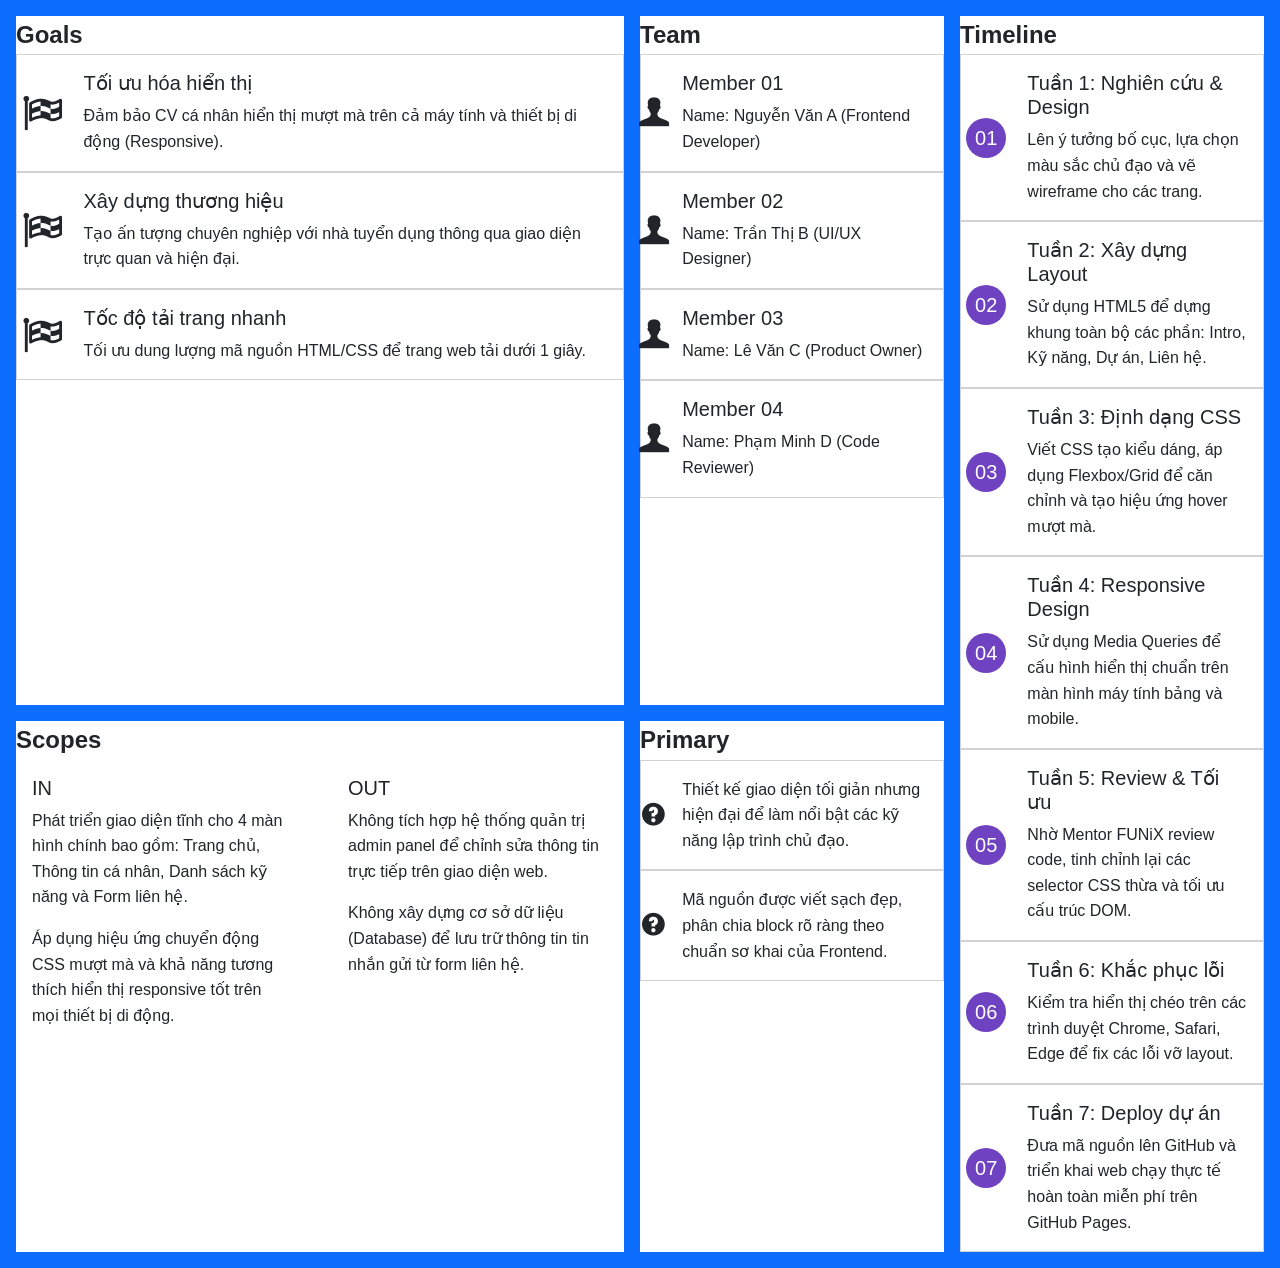
==== commit 5b11002b: "Fix HTML syntax error in digital-cv.html" ====
--- a/digital-cv.html
+++ b/digital-cv.html
@@ -4,7 +4,6 @@
     <meta charset="UTF-8" />
     <meta name="viewport" content="width=device-width, initial-scale=1.0" />
     <!-- Bootstrap CSS -->
-    <
     <link
       href="https://cdn.jsdelivr.net/npm/bootstrap@5.1.3/dist/css/bootstrap.min.css"
       rel="stylesheet"
